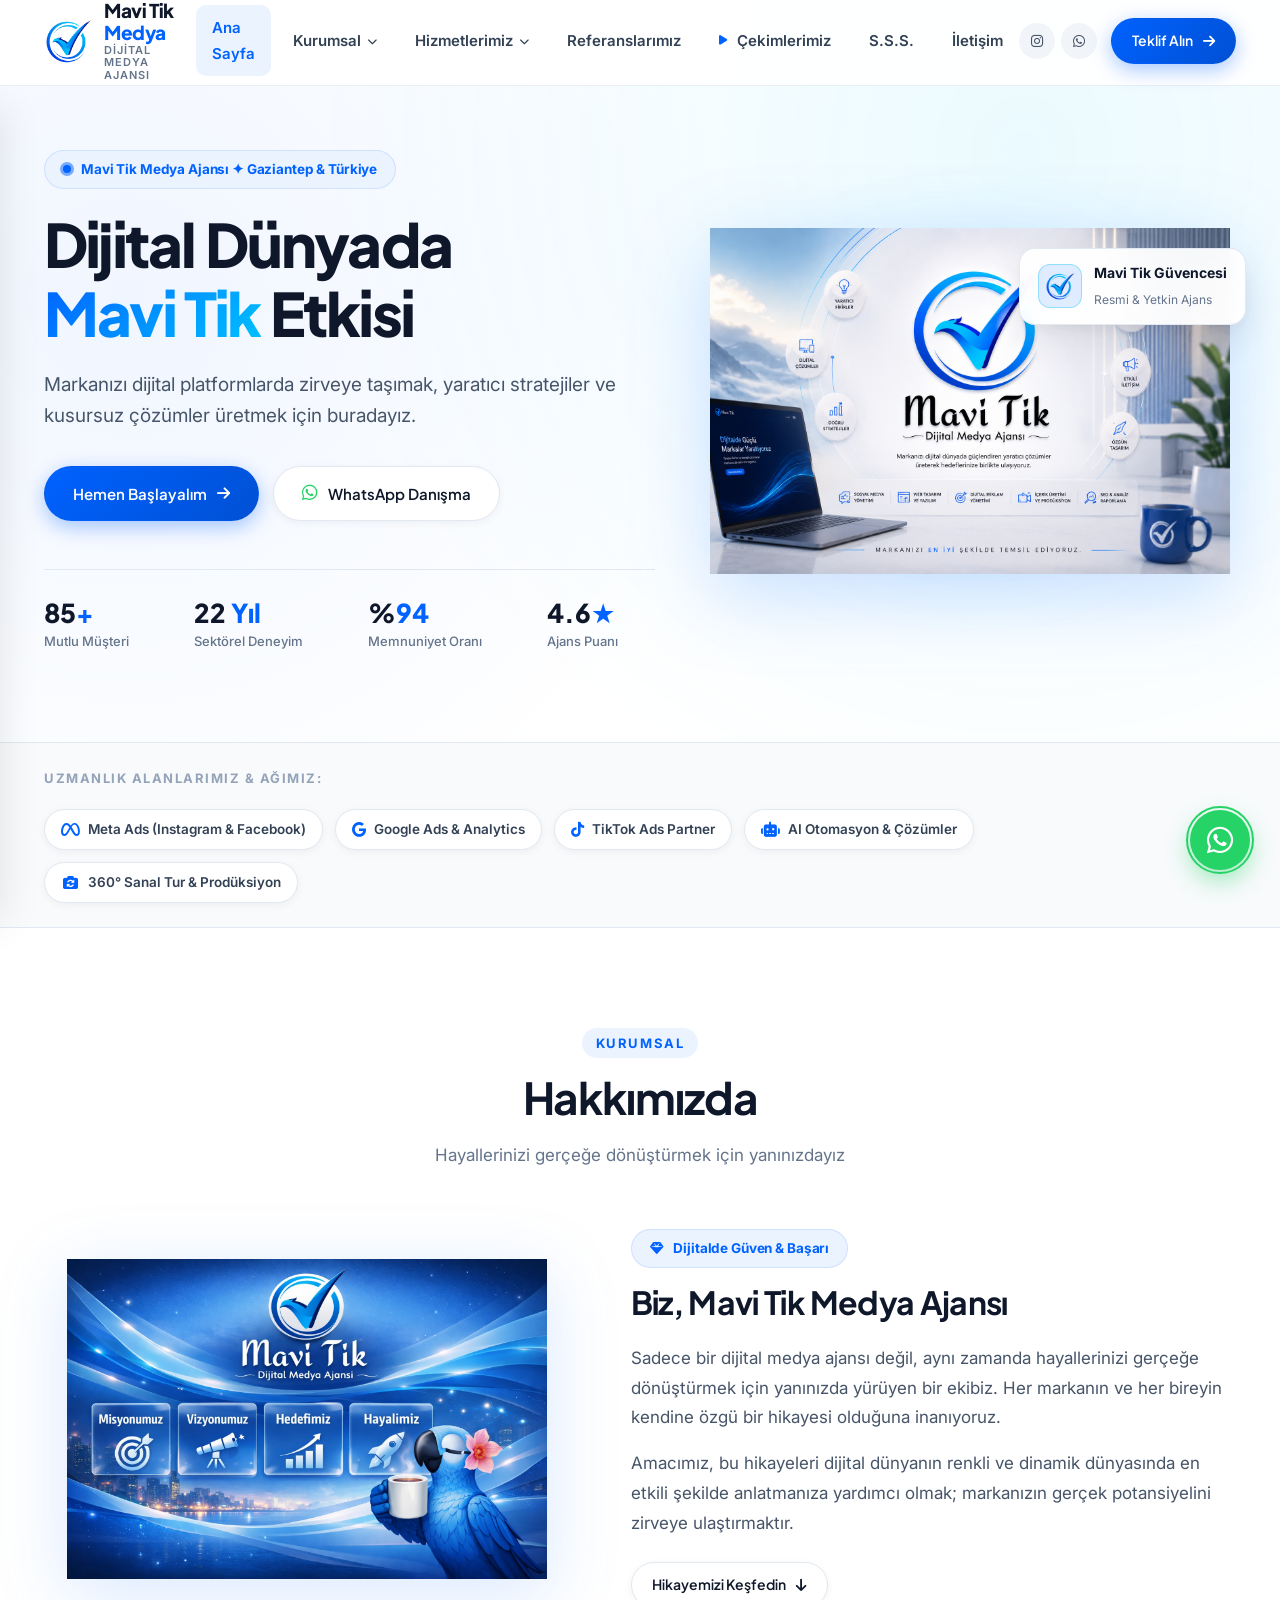
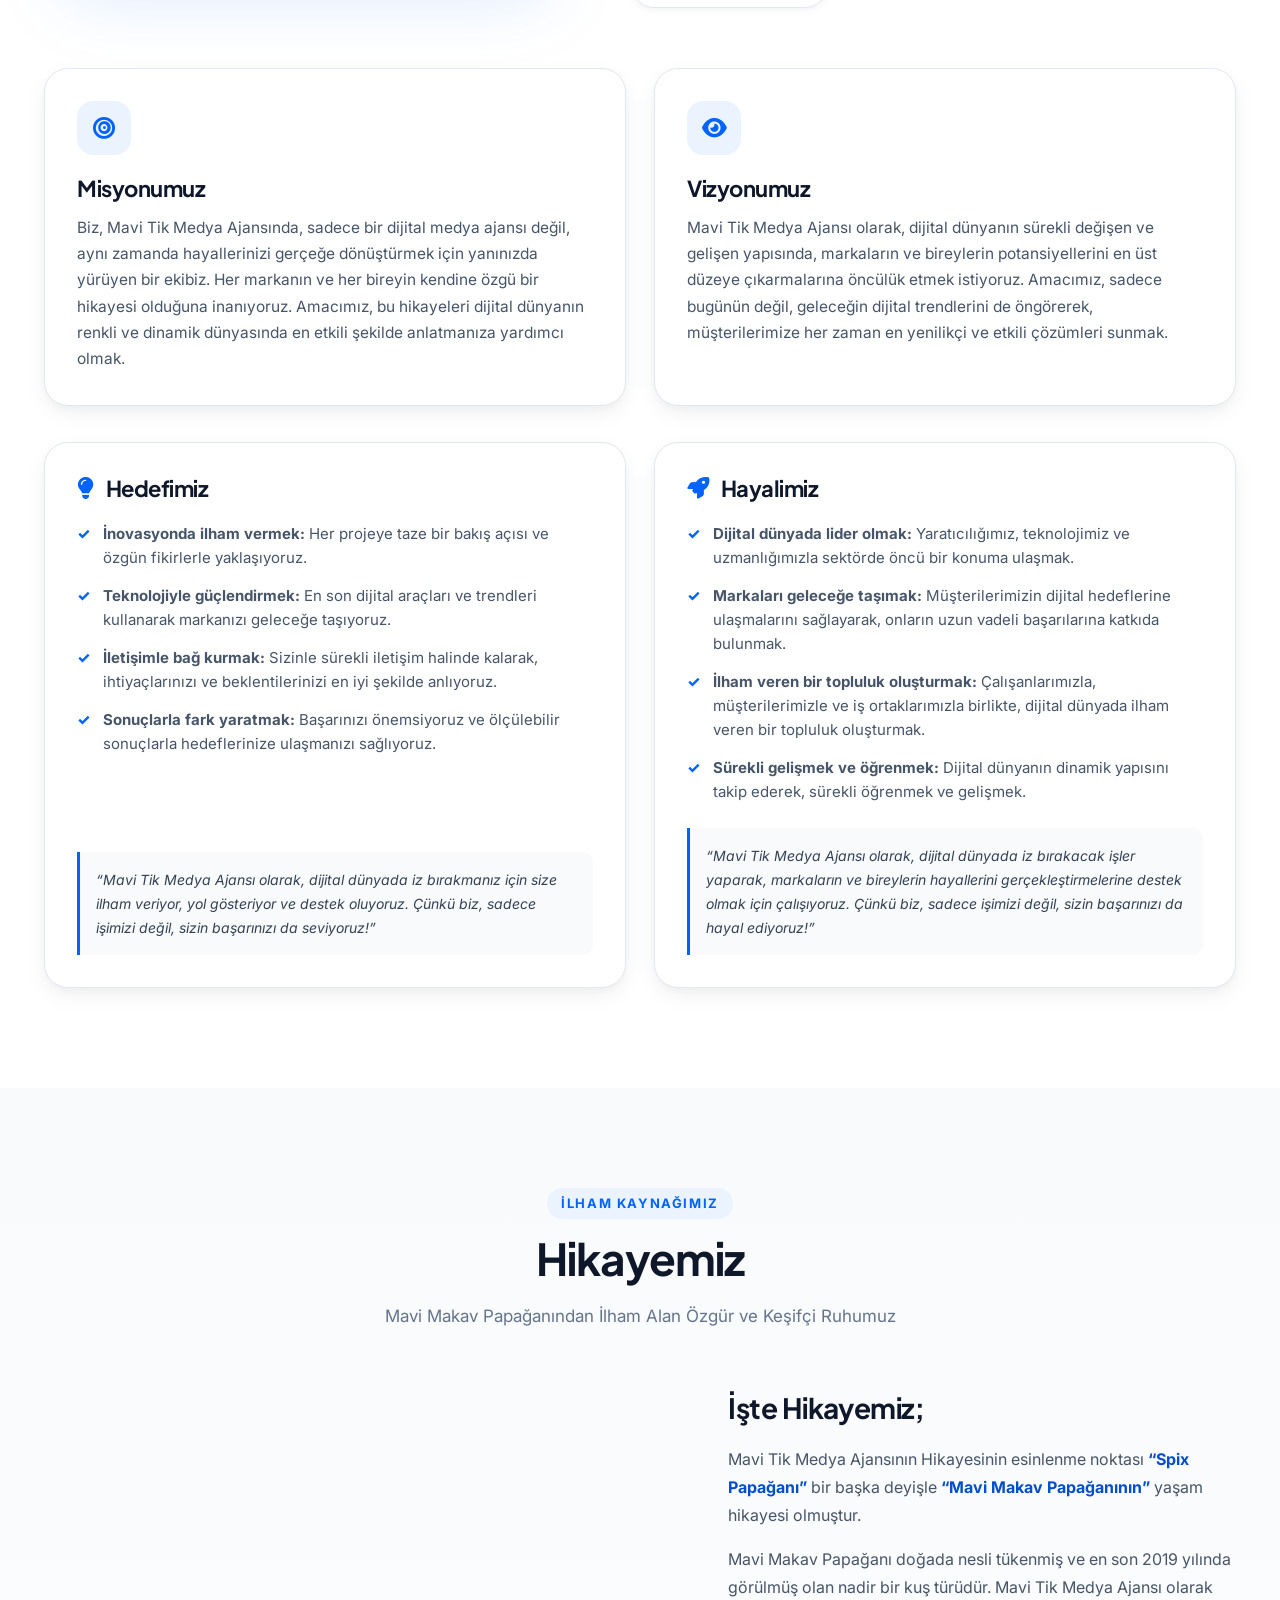
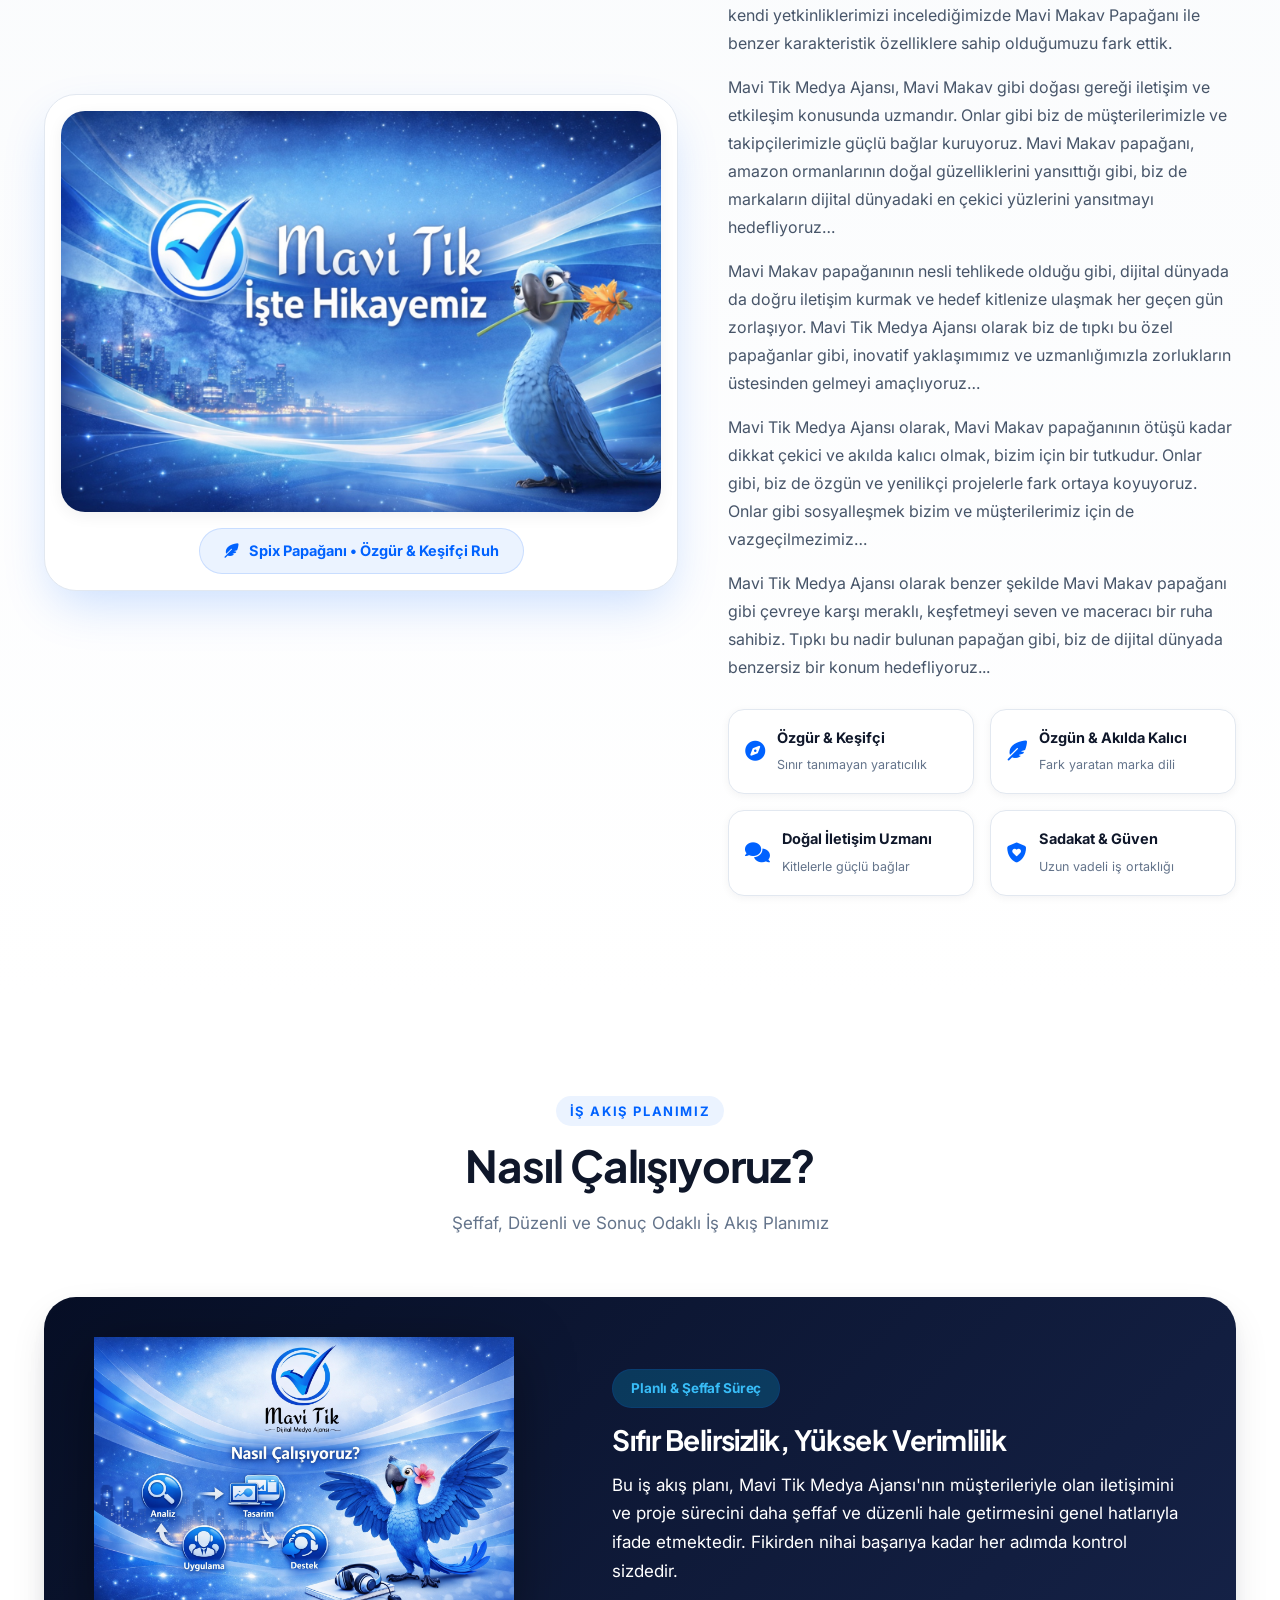
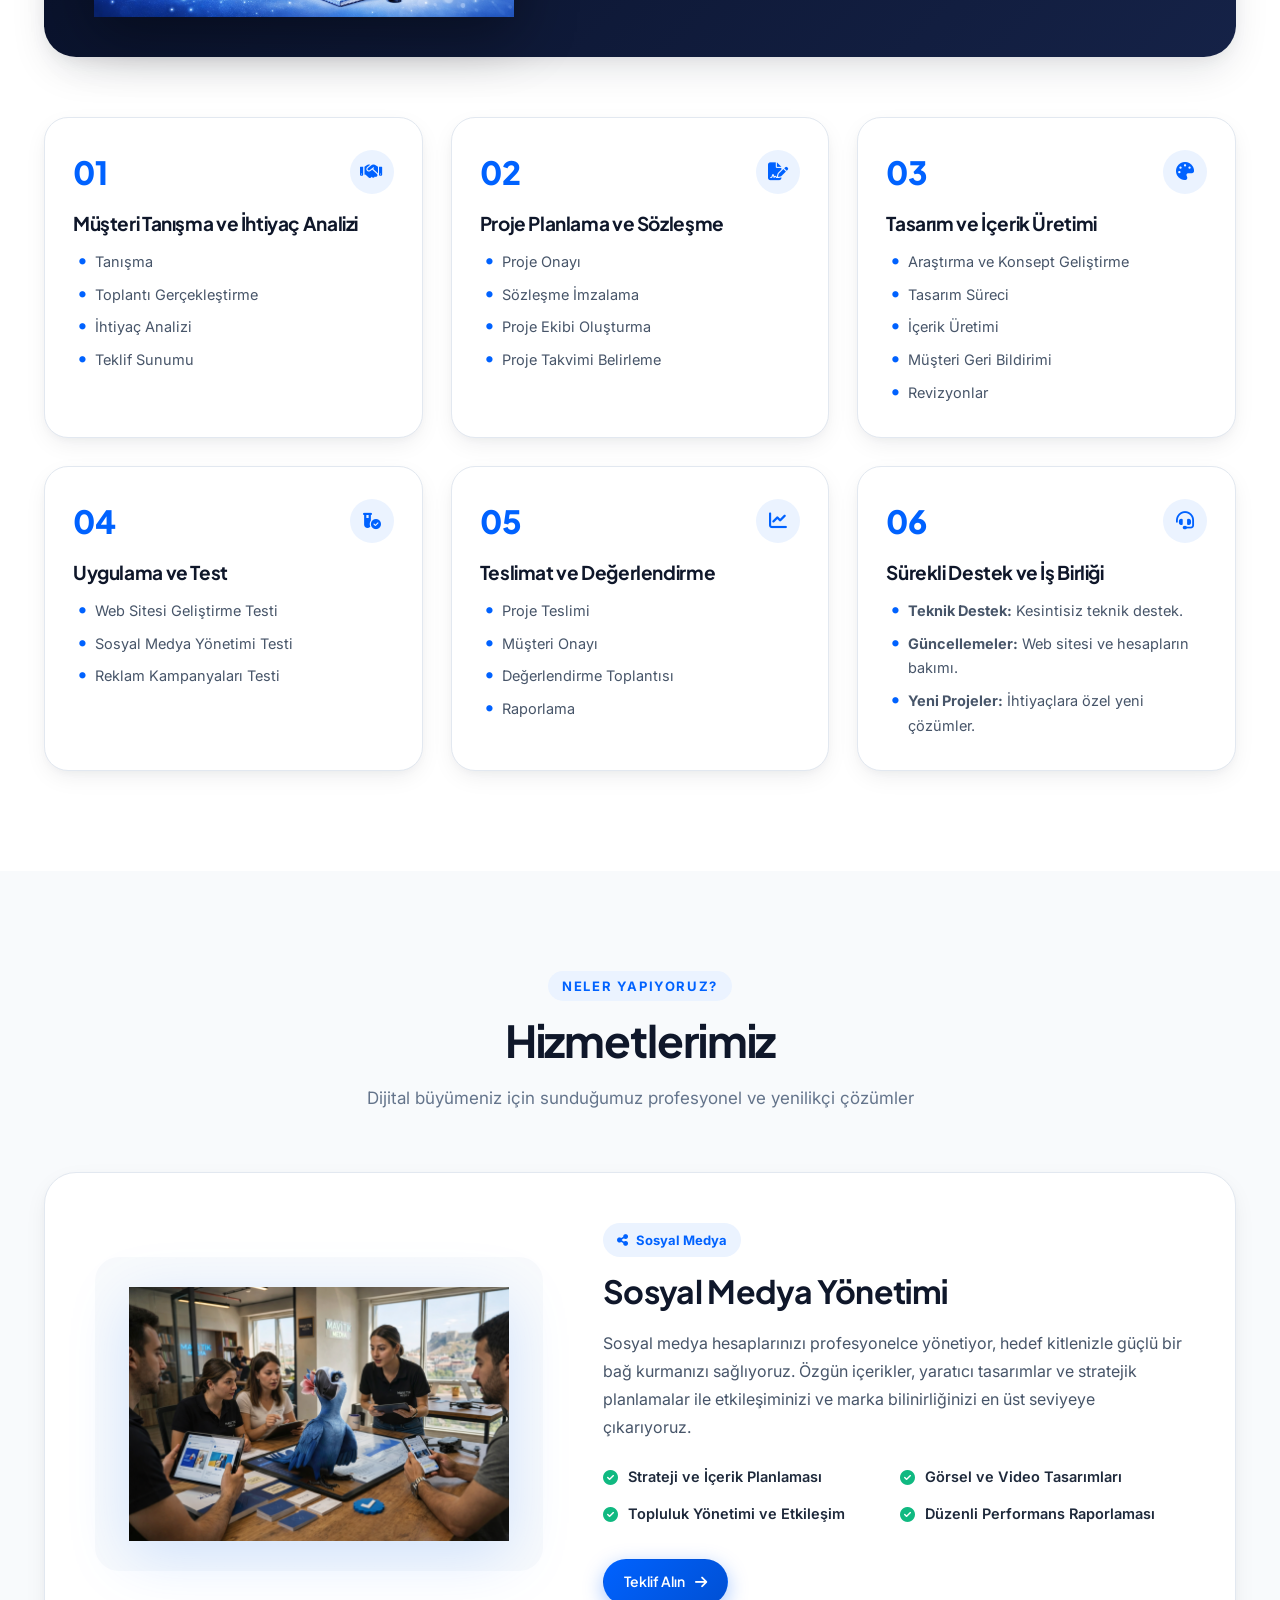
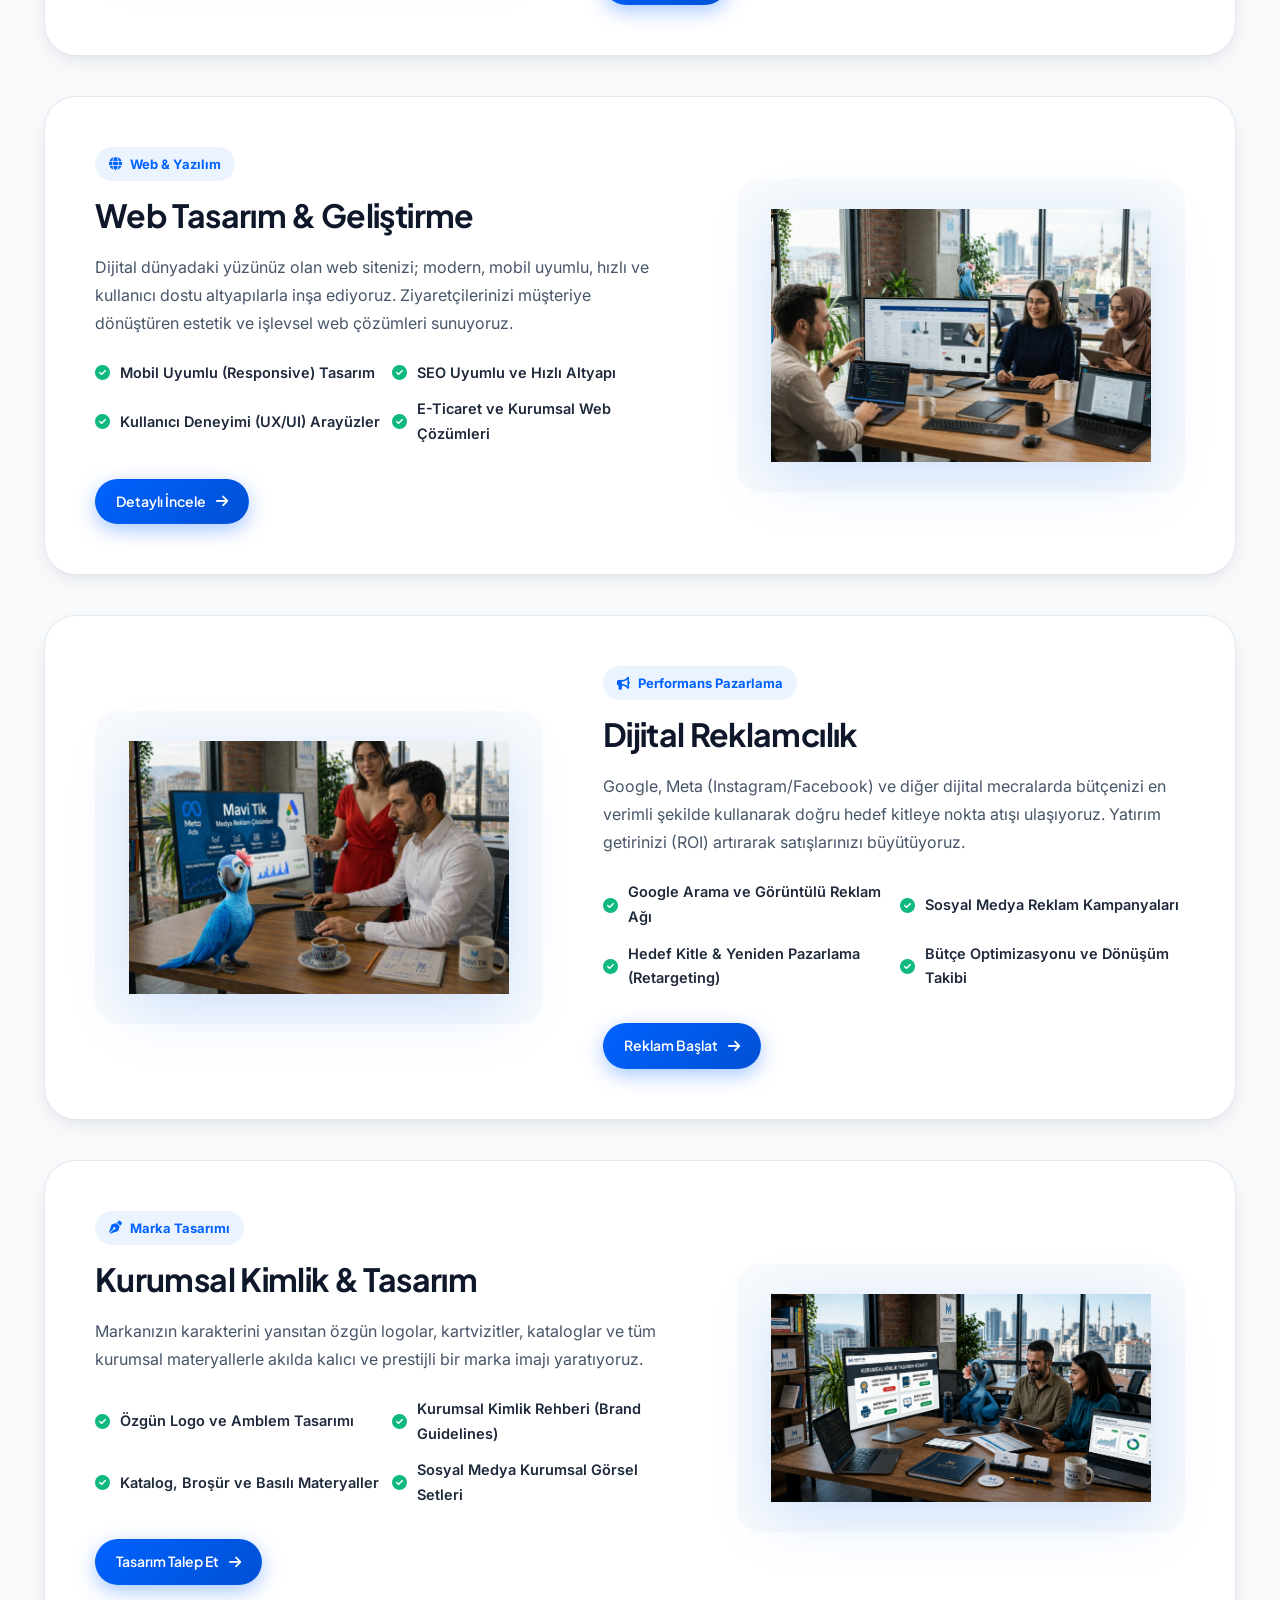
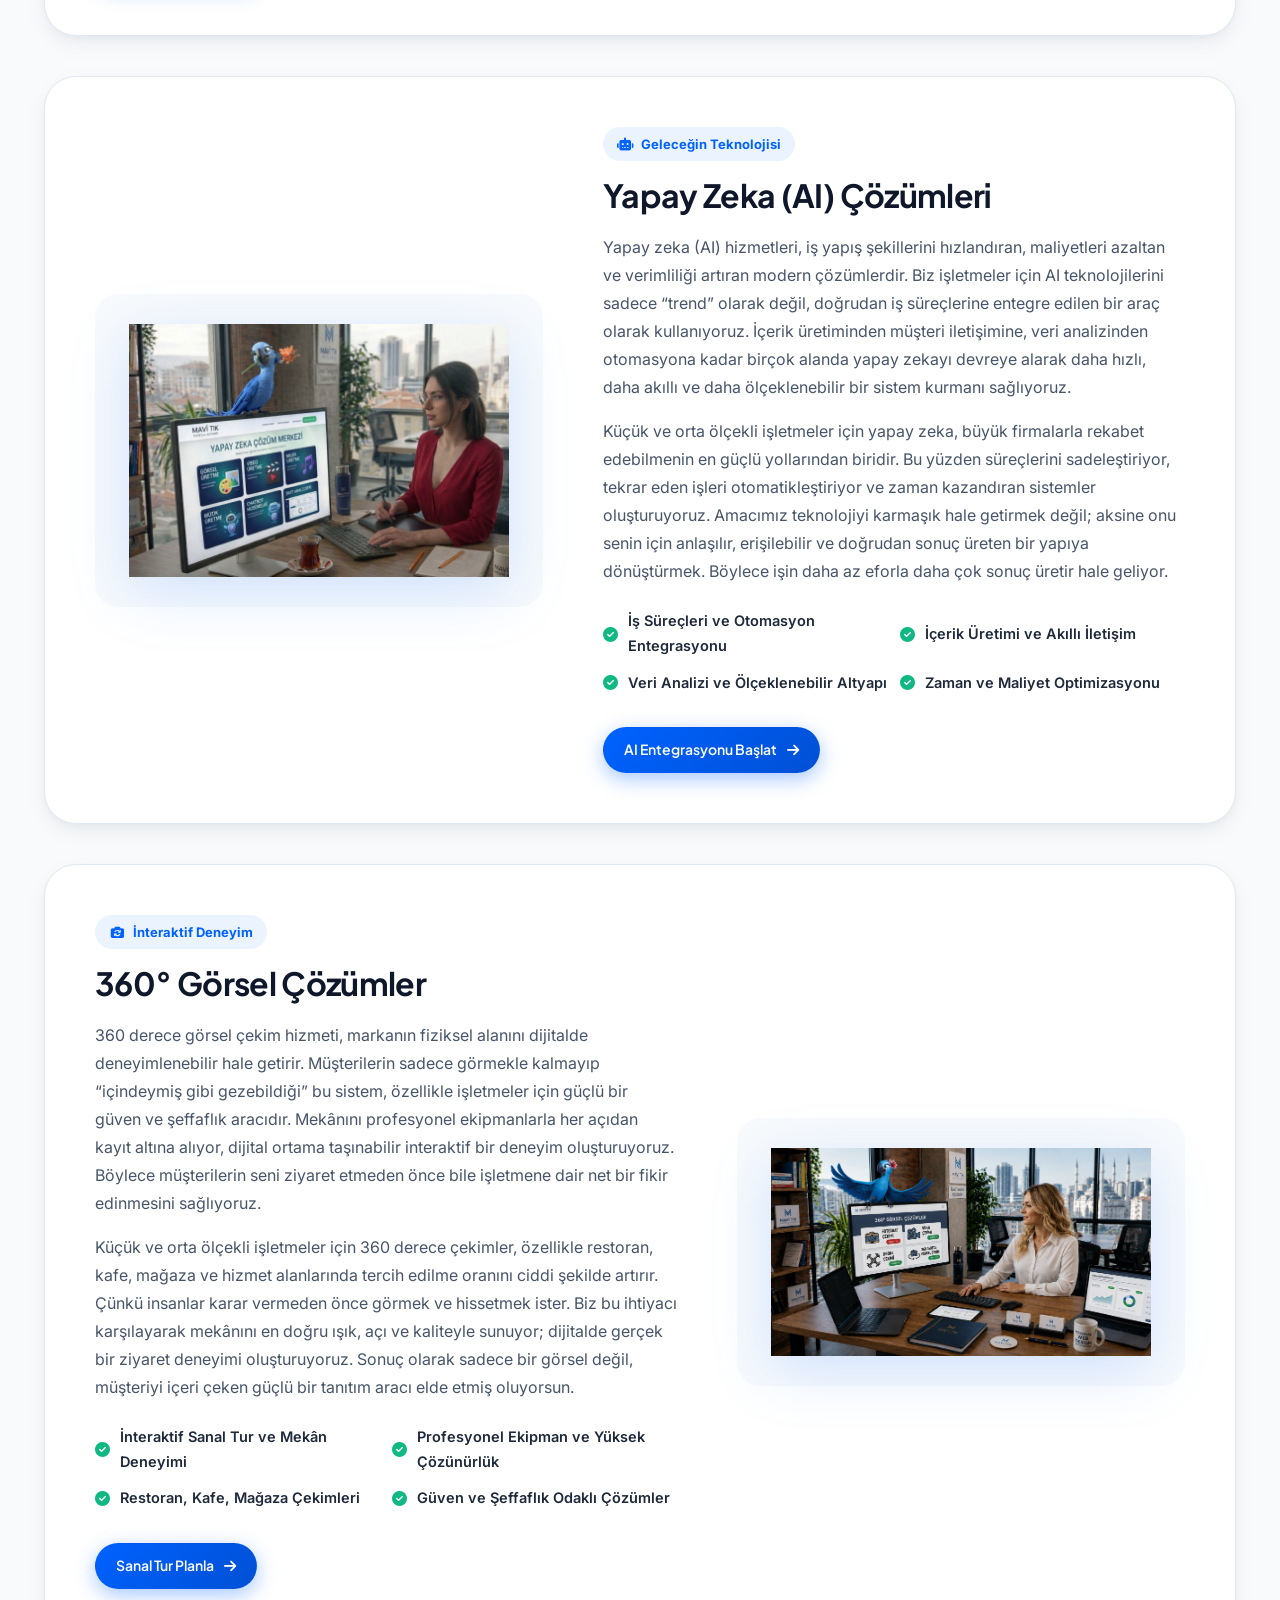
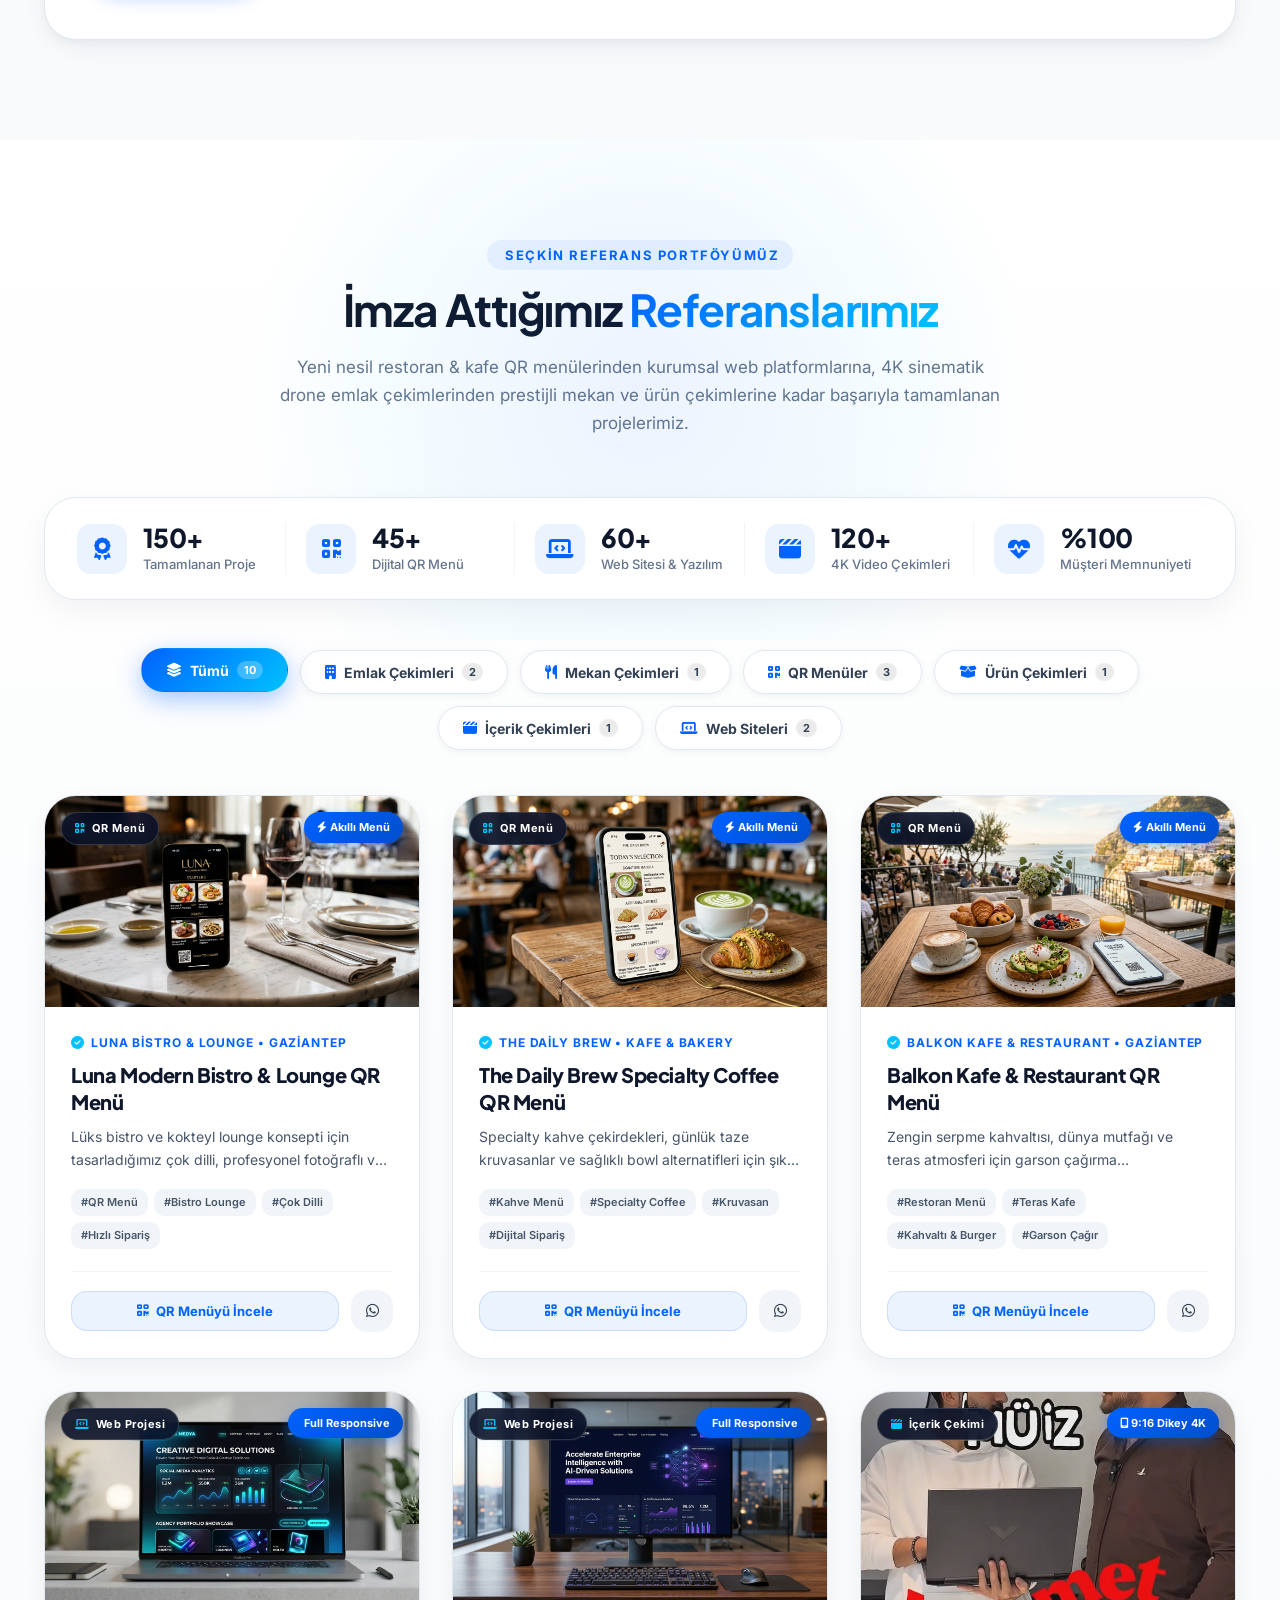
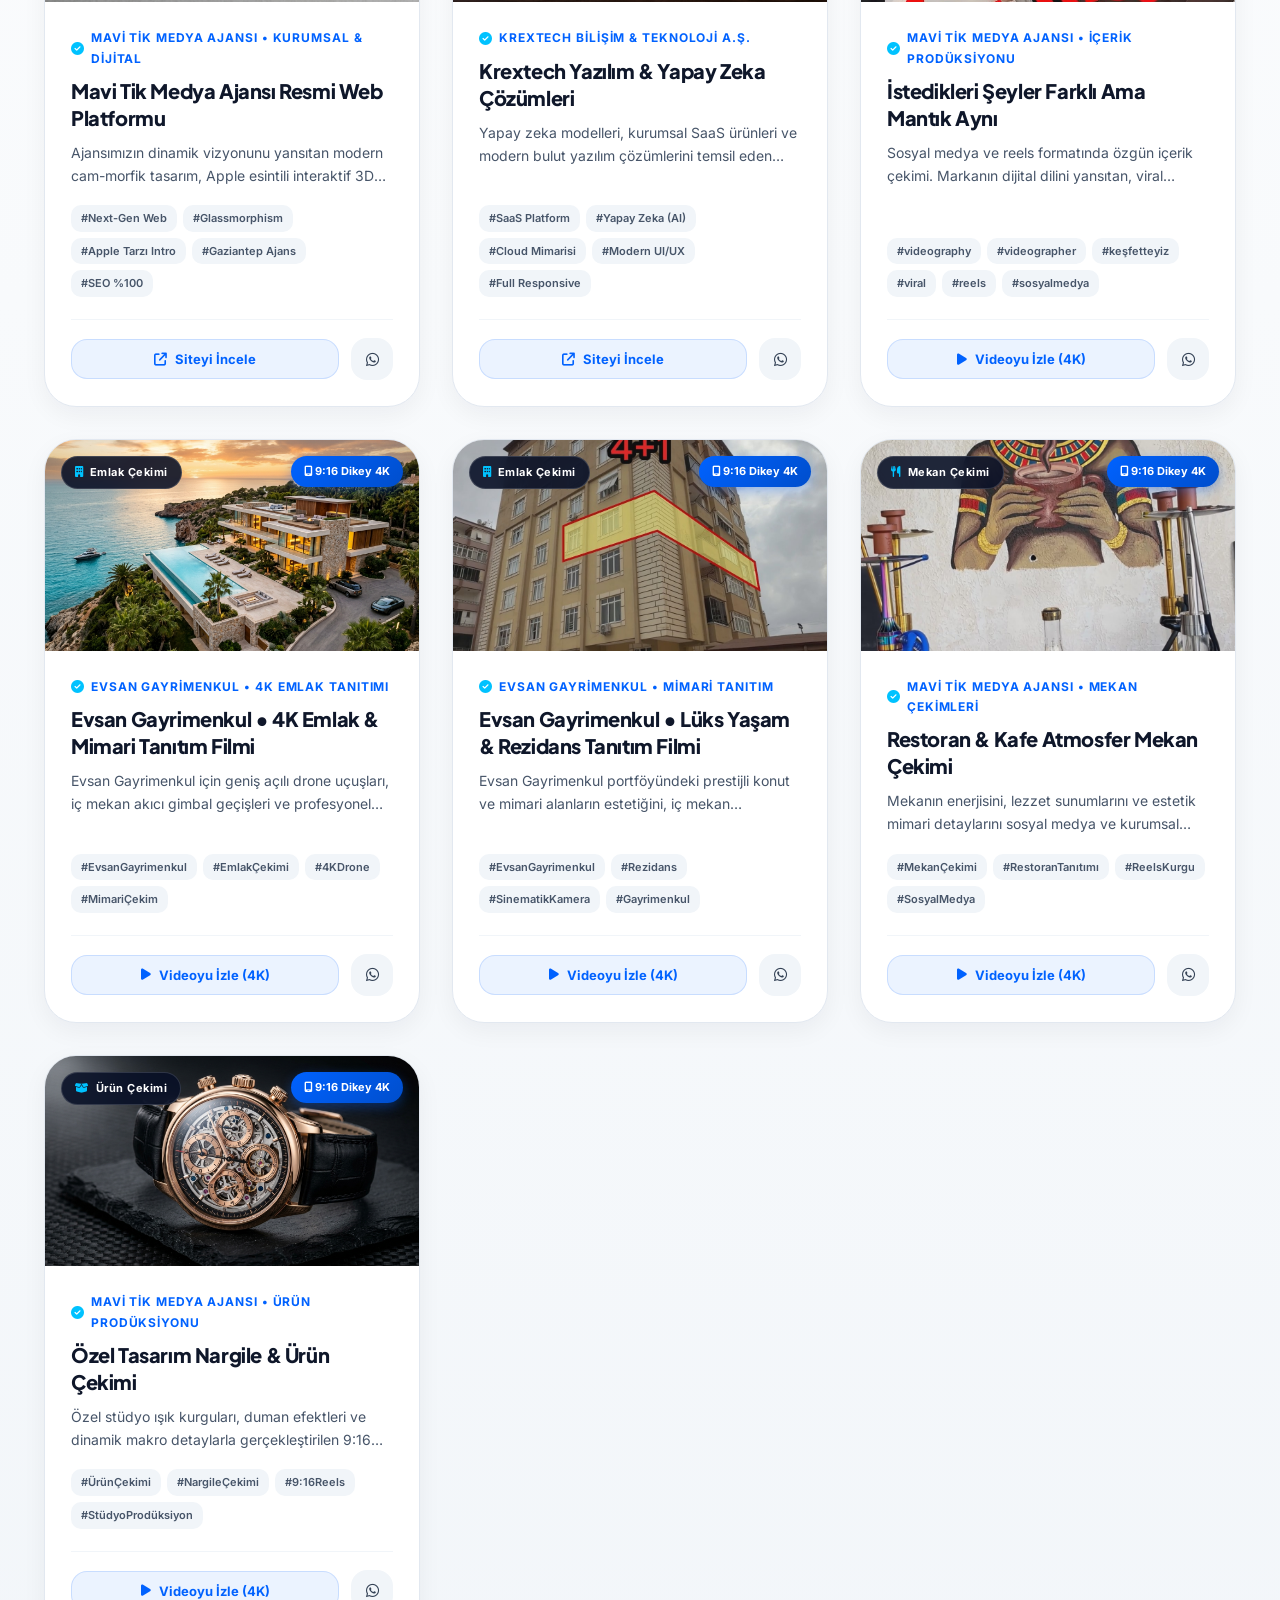
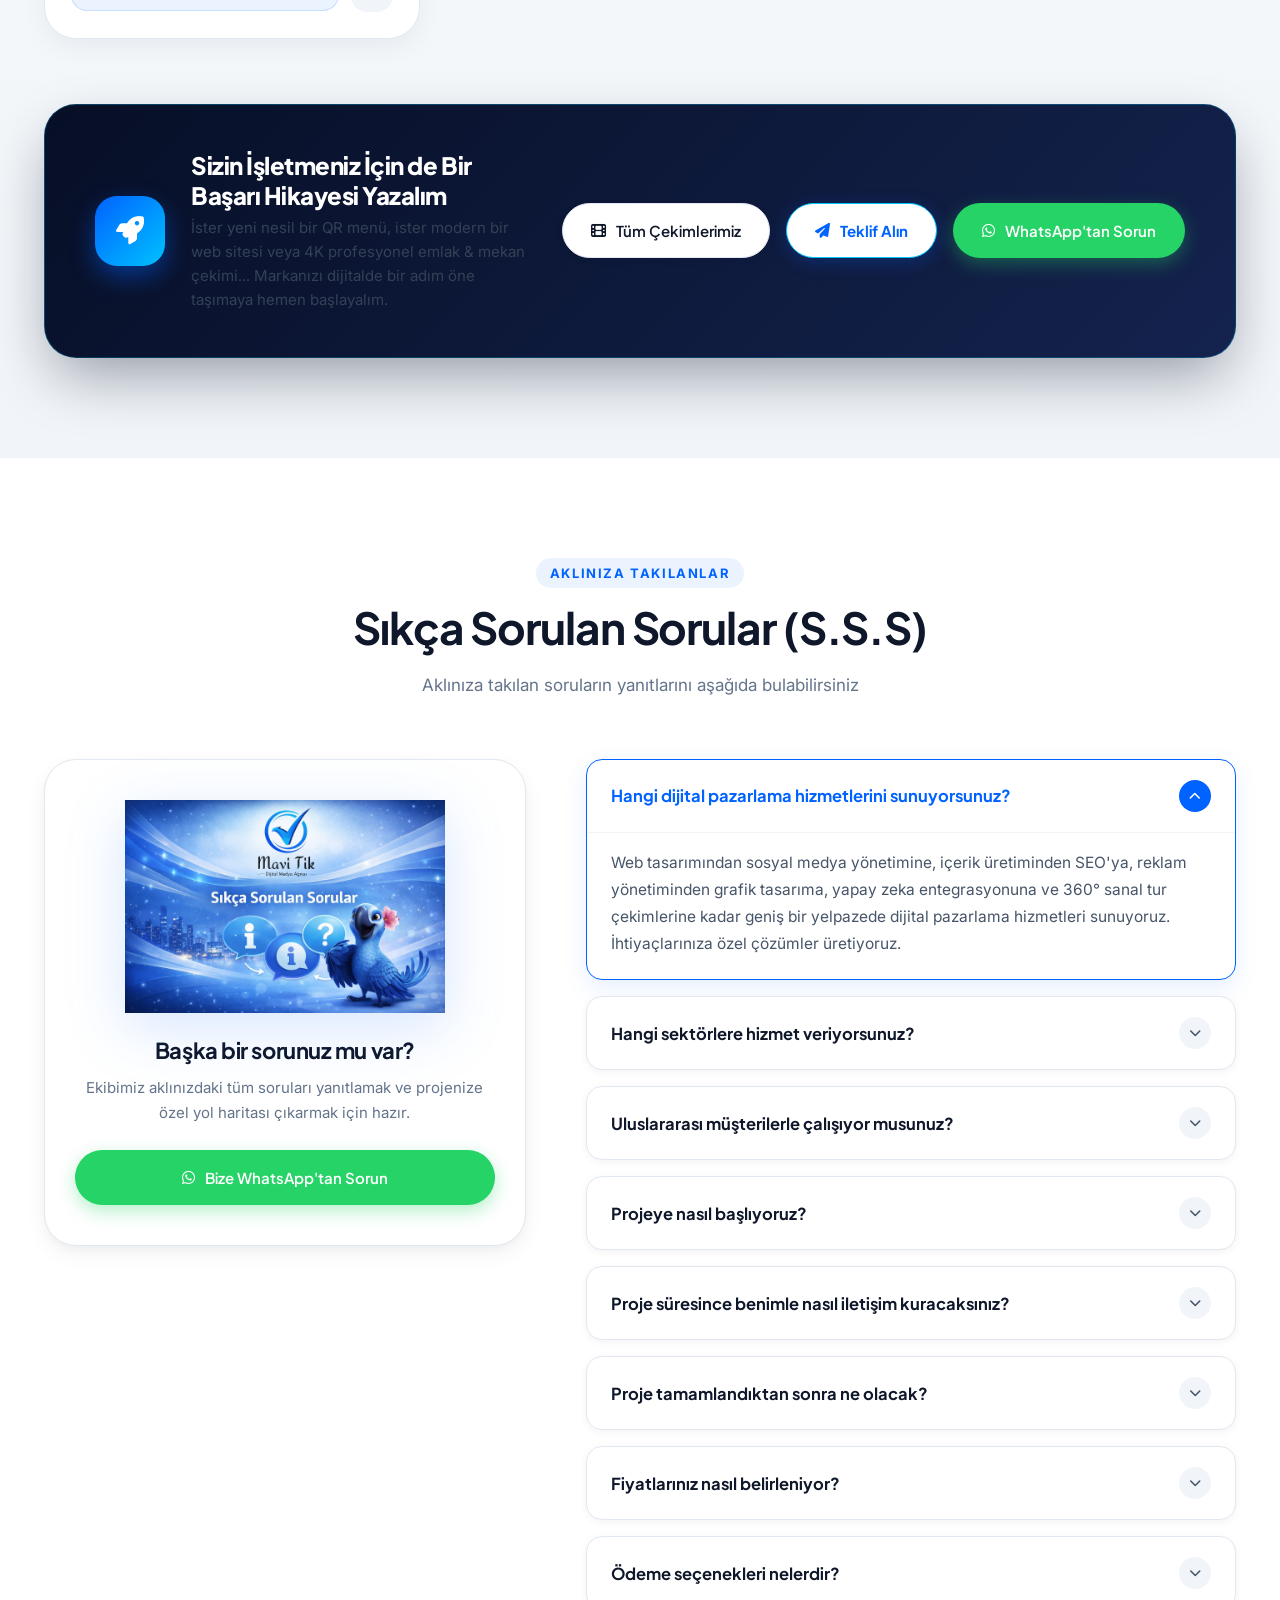
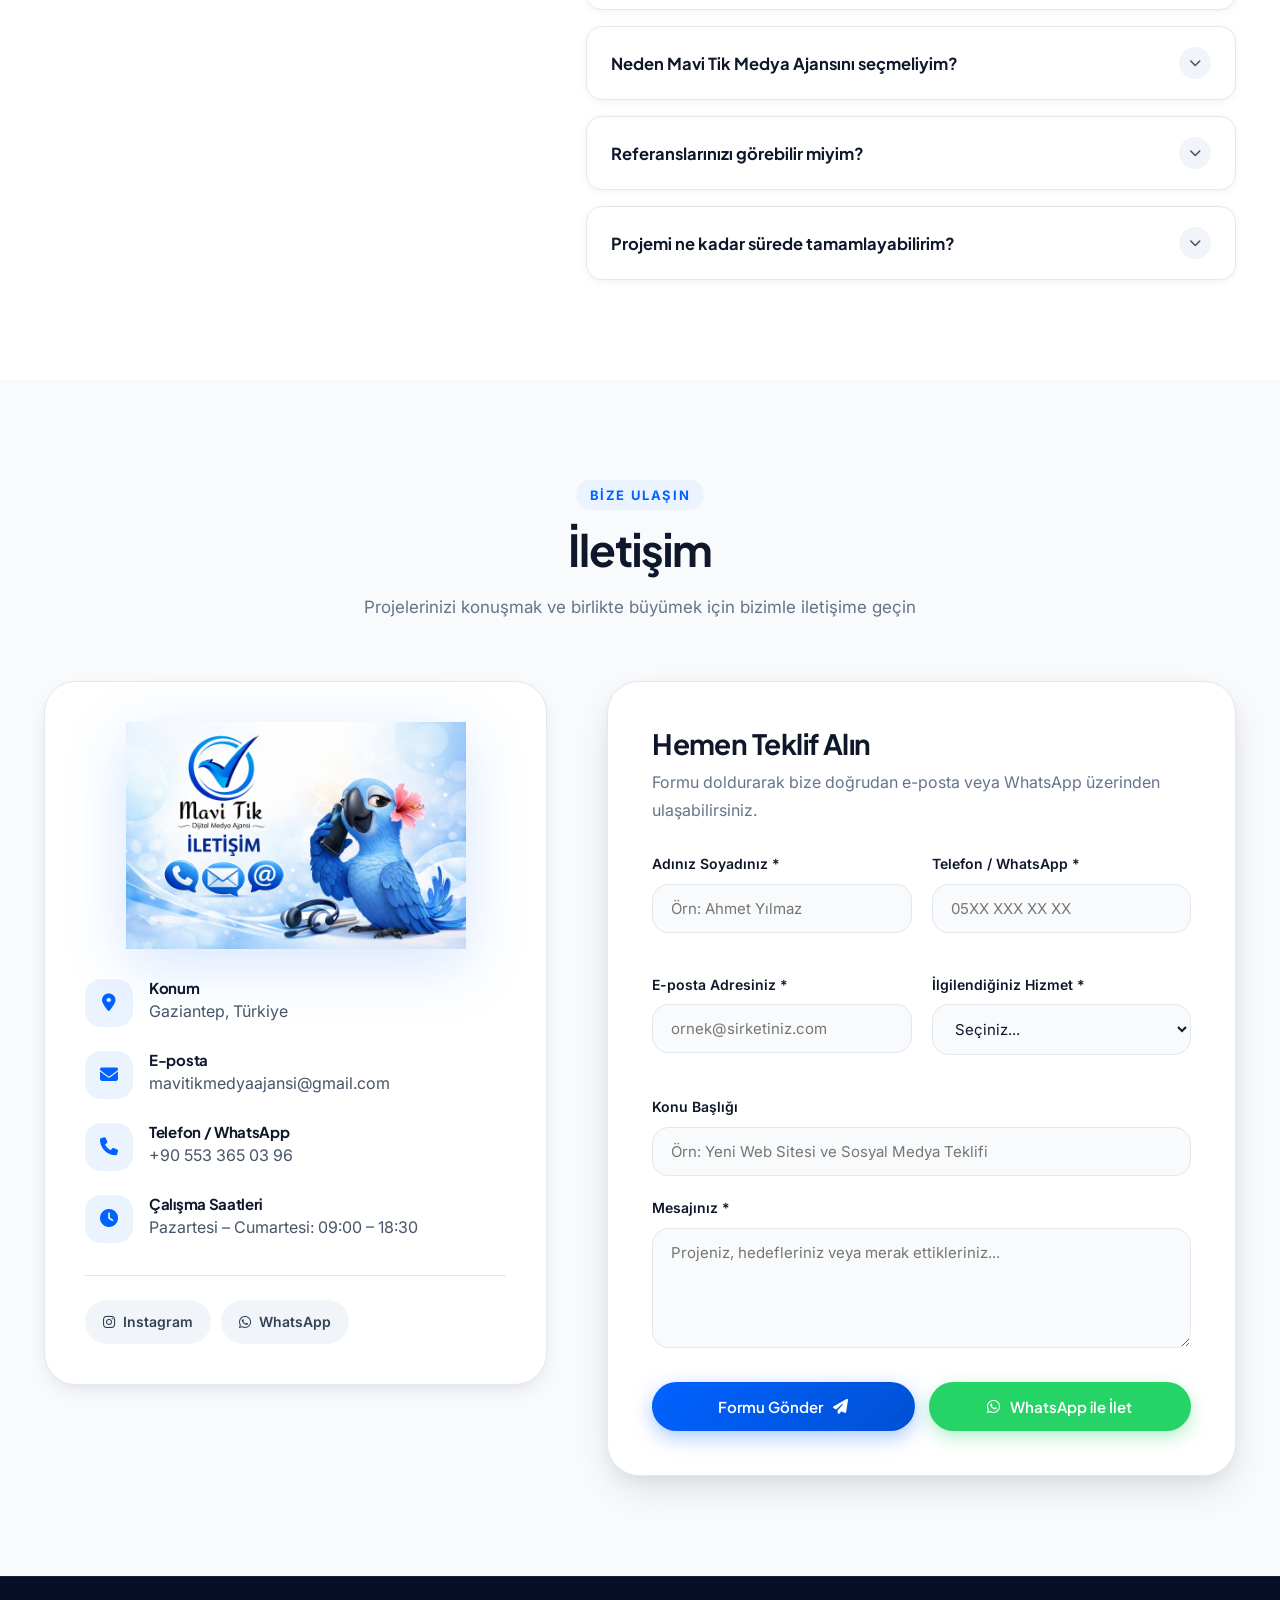
==== index.html @ 2006d2ad "ilk" ====
<!DOCTYPE html>
<html lang="tr">
<head>
    <meta charset="UTF-8">
    <meta name="viewport" content="width=device-width, initial-scale=1.0">
    <title>Mavi Tik Medya Ajansı | Dijital Medya & Büyüme Çözümleri</title>
    <meta name="description" content="Mavi Tik Medya Ajansı — Sosyal Medya Yönetimi, Web Tasarım & Geliştirme, Dijital Reklamcılık, Kurumsal Kimlik, Yapay Zeka (AI) Çözümleri ve 360° Görsel Hizmetler ile markanızı zirveye taşıyoruz.">
    <meta name="keywords" content="mavi tik medya, dijital medya ajansı, sosyal medya yönetimi, web tasarım, dijital reklamcılık, yapay zeka çözümleri, 360 sanal tur, kurumsal kimlik, gaziantep medya ajansı">
    <meta name="author" content="Mavi Tik Medya Ajansı">

    <!-- Open Graph / Meta -->
    <meta property="og:type" content="website">
    <meta property="og:title" content="Mavi Tik Medya Ajansı | Dijital Dünyada Mavi Tik Etkisi">
    <meta property="og:description" content="Markanızı dijital platformlarda zirveye taşımak, yaratıcı stratejiler ve kusursuz çözümler üretmek için buradayız.">
    <meta property="og:image" content="assets/images/ana.png">
    <meta property="og:url" content="https://mavitikmedya.com/">

    <!-- Favicon -->
    <link rel="icon" href="assets/images/logo.png" type="image/png">

    <!-- Google Fonts: Plus Jakarta Sans & Inter -->
    <link rel="preconnect" href="https://fonts.googleapis.com">
    <link rel="preconnect" href="https://fonts.gstatic.com" crossorigin>
    <link href="https://fonts.googleapis.com/css2?family=Plus+Jakarta+Sans:wght@400;500;600;700;800&family=Inter:wght@300;400;500;600;700&display=swap" rel="stylesheet">

    <!-- FontAwesome 6.4.0 -->
    <link rel="stylesheet" href="https://cdnjs.cloudflare.com/ajax/libs/font-awesome/6.4.0/css/all.min.css">

    <style>
        /* ================================================================
           DESIGN SYSTEM & VARIABLES
           ================================================================ */
        :root {
            --primary: #0062FF;
            --primary-dark: #004ecc;
            --primary-light: #EBF3FF;
            --primary-glow: rgba(0, 98, 255, 0.18);
            
            --secondary: #00C2FF;
            --secondary-glow: rgba(0, 194, 255, 0.25);
            --accent-emerald: #10B981;
            --accent-amber: #F59E0B;
            
            --dark: #070F26;
            --dark-surface: #0E1A3D;
            --dark-card: #14234E;
            
            --slate-900: #0F172A;
            --slate-800: #1E293B;
            --slate-700: #334155;
            --slate-600: #475569;
            --slate-500: #64748B;
            --slate-400: #94A3B8;
            --slate-200: #E2E8F0;
            --slate-100: #F1F5F9;
            --slate-50:  #F8FAFC;
            --white:     #FFFFFF;

            --font-display: 'Plus Jakarta Sans', -apple-system, BlinkMacSystemFont, sans-serif;
            --font-body:    'Inter', -apple-system, BlinkMacSystemFont, sans-serif;

            --shadow-sm: 0 2px 8px rgba(15, 23, 42, 0.05);
            --shadow-md: 0 8px 24px -4px rgba(15, 23, 42, 0.08), 0 3px 8px -2px rgba(15, 23, 42, 0.04);
            --shadow-lg: 0 16px 40px -6px rgba(15, 23, 42, 0.12), 0 6px 16px -3px rgba(15, 23, 42, 0.06);
            --shadow-hover: 0 24px 50px -8px rgba(0, 98, 255, 0.22);

            --radius-sm: 10px;
            --radius-md: 16px;
            --radius-lg: 24px;
            --radius-xl: 32px;
            --radius-full: 9999px;

            --transition: all 0.3s cubic-bezier(0.4, 0, 0.2, 1);
        }

        /* ================================================================
           BASE RESET
           ================================================================ */
        *, *::before, *::after {
            box-sizing: border-box;
            margin: 0;
            padding: 0;
        }

        html {
            scroll-behavior: smooth;
            scroll-padding-top: 86px;
            -webkit-text-size-adjust: 100%;
            overflow-x: hidden;
            width: 100%;
        }

        body {
            font-family: var(--font-body);
            background-color: var(--white);
            color: var(--slate-700);
            line-height: 1.7;
            font-size: 16px;
            overflow-x: hidden;
            -webkit-font-smoothing: antialiased;
        }

        h1, h2, h3, h4, h5, h6 {
            font-family: var(--font-display);
            color: var(--slate-900);
            font-weight: 700;
            line-height: 1.25;
            letter-spacing: -0.02em;
        }

        a {
            color: inherit;
            text-decoration: none;
            transition: var(--transition);
        }

        img {
            max-width: 100%;
            height: auto;
            display: block;
        }

        ul {
            list-style: none;
        }

        button, input, select, textarea {
            font-family: inherit;
            font-size: inherit;
        }

        .container {
            width: 100%;
            max-width: 1240px;
            margin: 0 auto;
            padding: 0 24px;
        }

        /* ================================================================
           UTILITY & DECORATIVE CLASSES
           ================================================================ */
        .text-gradient {
            background: linear-gradient(135deg, var(--primary) 0%, var(--secondary) 100%);
            -webkit-background-clip: text;
            -webkit-text-fill-color: transparent;
        }

        .badge-pill {
            display: inline-flex;
            align-items: center;
            gap: 10px;
            padding: 7px 18px;
            background: var(--primary-light);
            color: var(--primary);
            border-radius: var(--radius-full);
            font-size: 13.5px;
            font-weight: 700;
            letter-spacing: -0.01em;
            border: 1px solid rgba(0, 98, 255, 0.12);
        }

        .badge-pill .pulse-dot {
            width: 8px;
            height: 8px;
            border-radius: 50%;
            background: var(--primary);
            position: relative;
        }

        .badge-pill .pulse-dot::after {
            content: '';
            position: absolute;
            inset: -3px;
            border-radius: 50%;
            background: var(--primary);
            opacity: 0.5;
            animation: pulseDot 1.8s infinite;
        }

        @keyframes pulseDot {
            0% { transform: scale(1); opacity: 0.6; }
            50% { transform: scale(2.2); opacity: 0; }
            100% { transform: scale(1); opacity: 0; }
        }

        /* Buttons */
        .btn {
            display: inline-flex;
            align-items: center;
            justify-content: center;
            gap: 10px;
            padding: 14px 28px;
            border-radius: var(--radius-full);
            font-family: var(--font-display);
            font-size: 15px;
            font-weight: 600;
            cursor: pointer;
            border: 1px solid transparent;
            transition: var(--transition);
            white-space: nowrap;
        }

        .btn-primary {
            background: linear-gradient(135deg, var(--primary) 0%, #0050d4 100%);
            color: var(--white);
            box-shadow: 0 6px 20px rgba(0, 98, 255, 0.35);
        }

        .btn-primary:hover {
            transform: translateY(-2px);
            box-shadow: 0 10px 28px rgba(0, 98, 255, 0.45);
            color: var(--white);
        }

        .btn-outline {
            background: var(--white);
            color: var(--slate-900);
            border-color: var(--slate-200);
            box-shadow: var(--shadow-sm);
        }

        .btn-outline:hover {
            border-color: var(--primary);
            color: var(--primary);
            background: var(--primary-light);
            transform: translateY(-2px);
        }

        .btn-secondary {
            background: var(--slate-100);
            color: var(--slate-800);
            border-color: var(--slate-200);
            box-shadow: var(--shadow-sm);
        }

        .btn-secondary:hover {
            background: var(--slate-200);
            color: var(--slate-900);
            border-color: var(--slate-300);
            transform: translateY(-2px);
        }

        .btn-whatsapp {
            background: #25D366;
            color: var(--white);
            box-shadow: 0 6px 18px rgba(37, 211, 102, 0.35);
        }

        .btn-whatsapp:hover {
            background: #1eb855;
            transform: translateY(-2px);
            box-shadow: 0 10px 24px rgba(37, 211, 102, 0.45);
            color: var(--white);
        }

        .btn-sm {
            padding: 10px 20px;
            font-size: 14px;
        }

        /* Section Commons */
        .section {
            padding: 100px 0;
            position: relative;
        }

        .section-header {
            text-align: center;
            max-width: 720px;
            margin: 0 auto 60px;
        }

        .section-tag {
            display: inline-block;
            font-size: 13px;
            font-weight: 700;
            text-transform: uppercase;
            letter-spacing: 1.6px;
            color: var(--primary);
            margin-bottom: 12px;
            background: var(--primary-light);
            padding: 4px 14px;
            border-radius: var(--radius-full);
        }

        .section-title {
            font-size: clamp(30px, 4vw, 44px);
            margin-bottom: 16px;
            letter-spacing: -0.025em;
        }

        .section-desc {
            font-size: 17px;
            color: var(--slate-500);
            line-height: 1.65;
        }

        .bg-light {
            background-color: var(--slate-50);
        }

        .bg-dark {
            background-color: var(--dark);
            color: var(--slate-400);
        }

        .bg-dark h1, .bg-dark h2, .bg-dark h3, .bg-dark h4 {
            color: var(--white);
        }

        /* Ambient floating micro-animation for 3D art */
        @keyframes gentleFloat {
            0% { transform: translateY(0px) rotate(0deg); }
            50% { transform: translateY(-10px) rotate(0.5deg); }
            100% { transform: translateY(0px) rotate(0deg); }
        }

        .float-animate {
            animation: gentleFloat 6s ease-in-out infinite;
        }

        /* ================================================================
           HEADER / NAVBAR
           ================================================================ */
        .navbar {
            position: fixed;
            top: 0;
            left: 0;
            width: 100%;
            height: 86px;
            background: rgba(255, 255, 255, 0.92);
            backdrop-filter: blur(14px);
            -webkit-backdrop-filter: blur(14px);
            z-index: 1000;
            border-bottom: 1px solid rgba(226, 232, 240, 0.7);
            transition: var(--transition);
        }

        .navbar.scrolled {
            height: 74px;
            background: rgba(255, 255, 255, 0.98);
            box-shadow: 0 10px 30px rgba(15, 23, 42, 0.08);
        }

        .nav-inner {
            display: flex;
            align-items: center;
            justify-content: space-between;
            height: 100%;
        }

        /* Brand Logo */
        .nav-brand {
            display: flex;
            align-items: center;
            gap: 12px;
            text-decoration: none;
        }

        .nav-brand-logo {
            height: 48px;
            width: auto;
            object-fit: contain;
            transition: var(--transition);
        }

        .navbar.scrolled .nav-brand-logo {
            height: 42px;
        }

        .nav-brand-text {
            display: flex;
            flex-direction: column;
            line-height: 1.15;
        }

        .nav-brand-title {
            font-family: var(--font-display);
            font-size: 19px;
            font-weight: 800;
            color: var(--slate-900);
            letter-spacing: -0.02em;
        }

        .nav-brand-title span {
            color: var(--primary);
        }

        .nav-brand-sub {
            font-size: 11px;
            font-weight: 600;
            color: var(--slate-500);
            text-transform: uppercase;
            letter-spacing: 1px;
        }

        /* Desktop Nav Menu */
        .nav-menu {
            display: flex;
            align-items: center;
            gap: 6px;
        }

        .nav-item {
            position: relative;
        }

        .nav-link {
            display: inline-flex;
            align-items: center;
            gap: 6px;
            padding: 10px 16px;
            font-size: 15px;
            font-weight: 600;
            color: var(--slate-700);
            border-radius: var(--radius-sm);
            transition: var(--transition);
        }

        .nav-link:hover, .nav-link.active {
            color: var(--primary);
            background: var(--primary-light);
        }

        .nav-link i.fa-chevron-down {
            font-size: 10px;
            transition: transform 0.25s ease;
        }

        .nav-item:hover .nav-link i.fa-chevron-down {
            transform: rotate(180deg);
        }

        /* Dropdown Menus */
        .nav-dropdown {
            position: absolute;
            top: 100%;
            left: 0;
            min-width: 260px;
            background: var(--white);
            border-radius: var(--radius-md);
            box-shadow: var(--shadow-lg);
            border: 1px solid var(--slate-200);
            padding: 10px;
            opacity: 0;
            visibility: hidden;
            transform: translateY(12px);
            transition: all 0.25s cubic-bezier(0.16, 1, 0.3, 1);
            z-index: 100;
        }

        .nav-item:hover .nav-dropdown {
            opacity: 1;
            visibility: visible;
            transform: translateY(4px);
        }

        .dropdown-link {
            display: flex;
            align-items: center;
            gap: 12px;
            padding: 11px 14px;
            font-size: 14px;
            font-weight: 600;
            color: var(--slate-700);
            border-radius: var(--radius-sm);
            transition: var(--transition);
        }

        .dropdown-link i {
            font-size: 15px;
            width: 22px;
            color: var(--primary);
            transition: var(--transition);
        }

        .dropdown-link:hover {
            background: var(--primary-light);
            color: var(--primary);
            transform: translateX(4px);
        }

        /* Nav Actions */
        .nav-actions {
            display: flex;
            align-items: center;
            gap: 14px;
        }

        .nav-social-icons {
            display: flex;
            align-items: center;
            gap: 6px;
        }

        .nav-social-btn {
            width: 36px;
            height: 36px;
            border-radius: 50%;
            display: inline-flex;
            align-items: center;
            justify-content: center;
            color: var(--slate-600);
            background: var(--slate-100);
            font-size: 14px;
            transition: var(--transition);
        }

        .nav-social-btn:hover {
            background: var(--primary);
            color: var(--white);
            transform: translateY(-2px);
        }

        .nav-hamburger {
            display: none;
            flex-direction: column;
            gap: 5px;
            background: none;
            border: none;
            cursor: pointer;
            padding: 8px;
        }

        .nav-hamburger span {
            width: 24px;
            height: 2.5px;
            background: var(--slate-900);
            border-radius: 2px;
            transition: var(--transition);
        }

        .nav-hamburger.active span:nth-child(1) {
            transform: translateY(7.5px) rotate(45deg);
        }

        .nav-hamburger.active span:nth-child(2) {
            opacity: 0;
            transform: scaleX(0);
        }

        .nav-hamburger.active span:nth-child(3) {
            transform: translateY(-7.5px) rotate(-45deg);
        }

        /* Mobile Drawer */
        .mobile-drawer {
            position: fixed;
            top: 86px;
            left: 0;
            width: 100%;
            height: calc(100vh - 86px);
            background: var(--white);
            padding: 28px 24px;
            overflow-y: auto;
            transform: translateX(-100%);
            transition: transform 0.35s cubic-bezier(0.16, 1, 0.3, 1);
            z-index: 999;
            box-shadow: 0 20px 40px rgba(0,0,0,0.1);
        }

        .mobile-drawer.open {
            transform: translateX(0);
        }

        .mobile-nav-list {
            display: flex;
            flex-direction: column;
            gap: 8px;
        }

        .mobile-nav-item {
            border-bottom: 1px solid var(--slate-100);
            padding-bottom: 6px;
        }

        .mobile-nav-link {
            display: flex;
            align-items: center;
            justify-content: space-between;
            padding: 10px 0;
            font-size: 16px;
            font-weight: 700;
            color: var(--slate-900);
        }

        .mobile-sub-list {
            padding-left: 16px;
            display: flex;
            flex-direction: column;
            gap: 6px;
            margin: 6px 0 12px;
        }

        .mobile-sub-link {
            font-size: 14px;
            color: var(--slate-600);
            display: flex;
            align-items: center;
            gap: 10px;
            padding: 6px 0;
        }

        .mobile-sub-link i {
            color: var(--primary);
            width: 16px;
        }

        /* ================================================================
           HERO SECTION
           ================================================================ */
        .hero {
            padding: 150px 0 90px;
            background: radial-gradient(circle at 80% 20%, rgba(0, 194, 255, 0.08) 0%, rgba(255, 255, 255, 0) 60%),
                        radial-gradient(circle at 10% 40%, rgba(0, 98, 255, 0.06) 0%, rgba(255, 255, 255, 0) 50%);
            position: relative;
            overflow: hidden;
        }

        .hero-grid {
            display: grid;
            grid-template-columns: 1.15fr 1fr;
            align-items: center;
            gap: 50px;
        }

        .hero-title {
            font-size: clamp(38px, 5vw, 60px);
            font-weight: 800;
            line-height: 1.15;
            letter-spacing: -0.03em;
            margin: 20px 0 22px;
        }

        .hero-desc {
            font-size: 19px;
            color: var(--slate-600);
            line-height: 1.65;
            margin-bottom: 34px;
            max-width: 580px;
        }

        .hero-actions {
            display: flex;
            flex-wrap: wrap;
            gap: 14px;
            margin-bottom: 48px;
        }

        .hero-trust-bar {
            display: grid;
            grid-template-columns: repeat(4, auto);
            gap: 28px;
            padding-top: 30px;
            border-top: 1px solid var(--slate-200);
        }

        .trust-stat-num {
            font-family: var(--font-display);
            font-size: 26px;
            font-weight: 800;
            color: var(--slate-900);
            line-height: 1;
            margin-bottom: 4px;
        }

        .trust-stat-num span {
            color: var(--primary);
        }

        .trust-stat-label {
            font-size: 13px;
            color: var(--slate-500);
            font-weight: 500;
        }

        /* Hero Visual Showcase */
        .hero-visual-wrapper {
            position: relative;
            display: flex;
            justify-content: center;
            align-items: center;
        }

        .hero-visual-glow {
            position: absolute;
            width: 80%;
            height: 80%;
            background: radial-gradient(circle, rgba(0, 98, 255, 0.25) 0%, rgba(0, 194, 255, 0.1) 50%, transparent 70%);
            filter: blur(50px);
            z-index: 1;
        }

        .hero-main-img {
            position: relative;
            z-index: 2;
            width: 100%;
            max-width: 520px;
            height: auto;
            object-fit: contain;
            filter: drop-shadow(0 20px 40px rgba(0, 98, 255, 0.2));
        }

        /* Floating Badge Cards */
        .hero-float-card {
            position: absolute;
            background: rgba(255, 255, 255, 0.95);
            backdrop-filter: blur(12px);
            border: 1px solid rgba(226, 232, 240, 0.9);
            border-radius: var(--radius-md);
            padding: 12px 18px;
            display: flex;
            align-items: center;
            gap: 12px;
            box-shadow: var(--shadow-lg);
            z-index: 3;
            animation: gentleFloat 5s ease-in-out infinite;
        }

        .hero-float-card.top-right {
            top: 20px;
            right: -10px;
            animation-delay: 1s;
        }

        .hero-float-card.bottom-left {
            bottom: 25px;
            left: -15px;
            animation-delay: 2.5s;
        }

        .hfc-icon {
            width: 44px;
            height: 44px;
            border-radius: 12px;
            display: flex;
            align-items: center;
            justify-content: center;
            font-size: 18px;
            color: var(--white);
        }

        .hfc-icon.blue { background: linear-gradient(135deg, var(--primary), var(--secondary)); }
        .hfc-icon.green { background: linear-gradient(135deg, #10B981, #059669); }

        .hfc-text strong {
            display: block;
            font-size: 14px;
            color: var(--slate-900);
            font-weight: 700;
        }

        .hfc-text span {
            font-size: 12px;
            color: var(--slate-500);
        }

        /* ================================================================
           PARTNERS & PLATFORM MARQUEE
           ================================================================ */
        .partners-bar {
            padding: 24px 0;
            background: var(--slate-50);
            border-top: 1px solid var(--slate-200);
            border-bottom: 1px solid var(--slate-200);
        }

        .partners-wrapper {
            display: flex;
            align-items: center;
            justify-content: space-between;
            flex-wrap: wrap;
            gap: 20px;
        }

        .partners-title {
            font-size: 13px;
            font-weight: 700;
            text-transform: uppercase;
            letter-spacing: 1.5px;
            color: var(--slate-400);
        }

        .partner-pill-group {
            display: flex;
            flex-wrap: wrap;
            align-items: center;
            gap: 12px;
        }

        .partner-pill {
            display: inline-flex;
            align-items: center;
            gap: 8px;
            padding: 8px 16px;
            background: var(--white);
            border: 1px solid var(--slate-200);
            border-radius: var(--radius-full);
            font-size: 13.5px;
            font-weight: 600;
            color: var(--slate-700);
            box-shadow: var(--shadow-sm);
        }

        .partner-pill i {
            color: var(--primary);
            font-size: 15px;
        }

        /* ================================================================
           KURUMSAL 1: HAKKIMIZDA
           ================================================================ */
        .about-split {
            display: grid;
            grid-template-columns: 1fr 1.15fr;
            gap: 60px;
            align-items: center;
            margin-bottom: 60px;
        }

        .about-img-box {
            position: relative;
            display: flex;
            justify-content: center;
        }

        .about-main-img {
            max-width: 480px;
            width: 100%;
            height: auto;
            object-fit: contain;
            filter: drop-shadow(0 15px 35px rgba(0, 98, 255, 0.15));
        }

        .about-text h3 {
            font-size: 32px;
            margin-bottom: 20px;
            line-height: 1.3;
        }

        .about-text p {
            font-size: 17px;
            color: var(--slate-600);
            line-height: 1.75;
            margin-bottom: 16px;
        }

        /* Misyon & Vizyon Grid */
        .info-cards-grid {
            display: grid;
            grid-template-columns: 1fr 1fr;
            gap: 28px;
            margin-bottom: 36px;
        }

        .info-box-card {
            background: var(--white);
            border: 1px solid var(--slate-200);
            border-radius: var(--radius-lg);
            padding: 32px;
            box-shadow: var(--shadow-md);
            transition: var(--transition);
            position: relative;
            overflow: hidden;
        }

        .info-box-card::before {
            content: '';
            position: absolute;
            top: 0;
            left: 0;
            width: 100%;
            height: 4px;
            background: linear-gradient(90deg, var(--primary), var(--secondary));
            opacity: 0;
            transition: var(--transition);
        }

        .info-box-card:hover {
            transform: translateY(-5px);
            box-shadow: var(--shadow-hover);
        }

        .info-box-card:hover::before {
            opacity: 1;
        }

        .info-card-icon {
            width: 54px;
            height: 54px;
            border-radius: var(--radius-md);
            background: var(--primary-light);
            color: var(--primary);
            display: flex;
            align-items: center;
            justify-content: center;
            font-size: 22px;
            margin-bottom: 20px;
        }

        .info-box-card h3 {
            font-size: 22px;
            margin-bottom: 12px;
        }

        .info-box-card p {
            font-size: 15.5px;
            color: var(--slate-600);
            line-height: 1.7;
        }

        /* Hedefimiz & Hayalimiz */
        .goal-cards-grid {
            display: grid;
            grid-template-columns: 1fr 1fr;
            gap: 28px;
        }

        .goal-card {
            background: var(--white);
            border: 1px solid var(--slate-200);
            border-radius: var(--radius-lg);
            padding: 32px;
            box-shadow: var(--shadow-md);
            display: flex;
            flex-direction: column;
            justify-content: space-between;
        }

        .goal-card h3 {
            display: flex;
            align-items: center;
            gap: 12px;
            font-size: 22px;
            margin-bottom: 20px;
            color: var(--slate-900);
        }

        .goal-card h3 i {
            color: var(--primary);
        }

        .goal-list {
            margin-bottom: 24px;
        }

        .goal-list li {
            position: relative;
            padding-left: 26px;
            font-size: 15px;
            color: var(--slate-600);
            margin-bottom: 14px;
            line-height: 1.6;
        }

        .goal-list li::before {
            content: '✓';
            position: absolute;
            left: 0;
            top: 0;
            color: var(--primary);
            font-weight: 800;
        }

        .goal-footer-quote {
            padding: 16px;
            background: var(--slate-50);
            border-left: 3px solid var(--primary);
            border-radius: 0 var(--radius-sm) var(--radius-sm) 0;
            font-size: 14px;
            font-style: italic;
            color: var(--slate-700);
            margin-top: auto;
        }

        /* ================================================================
           KURUMSAL 2: HİKAYEMİZ (MAVİ MAKAV PAPAĞANI)
           ================================================================ */
        .story-section {
            background: linear-gradient(180deg, #F8FAFC 0%, #FFFFFF 100%);
        }

        .story-wrapper {
            display: grid;
            grid-template-columns: 1.25fr 1fr;
            gap: 50px;
            align-items: center;
        }

        .story-img-card {
            position: relative;
            background: var(--white);
            border-radius: var(--radius-xl);
            padding: 16px;
            border: 1px solid var(--slate-200);
            box-shadow: 0 20px 50px -10px rgba(0, 98, 255, 0.22);
            text-align: center;
            transition: var(--transition);
        }

        .story-img-card:hover {
            box-shadow: 0 25px 60px -10px rgba(0, 98, 255, 0.3);
            transform: translateY(-4px);
        }

        .story-main-img {
            max-width: 100%;
            width: 100%;
            height: auto;
            object-fit: contain;
            display: block;
            margin: 0 auto;
            border-radius: var(--radius-lg);
            cursor: pointer;
            transition: var(--transition);
            box-shadow: 0 4px 16px rgba(0, 0, 0, 0.06);
        }

        .story-main-img:hover {
            transform: scale(1.02);
        }

        .story-badge-bottom {
            margin-top: 16px;
            display: inline-flex;
            align-items: center;
            gap: 10px;
            font-size: 14.5px;
            font-weight: 700;
            color: var(--primary);
            background: var(--primary-light);
            padding: 10px 24px;
            border-radius: var(--radius-full);
            cursor: pointer;
            transition: var(--transition);
            border: 1px solid rgba(0, 98, 255, 0.15);
        }

        .story-badge-bottom:hover {
            background: var(--primary);
            color: var(--white);
        }

        .story-content h3 {
            font-size: 28px;
            margin-bottom: 20px;
            color: var(--slate-900);
        }

        .story-content p {
            font-size: 16px;
            color: var(--slate-600);
            line-height: 1.75;
            margin-bottom: 16px;
        }

        .story-content strong {
            color: var(--primary-dark);
            font-weight: 700;
        }

        .story-traits-grid {
            display: grid;
            grid-template-columns: repeat(2, 1fr);
            gap: 16px;
            margin-top: 28px;
        }

        .trait-item {
            background: var(--white);
            border: 1px solid var(--slate-200);
            border-radius: var(--radius-md);
            padding: 16px;
            display: flex;
            align-items: center;
            gap: 12px;
            box-shadow: var(--shadow-sm);
        }

        .trait-item i {
            font-size: 20px;
            color: var(--primary);
        }

        .trait-item div strong {
            display: block;
            font-size: 14.5px;
            color: var(--slate-900);
        }

        .trait-item div span {
            font-size: 12.5px;
            color: var(--slate-500);
        }

        /* ================================================================
           KURUMSAL 3: NASIL ÇALIŞIYORUZ (WORKFLOW)
           ================================================================ */
        .workflow-banner {
            display: grid;
            grid-template-columns: 1fr 1.2fr;
            align-items: center;
            gap: 40px;
            background: linear-gradient(135deg, var(--dark) 0%, #152247 100%);
            border-radius: var(--radius-xl);
            padding: 40px 50px;
            color: var(--white);
            margin-bottom: 60px;
            box-shadow: var(--shadow-lg);
        }

        .workflow-banner-img {
            max-width: 420px;
            width: 100%;
            height: auto;
            object-fit: contain;
            filter: drop-shadow(0 15px 30px rgba(0, 0, 0, 0.4));
        }

        .workflow-banner-text h3 {
            font-size: 28px;
            color: var(--white);
            margin-bottom: 14px;
        }

        .workflow-banner-text p {
            font-size: 17px;
            color: var(--slate-300);
            line-height: 1.7;
        }

        .steps-grid {
            display: grid;
            grid-template-columns: repeat(3, 1fr);
            gap: 28px;
        }

        .step-card {
            background: var(--white);
            border: 1px solid var(--slate-200);
            border-radius: var(--radius-lg);
            padding: 32px 28px;
            box-shadow: var(--shadow-md);
            transition: var(--transition);
            position: relative;
        }

        .step-card:hover {
            transform: translateY(-6px);
            box-shadow: var(--shadow-hover);
            border-color: rgba(0, 98, 255, 0.3);
        }

        .step-header {
            display: flex;
            align-items: center;
            justify-content: space-between;
            margin-bottom: 18px;
        }

        .step-num {
            font-family: var(--font-display);
            font-size: 32px;
            font-weight: 800;
            color: var(--primary);
            line-height: 1;
        }

        .step-icon {
            width: 44px;
            height: 44px;
            border-radius: 50%;
            background: var(--primary-light);
            color: var(--primary);
            display: flex;
            align-items: center;
            justify-content: center;
            font-size: 18px;
        }

        .step-card h3 {
            font-size: 19px;
            margin-bottom: 14px;
            color: var(--slate-900);
        }

        .step-card ul {
            display: flex;
            flex-direction: column;
            gap: 8px;
        }

        .step-card ul li {
            position: relative;
            padding-left: 22px;
            font-size: 14.5px;
            color: var(--slate-600);
        }

        .step-card ul li::before {
            content: '•';
            position: absolute;
            left: 4px;
            color: var(--primary);
            font-size: 20px;
            line-height: 1;
        }

        /* ================================================================
           HİZMETLERİMİZ (ALL 6 CORE SERVICES)
           ================================================================ */
        .services-wrapper {
            display: flex;
            flex-direction: column;
            gap: 40px;
        }

        .service-showcase-card {
            display: grid;
            grid-template-columns: 1fr 1.3fr;
            align-items: center;
            gap: 60px;
            background: var(--white);
            border: 1px solid var(--slate-200);
            border-radius: var(--radius-xl);
            padding: 50px;
            box-shadow: var(--shadow-md);
            transition: var(--transition);
        }

        .service-showcase-card:hover {
            box-shadow: var(--shadow-hover);
            border-color: rgba(0, 98, 255, 0.3);
        }

        .service-showcase-card.reverse {
            grid-template-columns: 1.3fr 1fr;
        }

        .service-showcase-card.reverse .service-img-box {
            order: 2;
        }

        .service-img-box {
            position: relative;
            display: flex;
            justify-content: center;
            align-items: center;
            border-radius: var(--radius-lg);
            background: radial-gradient(circle, var(--slate-50) 0%, rgba(241, 245, 249, 0.5) 100%);
            padding: 30px;
        }

        .service-img-box img {
            max-width: 380px;
            width: 100%;
            height: auto;
            object-fit: contain;
            filter: drop-shadow(0 15px 30px rgba(0, 98, 255, 0.16));
            transition: var(--transition);
        }

        .service-showcase-card:hover .service-img-box img {
            transform: scale(1.04) translateY(-4px);
        }

        .service-info-box .service-badge {
            display: inline-flex;
            align-items: center;
            gap: 8px;
            font-size: 13px;
            font-weight: 700;
            color: var(--primary);
            background: var(--primary-light);
            padding: 6px 14px;
            border-radius: var(--radius-full);
            margin-bottom: 14px;
        }

        .service-info-box h3 {
            font-size: 32px;
            margin-bottom: 18px;
            color: var(--slate-900);
        }

        .service-info-box p {
            font-size: 16px;
            color: var(--slate-600);
            line-height: 1.75;
            margin-bottom: 16px;
        }

        .service-feature-bullets {
            display: grid;
            grid-template-columns: 1fr 1fr;
            gap: 12px;
            margin: 24px 0 32px;
        }

        .service-feature-bullets li {
            display: flex;
            align-items: center;
            gap: 10px;
            font-size: 14.5px;
            font-weight: 600;
            color: var(--slate-800);
        }

        .service-feature-bullets li i {
            color: var(--accent-emerald);
            font-size: 15px;
        }

        /* ================================================================
           S.S.S. (FAQ ACCORDION)
           ================================================================ */
        .faq-split {
            display: grid;
            grid-template-columns: 1fr 1.35fr;
            gap: 60px;
            align-items: flex-start;
        }

        .faq-sticky-box {
            position: sticky;
            top: 110px;
            text-align: center;
            background: var(--white);
            border: 1px solid var(--slate-200);
            border-radius: var(--radius-xl);
            padding: 40px 30px;
            box-shadow: var(--shadow-md);
        }

        .faq-illustration {
            max-width: 320px;
            width: 100%;
            height: auto;
            object-fit: contain;
            margin: 0 auto 24px;
            filter: drop-shadow(0 15px 30px rgba(0, 98, 255, 0.16));
        }

        .faq-sticky-box h4 {
            font-size: 22px;
            margin-bottom: 10px;
        }

        .faq-sticky-box p {
            font-size: 15px;
            color: var(--slate-500);
            margin-bottom: 24px;
        }

        .faq-accordion-list {
            display: flex;
            flex-direction: column;
            gap: 16px;
        }

        .faq-item-card {
            background: var(--white);
            border: 1px solid var(--slate-200);
            border-radius: var(--radius-md);
            overflow: hidden;
            box-shadow: var(--shadow-sm);
            transition: var(--transition);
        }

        .faq-item-card:hover {
            border-color: rgba(0, 98, 255, 0.3);
        }

        .faq-item-card.open {
            border-color: var(--primary);
            box-shadow: 0 8px 24px rgba(0, 98, 255, 0.1);
        }

        .faq-trigger {
            width: 100%;
            padding: 20px 24px;
            background: none;
            border: none;
            cursor: pointer;
            display: flex;
            align-items: center;
            justify-content: space-between;
            gap: 16px;
            text-align: left;
            font-family: var(--font-display);
            font-size: 16.5px;
            font-weight: 700;
            color: var(--slate-900);
            transition: var(--transition);
        }

        .faq-trigger:hover {
            color: var(--primary);
        }

        .faq-item-card.open .faq-trigger {
            color: var(--primary);
        }

        .faq-icon-indicator {
            width: 32px;
            height: 32px;
            border-radius: 50%;
            background: var(--slate-100);
            color: var(--slate-600);
            display: flex;
            align-items: center;
            justify-content: center;
            font-size: 12px;
            flex-shrink: 0;
            transition: var(--transition);
        }

        .faq-item-card.open .faq-icon-indicator {
            background: var(--primary);
            color: var(--white);
            transform: rotate(180deg);
        }

        .faq-body {
            max-height: 0;
            overflow: hidden;
            transition: max-height 0.35s ease;
        }

        .faq-item-card.open .faq-body {
            max-height: 500px;
        }

        .faq-body-content {
            padding: 0 24px 22px;
            font-size: 15.5px;
            color: var(--slate-600);
            line-height: 1.75;
            border-top: 1px solid var(--slate-100);
            padding-top: 16px;
        }

        /* ================================================================
           İLETİŞİM BÖLÜMÜ (CONTACT)
           ================================================================ */
        .contact-grid {
            display: grid;
            grid-template-columns: 1fr 1.25fr;
            gap: 60px;
            align-items: flex-start;
        }

        .contact-info-card {
            background: var(--white);
            border: 1px solid var(--slate-200);
            border-radius: var(--radius-xl);
            padding: 40px;
            box-shadow: var(--shadow-md);
        }

        .contact-illustration {
            max-width: 340px;
            width: 100%;
            height: auto;
            object-fit: contain;
            margin: 0 auto 30px;
            display: block;
            filter: drop-shadow(0 15px 30px rgba(0, 98, 255, 0.16));
        }

        .contact-info-items {
            display: flex;
            flex-direction: column;
            gap: 24px;
            margin-bottom: 32px;
        }

        .contact-detail-row {
            display: flex;
            align-items: flex-start;
            gap: 16px;
        }

        .cdr-icon {
            width: 48px;
            height: 48px;
            border-radius: var(--radius-md);
            background: var(--primary-light);
            color: var(--primary);
            display: flex;
            align-items: center;
            justify-content: center;
            font-size: 18px;
            flex-shrink: 0;
        }

        .cdr-text h4 {
            font-size: 15px;
            font-weight: 700;
            color: var(--slate-900);
            margin-bottom: 2px;
        }

        .cdr-text p, .cdr-text a {
            font-size: 16px;
            color: var(--slate-600);
            line-height: 1.4;
        }

        .cdr-text a:hover {
            color: var(--primary);
        }

        .contact-social-pills {
            display: flex;
            gap: 10px;
            padding-top: 24px;
            border-top: 1px solid var(--slate-200);
        }

        .csp-btn {
            display: inline-flex;
            align-items: center;
            gap: 8px;
            padding: 10px 18px;
            border-radius: var(--radius-full);
            background: var(--slate-100);
            font-size: 14px;
            font-weight: 600;
            color: var(--slate-700);
            transition: var(--transition);
        }

        .csp-btn:hover {
            background: var(--primary);
            color: var(--white);
            transform: translateY(-2px);
        }

        /* Contact Form Card */
        .contact-form-card {
            background: var(--white);
            border: 1px solid var(--slate-200);
            border-radius: var(--radius-xl);
            padding: 44px;
            box-shadow: var(--shadow-lg);
        }

        .contact-form-card h3 {
            font-size: 28px;
            margin-bottom: 8px;
        }

        .contact-form-card > p {
            font-size: 16px;
            color: var(--slate-500);
            margin-bottom: 28px;
        }

        .form-row-2 {
            display: grid;
            grid-template-columns: 1fr 1fr;
            gap: 20px;
            margin-bottom: 20px;
        }

        .form-group {
            margin-bottom: 20px;
        }

        .form-group label {
            display: block;
            font-size: 14px;
            font-weight: 600;
            color: var(--slate-900);
            margin-bottom: 8px;
        }

        .form-control {
            width: 100%;
            padding: 14px 18px;
            background: var(--slate-50);
            border: 1px solid var(--slate-200);
            border-radius: var(--radius-md);
            color: var(--slate-900);
            font-size: 15px;
            outline: none;
            transition: var(--transition);
        }

        .form-control:focus {
            background: var(--white);
            border-color: var(--primary);
            box-shadow: 0 0 0 4px var(--primary-glow);
        }

        textarea.form-control {
            resize: vertical;
            min-height: 120px;
        }

        .form-action-buttons {
            display: flex;
            gap: 14px;
            margin-top: 26px;
            flex-wrap: wrap;
        }

        .form-action-buttons .btn {
            flex: 1;
            min-width: 180px;
        }

        /* Form Feedback Alert Messages */
        .form-alert {
            padding: 16px 20px;
            border-radius: var(--radius-md);
            font-size: 14.5px;
            line-height: 1.6;
            margin-bottom: 22px;
            display: flex;
            align-items: flex-start;
            gap: 14px;
            animation: fadeInAlert 0.3s ease;
        }

        @keyframes fadeInAlert {
            from { opacity: 0; transform: translateY(-6px); }
            to { opacity: 1; transform: translateY(0); }
        }

        .form-alert.success {
            background: #ECFDF5;
            border: 1px solid #A7F3D0;
            color: #065F46;
        }

        .form-alert.success i {
            font-size: 22px;
            color: #10B981;
            margin-top: 2px;
        }

        .form-alert.info {
            background: #EFF6FF;
            border: 1px solid #BFDBFE;
            color: #1E40AF;
        }

        .form-alert.info i {
            font-size: 22px;
            color: #3B82F6;
            margin-top: 2px;
        }

        .form-alert.error {
            background: #FEF2F2;
            border: 1px solid #FECACA;
            color: #991B1B;
        }

        .form-alert.error i {
            font-size: 22px;
            color: #EF4444;
            margin-top: 2px;
        }

        .direct-mail-box {
            margin-top: 18px;
            padding-top: 16px;
            border-top: 1px dashed var(--slate-200);
            text-align: center;
        }

        .direct-mail-link {
            display: inline-flex;
            align-items: center;
            gap: 8px;
            color: var(--slate-600);
            font-size: 13.5px;
            font-weight: 500;
            text-decoration: none;
            transition: var(--transition);
        }

        .direct-mail-link:hover {
            color: var(--primary);
            text-decoration: underline;
        }

        .direct-mail-link i {
            color: var(--primary);
        }

        .btn.btn-loading {
            pointer-events: none;
            opacity: 0.8;
            cursor: not-allowed;
        }

        /* ================================================================
           FOOTER
           ================================================================ */
        .footer {
            background: var(--dark);
            color: var(--slate-400);
            padding: 80px 0 30px;
            border-top: 1px solid rgba(255, 255, 255, 0.08);
        }

        .footer-grid {
            display: grid;
            grid-template-columns: 1.5fr 1fr 1.2fr 1.3fr;
            gap: 50px;
            margin-bottom: 60px;
        }

        .footer-brand p {
            font-size: 15px;
            line-height: 1.7;
            margin: 20px 0 24px;
            color: var(--slate-400);
        }

        .footer-logo {
            height: 48px;
            width: auto;
            object-fit: contain;
            filter: brightness(0) invert(1);
        }

        .footer-col h5 {
            font-size: 17px;
            color: var(--white);
            margin-bottom: 22px;
            position: relative;
            padding-bottom: 10px;
        }

        .footer-col h5::after {
            content: '';
            position: absolute;
            bottom: 0;
            left: 0;
            width: 32px;
            height: 3px;
            background: var(--primary);
            border-radius: 2px;
        }

        .footer-links {
            display: flex;
            flex-direction: column;
            gap: 12px;
        }

        .footer-links a {
            font-size: 14.5px;
            color: var(--slate-400);
            transition: var(--transition);
            display: inline-flex;
            align-items: center;
            gap: 8px;
        }

        .footer-links a:hover {
            color: var(--white);
            transform: translateX(4px);
        }

        .footer-contact-list {
            display: flex;
            flex-direction: column;
            gap: 14px;
        }

        .footer-contact-list li {
            display: flex;
            align-items: flex-start;
            gap: 12px;
            font-size: 14.5px;
        }

        .footer-contact-list li i {
            color: var(--primary);
            font-size: 16px;
            margin-top: 4px;
        }

        .footer-bottom {
            padding-top: 30px;
            border-top: 1px solid rgba(255, 255, 255, 0.08);
            display: flex;
            align-items: center;
            justify-content: space-between;
            flex-wrap: wrap;
            gap: 16px;
            font-size: 14px;
        }

        .footer-legal-links {
            display: flex;
            align-items: center;
            gap: 18px;
        }

        .footer-legal-links a {
            color: var(--slate-400);
            text-decoration: underline;
        }

        .footer-legal-links a:hover {
            color: var(--white);
        }

        /* ================================================================
           MODAL DIALOGS (KVKK, COOKIE, TERMS)
           ================================================================ */
        .modal-overlay {
            position: fixed;
            inset: 0;
            background: rgba(7, 15, 38, 0.75);
            backdrop-filter: blur(8px);
            -webkit-backdrop-filter: blur(8px);
            z-index: 2000;
            display: none;
            align-items: center;
            justify-content: center;
            padding: 20px;
            opacity: 0;
            transition: opacity 0.3s ease;
        }

        .modal-overlay.active {
            display: flex;
            opacity: 1;
        }

        .modal-box {
            background: var(--white);
            border-radius: var(--radius-xl);
            max-width: 680px;
            width: 100%;
            max-height: 85vh;
            overflow-y: auto;
            padding: 40px;
            box-shadow: 0 25px 60px rgba(0, 0, 0, 0.3);
            position: relative;
            transform: translateY(20px);
            transition: transform 0.3s ease;
        }

        .modal-overlay.active .modal-box {
            transform: translateY(0);
        }

        .modal-close-btn {
            position: absolute;
            top: 24px;
            right: 24px;
            width: 36px;
            height: 36px;
            border-radius: 50%;
            background: var(--slate-100);
            border: none;
            cursor: pointer;
            display: flex;
            align-items: center;
            justify-content: center;
            font-size: 16px;
            color: var(--slate-700);
            transition: var(--transition);
        }

        .modal-close-btn:hover {
            background: var(--slate-200);
            color: var(--slate-900);
        }

        .modal-box h2 {
            font-size: 26px;
            margin-bottom: 20px;
            color: var(--slate-900);
            padding-right: 40px;
        }

        .modal-content-body {
            font-size: 15.5px;
            color: var(--slate-600);
            line-height: 1.8;
        }

        .modal-content-body p {
            margin-bottom: 16px;
        }

        .modal-content-body ul {
            margin: 14px 0 20px 24px;
            list-style: disc;
        }

        .modal-content-body ul li {
            margin-bottom: 8px;
        }

        /* ================================================================
           FLOATING TOOLS (WHATSAPP, SCROLL TOP)
           ================================================================ */
        .floating-whatsapp {
            position: fixed;
            bottom: 30px;
            right: 30px;
            z-index: 900;
            display: flex;
            align-items: center;
            gap: 12px;
        }

        .wa-tooltip-bubble {
            background: var(--white);
            color: var(--slate-800);
            padding: 8px 16px;
            border-radius: var(--radius-full);
            font-size: 13.5px;
            font-weight: 700;
            box-shadow: var(--shadow-lg);
            border: 1px solid var(--slate-200);
            white-space: nowrap;
            pointer-events: none;
            opacity: 0;
            transform: translateX(10px);
            transition: var(--transition);
        }

        .floating-whatsapp:hover .wa-tooltip-bubble {
            opacity: 1;
            transform: translateX(0);
        }

        .wa-action-btn {
            width: 60px;
            height: 60px;
            border-radius: 50%;
            background: #25D366;
            color: var(--white);
            display: flex;
            align-items: center;
            justify-content: center;
            font-size: 30px;
            box-shadow: 0 10px 25px rgba(37, 211, 102, 0.45);
            transition: var(--transition);
            position: relative;
        }

        .wa-action-btn:hover {
            transform: scale(1.1);
            color: var(--white);
        }

        .wa-action-btn::after {
            content: '';
            position: absolute;
            inset: -4px;
            border-radius: 50%;
            border: 2px solid #25D366;
            animation: pulseWa 2s infinite;
        }

        @keyframes pulseWa {
            0% { transform: scale(1); opacity: 0.8; }
            100% { transform: scale(1.4); opacity: 0; }
        }

        .scroll-top-btn {
            position: fixed;
            bottom: 105px;
            right: 36px;
            width: 46px;
            height: 46px;
            border-radius: 50%;
            background: var(--white);
            border: 1px solid var(--slate-200);
            color: var(--slate-700);
            display: flex;
            align-items: center;
            justify-content: center;
            font-size: 16px;
            box-shadow: var(--shadow-md);
            cursor: pointer;
            z-index: 899;
            opacity: 0;
            visibility: hidden;
            transform: translateY(15px);
            transition: var(--transition);
        }

        .scroll-top-btn.visible {
            opacity: 1;
            visibility: visible;
            transform: translateY(0);
        }

        .scroll-top-btn:hover {
            background: var(--primary);
            color: var(--white);
            border-color: var(--primary);
            transform: translateY(-3px);
        }



        /* ================================================================
           RESPONSIVE BREAKPOINTS & MOBILE IMAGE PROPORTIONS
           ================================================================ */
        @media (max-width: 1100px) {
            .hero {
                padding: 120px 0 70px;
            }
            .hero-grid {
                grid-template-columns: 1fr;
                text-align: center;
                gap: 40px;
            }

            .hero-desc {
                margin: 0 auto 30px;
            }

            .hero-actions {
                justify-content: center;
            }

            .hero-trust-bar {
                justify-content: center;
                gap: 20px;
            }

            .about-split, .story-wrapper, .contact-grid {
                grid-template-columns: 1fr;
                gap: 40px;
            }

            .workflow-banner {
                grid-template-columns: 1fr;
                text-align: center;
                gap: 30px;
            }

            .steps-grid {
                grid-template-columns: repeat(2, 1fr);
            }

            .service-showcase-card, .service-showcase-card.reverse {
                grid-template-columns: 1fr;
                gap: 36px;
                padding: 36px 30px;
            }

            .service-showcase-card.reverse .service-img-box {
                order: 0;
            }

            .faq-split {
                grid-template-columns: 1fr;
                gap: 36px;
            }

            .faq-sticky-box {
                position: static;
            }

            .footer-grid {
                grid-template-columns: 1fr 1fr;
                gap: 36px;
            }
        }

        @media (max-width: 768px) {
            html {
                scroll-padding-top: 74px;
            }

            body {
                font-size: 15px;
            }

            .container {
                padding: 0 18px;
            }

            .section {
                padding: 60px 0;
            }

            .section-header {
                margin-bottom: 34px;
            }

            .section-title {
                font-size: clamp(24px, 6.5vw, 32px);
                margin-bottom: 12px;
            }

            .section-desc {
                font-size: 15px;
            }

            /* Navbar Mobile */
            .navbar {
                height: 74px;
            }
            .nav-brand-logo {
                height: 38px;
            }
            .nav-brand-title {
                font-size: 16.5px;
            }
            .nav-brand-sub {
                font-size: 9.5px;
            }
            .nav-menu, .nav-social-icons {
                display: none;
            }
            .nav-hamburger {
                display: flex;
            }
            .nav-actions .btn {
                display: none;
            }
            .mobile-drawer {
                top: 74px;
                height: calc(100vh - 74px);
            }

            /* Hero Mobile & Image Proportions */
            .hero {
                padding: 100px 0 50px;
            }
            .hero-title {
                font-size: clamp(30px, 8.5vw, 42px);
                line-height: 1.2;
                margin: 16px 0 18px;
            }
            .hero-desc {
                font-size: 15.5px;
                line-height: 1.6;
                margin-bottom: 24px;
            }
            .hero-actions {
                flex-direction: column;
                width: 100%;
                gap: 12px;
                margin-bottom: 32px;
            }
            .hero-actions .btn {
                width: 100%;
                justify-content: center;
                padding: 13px 20px;
                font-size: 14.5px;
            }
            .hero-main-img {
                max-width: 320px;
                max-height: 320px;
                width: 100%;
                height: auto;
                object-fit: contain;
                margin: 0 auto;
            }
            .hero-float-card {
                display: none;
            }
            .hero-trust-bar {
                display: grid;
                grid-template-columns: repeat(2, 1fr);
                gap: 10px;
                padding-top: 20px;
                border-top: 1px solid var(--slate-200);
            }
            .trust-stat {
                padding: 12px 8px;
                background: var(--slate-50);
                border: 1px solid var(--slate-200);
                border-radius: var(--radius-md);
                text-align: center;
            }
            .trust-stat-num {
                font-size: 22px;
            }
            .trust-stat-label {
                font-size: 12px;
            }

            /* Partners Strip Mobile */
            .partners-bar {
                padding: 16px 0;
            }
            .partners-wrapper {
                flex-direction: column;
                text-align: center;
                gap: 12px;
            }
            .partner-pill-group {
                justify-content: center;
                gap: 8px;
            }
            .partner-pill {
                font-size: 12px;
                padding: 6px 12px;
            }

            /* About Mobile & Image Proportions */
            .about-split {
                gap: 28px;
                margin-bottom: 36px;
            }
            .about-main-img {
                max-width: 300px;
                width: 100%;
                height: auto;
                object-fit: contain;
                margin: 0 auto;
            }
            .about-text {
                text-align: center;
            }
            .about-text h3 {
                font-size: 24px;
                margin-bottom: 14px;
            }
            .about-text p {
                font-size: 15px;
                line-height: 1.65;
            }
            .info-cards-grid, .goal-cards-grid {
                grid-template-columns: 1fr;
                gap: 16px;
            }
            .info-box-card, .goal-card {
                padding: 22px 18px;
                border-radius: var(--radius-md);
            }
            .info-box-card h3, .goal-card h3 {
                font-size: 20px;
            }

            /* Story Mobile & Image Proportions */
            .story-wrapper {
                gap: 28px;
            }
            .story-img-card {
                padding: 12px;
                border-radius: var(--radius-lg);
            }
            .story-main-img {
                width: 100%;
                height: auto;
                object-fit: cover;
                border-radius: var(--radius-md);
            }
            .story-badge-bottom {
                width: 100%;
                justify-content: center;
                font-size: 13.5px;
                padding: 10px 16px;
            }
            .story-content {
                text-align: left;
            }
            .story-content h3 {
                font-size: 24px;
                margin-bottom: 14px;
            }
            .story-content p {
                font-size: 14.5px;
                line-height: 1.7;
            }
            .story-traits-grid {
                grid-template-columns: 1fr;
                gap: 10px;
                margin-top: 20px;
            }
            .trait-item {
                padding: 12px 14px;
            }

            /* Workflow Mobile & Image Proportions */
            .workflow-banner {
                padding: 24px 18px;
                border-radius: var(--radius-lg);
                gap: 20px;
                margin-bottom: 36px;
            }
            .workflow-banner-img {
                max-width: 280px;
                width: 100%;
                height: auto;
                object-fit: contain;
                margin: 0 auto;
            }
            .workflow-banner-text h3 {
                font-size: 22px;
                margin-bottom: 10px;
            }
            .workflow-banner-text p {
                font-size: 14.5px;
                line-height: 1.65;
            }
            .steps-grid {
                grid-template-columns: 1fr;
                gap: 16px;
            }
            .step-card {
                padding: 22px 18px;
                border-radius: var(--radius-md);
            }
            .step-num {
                font-size: 26px;
            }
            .step-card h3 {
                font-size: 17.5px;
            }

            /* Services Mobile & Image Proportions */
            .services-wrapper {
                gap: 24px;
            }
            .service-showcase-card {
                padding: 22px 16px;
                border-radius: var(--radius-lg);
                gap: 20px;
            }
            .service-img-box {
                padding: 16px;
                min-height: auto;
                border-radius: var(--radius-md);
            }
            .service-img-box img {
                max-width: 280px;
                max-height: 240px;
                width: 100%;
                height: auto;
                object-fit: contain;
                margin: 0 auto;
            }
            .service-info-box h3 {
                font-size: 23px;
                margin-bottom: 12px;
            }
            .service-info-box p {
                font-size: 14.5px;
                line-height: 1.65;
            }
            .service-feature-bullets {
                grid-template-columns: 1fr;
                gap: 10px;
                margin: 16px 0 22px;
            }
            .service-feature-bullets li {
                font-size: 13.5px;
            }
            .service-info-box .btn {
                width: 100%;
                justify-content: center;
            }

            /* FAQ Mobile & Image Proportions */
            .faq-split {
                gap: 28px;
            }
            .faq-sticky-box {
                padding: 24px 18px;
                border-radius: var(--radius-lg);
            }
            .faq-illustration {
                max-width: 220px;
                width: 100%;
                height: auto;
                object-fit: contain;
                margin: 0 auto 16px;
            }
            .faq-sticky-box h4 {
                font-size: 19px;
            }
            .faq-trigger {
                padding: 16px 18px;
                font-size: 15px;
                gap: 12px;
            }
            .faq-icon-indicator {
                width: 28px;
                height: 28px;
            }
            .faq-body-content {
                padding: 0 18px 16px;
                font-size: 14px;
                line-height: 1.65;
            }

            /* Contact Mobile & Image Proportions */
            .contact-grid {
                gap: 24px;
            }
            .contact-info-card {
                padding: 24px 18px;
                border-radius: var(--radius-lg);
            }
            .contact-illustration {
                max-width: 220px;
                width: 100%;
                height: auto;
                object-fit: contain;
                margin: 0 auto 20px;
            }
            .contact-info-items {
                gap: 18px;
                margin-bottom: 24px;
            }
            .cdr-icon {
                width: 42px;
                height: 42px;
                font-size: 16px;
            }
            .cdr-text h4 {
                font-size: 14px;
            }
            .cdr-text p, .cdr-text a {
                font-size: 14.5px;
            }
            .contact-social-pills {
                flex-direction: column;
                gap: 8px;
            }
            .csp-btn {
                width: 100%;
                justify-content: center;
                padding: 10px 16px;
            }
            .contact-form-card {
                padding: 24px 18px;
                border-radius: var(--radius-lg);
            }
            .contact-form-card h3 {
                font-size: 23px;
            }
            .contact-form-card > p {
                font-size: 14.5px;
                margin-bottom: 20px;
            }
            .form-row-2 {
                grid-template-columns: 1fr;
                gap: 0;
            }
            .form-control {
                font-size: 16px; /* Prevents auto-zoom on iOS Safari */
                padding: 12px 14px;
            }
            .form-action-buttons {
                flex-direction: column;
                gap: 10px;
            }
            .form-action-buttons .btn {
                width: 100%;
                justify-content: center;
            }

            /* Footer Mobile */
            .footer {
                padding: 50px 0 25px;
            }
            .footer-grid {
                grid-template-columns: 1fr;
                gap: 28px;
                margin-bottom: 36px;
            }
            .footer-bottom {
                flex-direction: column;
                text-align: center;
                gap: 14px;
            }
            .footer-legal-links {
                flex-wrap: wrap;
                justify-content: center;
                gap: 12px;
            }

            /* Floating Buttons Mobile */
            .floating-whatsapp {
                bottom: 18px;
                right: 18px;
            }
            .wa-action-btn {
                width: 52px;
                height: 52px;
                font-size: 26px;
            }
            .wa-tooltip-bubble {
                display: none !important;
            }
            .scroll-top-btn {
                bottom: 78px;
                right: 23px;
                width: 42px;
                height: 42px;
                font-size: 14px;
            }

            /* Modals Mobile */
            .modal-box {
                padding: 24px 18px;
                border-radius: var(--radius-lg);
                max-height: 88vh;
            }
            .modal-box h2 {
                font-size: 20px;
                margin-bottom: 14px;
            }
            .modal-content-body {
                font-size: 14px;
                line-height: 1.7;
            }
        }

        @media (max-width: 480px) {
            .container {
                padding: 0 16px;
            }
            .badge-pill {
                font-size: 12px;
                padding: 6px 12px;
            }
            .hero-trust-bar {
                grid-template-columns: repeat(2, 1fr);
                gap: 8px;
            }
            .trust-stat {
                padding: 10px 6px;
            }
            .trust-stat-num {
                font-size: 20px;
            }
            .trust-stat-label {
                font-size: 11px;
            }
        }

        /* ==============================================================
           APPLE & CYBERPUNK ULTRA-LUXE KEYNOTE INTRO STAGE
           ============================================================== */
        #apple-intro {
            position: fixed;
            inset: 0;
            z-index: 999999;
            background: radial-gradient(circle at center, #050d22 0%, #02040a 55%, #010206 100%);
            display: flex;
            align-items: center;
            justify-content: center;
            overflow: hidden;
            perspective: 1400px;
            transition: opacity 0.6s cubic-bezier(0.16, 1, 0.3, 1), 
                        transform 0.6s cubic-bezier(0.16, 1, 0.3, 1),
                        visibility 0.85s ease;
            will-change: opacity, transform;
        }

        #apple-intro.intro-dismissed {
            opacity: 0;
            visibility: hidden;
            transform: scale(1.06);
            pointer-events: none;
        }

        /* 1. Nebula & Aurora Parıltıları */
        .ambient-aurora {
            position: absolute;
            width: 800px;
            height: 500px;
            background: radial-gradient(ellipse at center, rgba(0, 194, 255, 0.2) 0%, rgba(0, 98, 255, 0.1) 45%, transparent 70%);
            filter: blur(80px);
            opacity: 0;
            transform: scale(0.6);
            transition: opacity 0.9s cubic-bezier(0.16, 1, 0.3, 1), transform 0.9s cubic-bezier(0.16, 1, 0.3, 1);
            pointer-events: none;
            z-index: 1;
        }

        .ambient-aurora.ignited {
            opacity: 1;
            transform: scale(1.15);
        }

        /* 2. Geometrik Precision Grid (Hafif ve Derin) */
        .precision-grid {
            position: absolute;
            inset: 0;
            background-image: 
                linear-gradient(rgba(255, 255, 255, 0.02) 1px, transparent 1px),
                linear-gradient(90deg, rgba(255, 255, 255, 0.02) 1px, transparent 1px);
            background-size: 60px 60px;
            background-position: center center;
            mask-image: radial-gradient(circle at center, black 35%, transparent 80%);
            -webkit-mask-image: radial-gradient(circle at center, black 35%, transparent 80%);
            opacity: 0;
            transition: opacity 0.8s ease;
            z-index: 2;
            pointer-events: none;
        }

        .precision-grid.active {
            opacity: 0.8;
        }

        /* 3. Yatay Kristal Işık Parlaması (Anamorfik Flare) */
        .crystal-beam {
            position: absolute;
            top: calc(50% - 90px);
            left: 50%;
            transform: translate(-50%, -50%) scaleX(0);
            width: 90vw;
            max-width: 1100px;
            height: 2px;
            background: linear-gradient(90deg, 
                transparent 0%, 
                rgba(0, 194, 255, 0.2) 20%, 
                rgba(0, 194, 255, 0.95) 45%, 
                #FFFFFF 50%, 
                rgba(0, 194, 255, 0.95) 55%, 
                rgba(0, 194, 255, 0.2) 80%, 
                transparent 100%);
            box-shadow: 0 0 25px 3px rgba(0, 194, 255, 0.8), 0 0 50px 8px rgba(0, 98, 255, 0.45);
            z-index: 5;
            pointer-events: none;
            transition: transform 0.75s cubic-bezier(0.16, 1, 0.3, 1), opacity 0.6s ease;
            opacity: 0;
        }

        .crystal-beam.active {
            opacity: 0.9;
            transform: translate(-50%, -50%) scaleX(1);
        }

        .crystal-beam.faded {
            opacity: 0.25;
            transition: opacity 0.6s ease;
        }

        /* 4. Kinetik Lazer Hatları (SVG) */
        .laser-streams-svg {
            position: absolute;
            inset: 0;
            width: 100%;
            height: 100%;
            z-index: 6;
            pointer-events: none;
            transition: opacity 0.5s ease;
        }

        .laser-streams-svg.faded {
            opacity: 0;
        }

        .laser-path {
            fill: none;
            stroke-linecap: round;
            stroke-linejoin: miter;
            transition: stroke-dashoffset 0.85s cubic-bezier(0.16, 1, 0.3, 1);
            filter: drop-shadow(0 0 10px rgba(0, 194, 255, 0.9));
        }

        /* 5. Merkez Sahnesi: Ferah, Net ve Asla Çakışmayan Hiyerarşi */
        .center-stage {
            position: relative;
            z-index: 10;
            display: flex;
            flex-direction: column;
            align-items: center;
            justify-content: center;
            text-align: center;
            max-width: 800px;
            width: 90%;
            padding: 20px;
        }

        /* 3D Cam Kaide */
        .glass-emblem-card {
            position: relative;
            width: 132px;
            height: 132px;
            border-radius: 36px;
            background: linear-gradient(135deg, rgba(255, 255, 255, 0.08) 0%, rgba(255, 255, 255, 0.02) 100%);
            border: 1px solid rgba(255, 255, 255, 0.15);
            backdrop-filter: blur(28px);
            -webkit-backdrop-filter: blur(28px);
            box-shadow: 
                0 30px 60px -15px rgba(0, 0, 0, 0.8),
                0 0 0 1px rgba(255, 255, 255, 0.06),
                inset 0 1px 1px 0 rgba(255, 255, 255, 0.4),
                inset 0 -1px 1px 0 rgba(0, 0, 0, 0.5);
            display: flex;
            align-items: center;
            justify-content: center;
            margin-bottom: 28px;
            opacity: 0;
            transform: translateY(20px) scale(0.9) rotateX(12deg);
            transition: opacity 0.7s cubic-bezier(0.16, 1, 0.3, 1), 
                        transform 0.7s cubic-bezier(0.16, 1, 0.3, 1),
                        box-shadow 0.7s ease;
            will-change: transform, opacity;
        }

        .glass-emblem-card.revealed {
            opacity: 1;
            transform: translateY(0) scale(1) rotateX(0deg);
            box-shadow: 
                0 35px 70px -10px rgba(0, 98, 255, 0.45),
                0 0 50px rgba(0, 194, 255, 0.3),
                0 0 0 1px rgba(0, 194, 255, 0.4),
                inset 0 1px 2px 0 rgba(255, 255, 255, 0.6);
        }

        /* Cam Üzerindeki Çevre Lazer Çizgisi */
        .contour-laser-svg {
            position: absolute;
            inset: -10px;
            width: calc(100% + 20px);
            height: calc(100% + 20px);
            transform: rotate(-90deg);
            pointer-events: none;
        }

        .contour-laser-rect {
            stroke-dasharray: 480;
            stroke-dashoffset: 480;
            stroke: url(#cardLaserGrad);
            stroke-width: 2.5;
            stroke-linecap: round;
            fill: none;
            filter: drop-shadow(0 0 8px rgba(0, 194, 255, 0.9));
            transition: stroke-dashoffset 0.8s cubic-bezier(0.16, 1, 0.3, 1) 0.08s;
        }

        .glass-emblem-card.revealed .contour-laser-rect {
            stroke-dashoffset: 0;
        }

        /* Resmi Marka Amblemi */
        .official-logo-img {
            width: 96px;
            height: 96px;
            object-fit: contain;
            filter: drop-shadow(0 0 20px rgba(0, 194, 255, 0.9)) drop-shadow(0 8px 24px rgba(0, 98, 255, 0.6));
            opacity: 0;
            transform: scale(0.85);
            transition: opacity 0.4s ease 0.05s, transform 0.45s cubic-bezier(0.34, 1.56, 0.64, 1) 0.05s;
            position: relative;
            z-index: 2;
            display: block;
        }

        .glass-emblem-card.revealed .official-logo-img {
            opacity: 1;
            transform: scale(1);
        }

        /* Cam Üzerindeki Kayan Işık Süzülmesi */
        

        .glass-emblem-card.revealed 

        

        /* 6. Tipografi: Net, Düzenli ve Asla Çakışmayan Hiyerarşi */
        .title-block {
            display: flex;
            flex-direction: column;
            align-items: center;
            opacity: 0;
            transform: translateY(18px);
            transition: opacity 0.55s ease 0.15s, transform 0.55s cubic-bezier(0.16, 1, 0.3, 1) 0.15s;
        }

        .title-block.revealed {
            opacity: 1;
            transform: translateY(0);
        }

        /* 1. Satır: MAVİ TİK */
        .brand-headline {
            font-size: clamp(38px, 5.5vw, 54px);
            font-weight: 900;
            letter-spacing: -0.02em;
            line-height: 1.15;
            margin-bottom: 8px;
            color: #FFFFFF;
            display: flex;
            align-items: center;
            justify-content: center;
            gap: 12px;
        }

        .brand-headline .grad-text {
            background: linear-gradient(135deg, #FFFFFF 0%, #E0F2FE 30%, #38BDF8 60%, #00C2FF 100%);
            -webkit-background-clip: text;
            -webkit-text-fill-color: transparent;
            filter: drop-shadow(0 2px 18px rgba(0, 194, 255, 0.35));
        }

        .brand-headline .ig-verified-badge {
            width: clamp(28px, 4vw, 40px);
            height: clamp(28px, 4vw, 40px);
            flex-shrink: 0;
            display: inline-block;
            vertical-align: middle;
            filter: drop-shadow(0 0 16px rgba(0, 149, 246, 0.85)) drop-shadow(0 2px 6px rgba(0, 0, 0, 0.4));
            transition: transform 0.3s cubic-bezier(0.16, 1, 0.3, 1), filter 0.3s ease;
        }

        .brand-headline:hover .ig-verified-badge {
            transform: scale(1.08);
            filter: drop-shadow(0 0 24px rgba(0, 194, 255, 1)) drop-shadow(0 4px 10px rgba(0, 0, 0, 0.5));
        }

        /* 2. Satır: MEDYA AJANSI */
        .brand-subline {
            font-size: clamp(14px, 1.8vw, 17px);
            font-weight: 700;
            text-transform: uppercase;
            letter-spacing: 8px;
            color: #94A3B8;
            margin-bottom: 18px;
        }

        /* 3. Satır: Tek Zarif Lazer Çizgisi */
        .laser-divider {
            width: 0;
            height: 2px;
            background: linear-gradient(90deg, 
                transparent 0%, 
                #0062FF 20%, 
                #00C2FF 50%, 
                #FFFFFF 60%, 
                #00C2FF 70%, 
                #0062FF 80%, 
                transparent 100%);
            box-shadow: 0 0 15px #00C2FF;
            margin-bottom: 20px;
            border-radius: 999px;
            transition: width 0.65s cubic-bezier(0.16, 1, 0.3, 1) 0.25s;
        }

        .title-block.revealed .laser-divider {
            width: 240px;
        }

        /* 4. Satır: Tek Seçkin Prestij Rozeti */
        .prestige-pill {
            display: inline-flex;
            align-items: center;
            gap: 9px;
            padding: 8px 22px;
            border-radius: 9999px;
            background: rgba(255, 255, 255, 0.04);
            border: 1px solid rgba(255, 255, 255, 0.1);
            backdrop-filter: blur(14px);
            font-size: 13px;
            font-weight: 600;
            color: #E2E8F0;
            letter-spacing: 0.5px;
            box-shadow: 0 4px 20px rgba(0, 0, 0, 0.4);
        }

        .prestige-pill .dot {
            width: 7px;
            height: 7px;
            border-radius: 50%;
            background: #00C2FF;
            box-shadow: 0 0 10px #00C2FF, 0 0 18px #00C2FF;
            animation: pulseGlow 1.5s infinite alternate;
        }

        @keyframes pulseGlow {
            0% { opacity: 0.5; transform: scale(0.9); }
            100% { opacity: 1; transform: scale(1.3); }
        }

        /* 7. Kontroller */
        .apple-skip-btn {
            position: absolute;
            top: 28px;
            right: 32px;
            z-index: 100;
            background: rgba(255, 255, 255, 0.05);
            border: 1px solid rgba(255, 255, 255, 0.14);
            backdrop-filter: blur(18px);
            -webkit-backdrop-filter: blur(18px);
            color: #94A3B8;
            font-size: 13px;
            font-weight: 600;
            padding: 9px 20px;
            border-radius: 9999px;
            cursor: pointer;
            display: flex;
            align-items: center;
            gap: 9px;
            transition: all 0.25s ease;
            outline: none;
        }

        .apple-skip-btn:hover {
            color: #FFFFFF;
            background: rgba(0, 194, 255, 0.15);
            border-color: rgba(0, 194, 255, 0.4);
            transform: translateY(-2px);
            box-shadow: 0 8px 25px rgba(0, 194, 255, 0.25);
        }

        .apple-skip-btn i {
            font-size: 11px;
            transition: transform 0.2s ease;
        }

        .apple-skip-btn:hover i {
            transform: translateX(3px);
        }

        .apple-progress {
            position: absolute;
            bottom: 0;
            left: 0;
            height: 2px;
            width: 0%;
            background: linear-gradient(90deg, #0040A8, #0062FF, #00C2FF, #FFFFFF);
            box-shadow: 0 0 10px rgba(0, 194, 255, 0.9);
            transition: width 4.0s cubic-bezier(0.16, 1, 0.3, 1);
            z-index: 100;
        }

        @media (max-width: 640px) {
            .glass-emblem-card { width: 110px; height: 110px; border-radius: 30px; margin-bottom: 22px; }
            .official-logo-img { width: 78px; height: 78px; }
            .brand-headline { font-size: 32px; }
            .brand-headline .ig-verified-badge { width: 24px; height: 24px; }
            .brand-subline { font-size: 12px; letter-spacing: 5px; margin-bottom: 14px; }
            .laser-divider { margin-bottom: 16px; }
            .title-block.revealed .laser-divider { width: 170px; }
            .prestige-pill { font-size: 12px; padding: 7px 16px; }
            .apple-skip-btn { top: 16px; right: 16px; padding: 7px 14px; font-size: 12px; }
        }
    
        /* ================================================================
           REFERANSLARIMIZ (PORTFOLIO / SHOWCASE) STYLES
           ================================================================ */
        .ref-section {
            background: linear-gradient(180deg, #FFFFFF 0%, #F8FAFC 50%, #F1F5F9 100%);
            position: relative;
            overflow: hidden;
            padding: 100px 0;
        }

        .ref-section::before {
            content: '';
            position: absolute;
            top: 0;
            left: 50%;
            transform: translateX(-50%);
            width: 1000px;
            height: 500px;
            background: radial-gradient(circle, rgba(0, 98, 255, 0.07) 0%, rgba(0, 194, 255, 0.03) 50%, transparent 70%);
            pointer-events: none;
            z-index: 0;
        }

        .ref-stats-bar {
            display: grid;
            grid-template-columns: repeat(5, 1fr);
            gap: 20px;
            background: var(--white);
            border: 1px solid var(--slate-200);
            border-radius: var(--radius-xl);
            padding: 24px 32px;
            margin-bottom: 50px;
            box-shadow: 0 10px 30px rgba(15, 23, 42, 0.05);
            position: relative;
            z-index: 1;
        }

        .ref-stat-item {
            display: flex;
            align-items: center;
            gap: 16px;
            border-right: 1px solid var(--slate-100);
            padding-right: 16px;
        }

        .ref-stat-item:last-child {
            border-right: none;
            padding-right: 0;
        }

        .ref-stat-icon {
            width: 50px;
            height: 50px;
            border-radius: 14px;
            background: var(--primary-light);
            color: var(--primary);
            display: flex;
            align-items: center;
            justify-content: center;
            font-size: 22px;
            flex-shrink: 0;
            transition: var(--transition);
        }

        .ref-stat-item:hover .ref-stat-icon {
            background: var(--primary);
            color: var(--white);
            transform: scale(1.08) rotate(5deg);
        }

        .ref-stat-info {
            display: flex;
            flex-direction: column;
        }

        .ref-stat-number {
            font-family: var(--font-display);
            font-size: 26px;
            font-weight: 800;
            color: var(--slate-900);
            line-height: 1.2;
            letter-spacing: -0.02em;
        }

        .ref-stat-label {
            font-size: 13px;
            color: var(--slate-500);
            font-weight: 500;
        }

        /* Filter Controls */
        
        /* Empty State for Categories in Production */
        .ref-empty-notice {
            grid-column: 1 / -1;
            background: linear-gradient(135deg, #FFFFFF 0%, #F8FAFC 100%);
            border: 2px dashed var(--slate-200);
            border-radius: var(--radius-xl);
            padding: 70px 30px;
            text-align: center;
            margin: 20px 0;
            box-shadow: 0 10px 30px rgba(15, 23, 42, 0.03);
            animation: fadeIn 0.3s ease;
        }

        .ref-empty-icon {
            width: 72px;
            height: 72px;
            border-radius: 50%;
            background: var(--primary-light);
            color: var(--primary);
            display: inline-flex;
            align-items: center;
            justify-content: center;
            font-size: 28px;
            margin-bottom: 20px;
        }

        .ref-empty-notice h4 {
            font-size: 22px;
            color: var(--slate-900);
            margin-bottom: 10px;
            font-weight: 800;
        }

        .ref-empty-notice p {
            font-size: 15px;
            color: var(--slate-600);
            max-width: 580px;
            margin: 0 auto 26px;
            line-height: 1.6;
        }

        .ref-empty-actions {
            display: flex;
            justify-content: center;
            gap: 14px;
            flex-wrap: wrap;
        }

        .ref-filters {
            display: flex;
            flex-wrap: wrap;
            justify-content: center;
            gap: 12px;
            margin-bottom: 45px;
            position: relative;
            z-index: 1;
        }

        .ref-filter-btn {
            display: inline-flex;
            align-items: center;
            gap: 8px;
            padding: 12px 24px;
            border-radius: var(--radius-full);
            background: var(--white);
            color: var(--slate-700);
            border: 1px solid var(--slate-200);
            font-size: 14px;
            font-weight: 700;
            cursor: pointer;
            transition: all 0.3s cubic-bezier(0.16, 1, 0.3, 1);
            box-shadow: var(--shadow-sm);
        }

        .ref-filter-btn i {
            font-size: 14px;
            color: var(--primary);
            transition: var(--transition);
        }

        .ref-filter-btn:hover {
            color: var(--primary);
            border-color: rgba(0, 98, 255, 0.4);
            transform: translateY(-2px);
            box-shadow: 0 6px 16px rgba(0, 98, 255, 0.12);
        }

        .ref-filter-btn.active {
            background: linear-gradient(135deg, var(--primary) 0%, var(--secondary) 100%);
            color: var(--white);
            border-color: transparent;
            box-shadow: 0 8px 24px rgba(0, 98, 255, 0.35);
            transform: translateY(-2px);
        }

        .ref-filter-btn.active i {
            color: var(--white);
        }

        .ref-filter-count {
            display: inline-block;
            background: rgba(0, 0, 0, 0.08);
            font-size: 11px;
            padding: 2px 7px;
            border-radius: var(--radius-full);
            font-weight: 700;
        }

        .ref-filter-btn.active .ref-filter-count {
            background: rgba(255, 255, 255, 0.25);
            color: var(--white);
        }

        /* Grid & Cards */
        .ref-grid {
            display: grid;
            grid-template-columns: repeat(auto-fill, minmax(360px, 1fr));
            gap: 32px;
            position: relative;
            z-index: 1;
        }

        .ref-card {
            background: var(--white);
            border-radius: var(--radius-xl);
            border: 1px solid var(--slate-200);
            overflow: hidden;
            box-shadow: 0 8px 25px rgba(15, 23, 42, 0.05);
            transition: all 0.4s cubic-bezier(0.16, 1, 0.3, 1);
            display: flex;
            flex-direction: column;
            position: relative;
            opacity: 1;
            transform: translateY(0);
        }

        .ref-card.ref-card-hide {
            display: none !important;
        }

        .ref-card.ref-card-animating {
            opacity: 0;
            transform: translateY(20px);
        }

        .ref-card:hover {
            transform: translateY(-10px);
            border-color: rgba(0, 98, 255, 0.35);
            box-shadow: 0 24px 50px -10px rgba(0, 98, 255, 0.22);
        }

        .ref-card-media {
            position: relative;
            aspect-ratio: 16 / 9;
            overflow: hidden;
            background: var(--slate-900);
            cursor: pointer;
        }

        .ref-card-media img,
        .ref-card-media video {
            width: 100%;
            height: 100%;
            object-fit: cover;
            object-position: center center;
            display: block;
            transition: transform 0.7s cubic-bezier(0.16, 1, 0.3, 1);
        }

        .ref-card-media video {
            position: absolute;
            inset: 0;
            pointer-events: none;
        }

        .ref-card:hover .ref-card-media img,
        .ref-card:hover .ref-card-media video {
            transform: scale(1.08);
        }

        .ref-badge-category {
            position: absolute;
            top: 16px;
            left: 16px;
            background: rgba(7, 15, 38, 0.88);
            color: var(--white);
            font-size: 11px;
            font-weight: 700;
            padding: 6px 13px;
            border-radius: var(--radius-full);
            backdrop-filter: blur(8px);
            -webkit-backdrop-filter: blur(8px);
            display: inline-flex;
            align-items: center;
            gap: 6px;
            letter-spacing: 0.5px;
            z-index: 2;
            border: 1px solid rgba(255, 255, 255, 0.15);
        }

        .ref-badge-category i {
            color: var(--secondary);
        }

        .ref-badge-quality {
            position: absolute;
            top: 16px;
            right: 16px;
            background: linear-gradient(135deg, var(--primary) 0%, var(--primary-dark) 100%);
            color: var(--white);
            font-size: 11px;
            font-weight: 700;
            padding: 6px 13px;
            border-radius: var(--radius-full);
            backdrop-filter: blur(8px);
            -webkit-backdrop-filter: blur(8px);
            z-index: 2;
            box-shadow: 0 4px 12px rgba(0, 98, 255, 0.35);
        }

        .ref-card-overlay {
            position: absolute;
            inset: 0;
            background: linear-gradient(180deg, rgba(7, 15, 38, 0.15) 0%, rgba(7, 15, 38, 0.85) 100%);
            display: flex;
            align-items: center;
            justify-content: center;
            opacity: 0;
            transition: opacity 0.35s ease;
            z-index: 1;
        }

        .ref-card:hover .ref-card-overlay {
            opacity: 1;
        }

        .ref-overlay-action {
            width: 60px;
            height: 60px;
            border-radius: 50%;
            background: var(--white);
            color: var(--primary);
            display: flex;
            align-items: center;
            justify-content: center;
            font-size: 22px;
            box-shadow: 0 10px 30px rgba(0, 0, 0, 0.4);
            transform: scale(0.8);
            transition: all 0.3s cubic-bezier(0.16, 1, 0.3, 1);
        }

        .ref-card:hover .ref-overlay-action {
            transform: scale(1);
        }

        .ref-overlay-action:hover {
            background: linear-gradient(135deg, var(--primary) 0%, var(--secondary) 100%);
            color: var(--white);
            transform: scale(1.12);
        }

        /* Card Content */
        .ref-card-body {
            padding: 26px;
            display: flex;
            flex-direction: column;
            flex-grow: 1;
        }

        .ref-card-client {
            display: flex;
            align-items: center;
            gap: 6px;
            font-size: 12px;
            font-weight: 700;
            text-transform: uppercase;
            letter-spacing: 0.9px;
            color: var(--primary);
            margin-bottom: 8px;
        }

        .ref-card-client i.fa-circle-check {
            color: var(--secondary);
            font-size: 13px;
        }

        .ref-card-title {
            font-size: 20px;
            font-weight: 800;
            color: var(--slate-900);
            margin-bottom: 10px;
            line-height: 1.35;
        }

        .ref-card-desc {
            font-size: 14px;
            color: var(--slate-600);
            line-height: 1.65;
            margin-bottom: 18px;
            display: -webkit-box;
            -webkit-line-clamp: 2;
            -webkit-box-orient: vertical;
            overflow: hidden;
        }

        .ref-card-tags {
            display: flex;
            flex-wrap: wrap;
            gap: 6px;
            margin-bottom: 22px;
            margin-top: auto;
        }

        .ref-tag {
            font-size: 11px;
            font-weight: 600;
            padding: 4px 10px;
            border-radius: var(--radius-sm);
            background: var(--slate-100);
            color: var(--slate-600);
            transition: var(--transition);
        }

        .ref-card:hover .ref-tag {
            background: var(--primary-light);
            color: var(--primary);
        }

        .ref-card-footer {
            border-top: 1px solid var(--slate-100);
            padding-top: 18px;
            display: flex;
            align-items: center;
            justify-content: space-between;
            gap: 12px;
        }

        .ref-action-btn {
            display: inline-flex;
            align-items: center;
            justify-content: center;
            gap: 8px;
            flex: 1;
            padding: 11px 18px;
            border-radius: var(--radius-md);
            font-size: 13px;
            font-weight: 700;
            background: var(--primary-light);
            color: var(--primary);
            border: 1px solid rgba(0, 98, 255, 0.15);
            cursor: pointer;
            transition: var(--transition);
        }

        .ref-action-btn:hover {
            background: linear-gradient(135deg, var(--primary) 0%, var(--primary-dark) 100%);
            color: var(--white);
            transform: translateY(-2px);
            box-shadow: 0 6px 18px rgba(0, 98, 255, 0.28);
        }

        .ref-quick-btn {
            width: 42px;
            height: 42px;
            border-radius: var(--radius-md);
            background: var(--slate-100);
            color: var(--slate-700);
            display: flex;
            align-items: center;
            justify-content: center;
            font-size: 15px;
            border: none;
            cursor: pointer;
            transition: var(--transition);
        }

        .ref-quick-btn:hover {
            background: #25D366;
            color: var(--white);
            transform: translateY(-2px);
            box-shadow: 0 6px 16px rgba(37, 211, 102, 0.35);
        }

        /* Bottom CTA */
        .ref-cta-box {
            margin-top: 65px;
            background: linear-gradient(135deg, var(--dark) 0%, var(--dark-card) 100%);
            border-radius: var(--radius-xl);
            padding: 45px 50px;
            display: flex;
            align-items: center;
            justify-content: space-between;
            gap: 30px;
            box-shadow: 0 25px 60px -10px rgba(7, 15, 38, 0.4);
            border: 1px solid rgba(0, 194, 255, 0.25);
            position: relative;
            z-index: 1;
        }

        .ref-cta-content {
            display: flex;
            align-items: center;
            gap: 26px;
        }

        .ref-cta-icon {
            width: 70px;
            height: 70px;
            border-radius: 22px;
            background: linear-gradient(135deg, var(--primary) 0%, var(--secondary) 100%);
            color: var(--white);
            display: flex;
            align-items: center;
            justify-content: center;
            font-size: 28px;
            flex-shrink: 0;
            box-shadow: 0 10px 25px rgba(0, 98, 255, 0.45);
        }

        .ref-cta-content h4 {
            color: var(--white);
            font-size: 24px;
            font-weight: 800;
            margin-bottom: 6px;
        }

        .ref-cta-content p {
            color: var(--slate-300);
            font-size: 15px;
            margin: 0;
            max-width: 540px;
            line-height: 1.6;
        }

        .ref-cta-actions {
            display: flex;
            gap: 16px;
            flex-shrink: 0;
        }

        /* ================================================================
           CUSTOM MODALS FOR REFERENCES (QR, VIDEO, WEB)
           ================================================================ */
        .ref-modal-overlay {
            position: fixed;
            inset: 0;
            background: rgba(7, 15, 38, 0.85);
            backdrop-filter: blur(10px);
            -webkit-backdrop-filter: blur(10px);
            z-index: 2100;
            display: none;
            align-items: center;
            justify-content: center;
            padding: 20px;
            opacity: 0;
            transition: opacity 0.3s ease;
        }

        .ref-modal-overlay.active {
            display: flex;
            opacity: 1;
        }

        .ref-modal-box {
            background: var(--white);
            border-radius: var(--radius-xl);
            width: 100%;
            max-width: 920px;
            max-height: 90vh;
            overflow-y: auto;
            position: relative;
            box-shadow: 0 30px 80px rgba(0, 0, 0, 0.45);
            border: 1px solid rgba(255, 255, 255, 0.2);
            transform: translateY(20px);
            transition: transform 0.3s cubic-bezier(0.16, 1, 0.3, 1);
        }

        .ref-modal-overlay.active .ref-modal-box {
            transform: translateY(0);
        }

        .ref-modal-header {
            padding: 22px 28px;
            border-bottom: 1px solid var(--slate-100);
            display: flex;
            align-items: center;
            justify-content: space-between;
            position: sticky;
            top: 0;
            background: rgba(255, 255, 255, 0.98);
            backdrop-filter: blur(12px);
            z-index: 10;
        }

        .ref-modal-title {
            font-size: 20px;
            font-weight: 800;
            color: var(--slate-900);
            display: flex;
            align-items: center;
            gap: 10px;
        }

        /* QR Menu Modal Specifics */
        .ref-qr-layout {
            display: grid;
            grid-template-columns: 320px 1fr;
            gap: 32px;
            padding: 28px;
        }

        .ref-phone-frame {
            background: #111827;
            border-radius: 40px;
            padding: 10px;
            box-shadow: 0 25px 60px -15px rgba(0, 0, 0, 0.4), inset 0 0 0 2px #374151;
            position: relative;
        }

        .ref-phone-screen {
            background: #FAFAFA;
            border-radius: 30px;
            overflow: hidden;
            height: 480px;
            display: flex;
            flex-direction: column;
            position: relative;
        }

        .ref-phone-notch {
            height: 20px;
            background: #111827;
            width: 100px;
            margin: 0 auto;
            border-bottom-left-radius: 12px;
            border-bottom-right-radius: 12px;
            position: absolute;
            top: 0;
            left: 50%;
            transform: translateX(-50%);
            z-index: 20;
        }

        .ref-sim-menu-header {
            background: linear-gradient(135deg, #070F26 0%, #0062FF 100%);
            color: var(--white);
            padding: 30px 16px 14px;
            text-align: center;
        }

        .ref-sim-menu-header h5 {
            color: var(--white);
            font-size: 14px;
            margin-bottom: 2px;
        }

        .ref-sim-menu-header p {
            font-size: 10px;
            color: rgba(255, 255, 255, 0.85);
            margin: 0;
        }

        .ref-sim-categories {
            display: flex;
            gap: 6px;
            padding: 8px 10px;
            background: var(--white);
            border-bottom: 1px solid var(--slate-100);
            overflow-x: auto;
        }

        .ref-sim-cat-btn {
            font-size: 10px;
            font-weight: 700;
            padding: 4px 10px;
            border-radius: var(--radius-full);
            background: var(--slate-100);
            color: var(--slate-700);
            white-space: nowrap;
            border: none;
            cursor: pointer;
        }

        .ref-sim-cat-btn.active {
            background: var(--primary);
            color: var(--white);
        }

        .ref-sim-items-list {
            padding: 10px;
            overflow-y: auto;
            flex-grow: 1;
            display: flex;
            flex-direction: column;
            gap: 8px;
        }

        .ref-sim-item {
            display: flex;
            align-items: center;
            gap: 10px;
            background: var(--white);
            padding: 8px 10px;
            border-radius: 12px;
            border: 1px solid var(--slate-200);
            box-shadow: 0 2px 5px rgba(0, 0, 0, 0.02);
        }

        .ref-sim-item-img {
            width: 42px;
            height: 42px;
            border-radius: 8px;
            object-fit: cover;
            background: var(--slate-200);
            flex-shrink: 0;
        }

        .ref-sim-item-details {
            flex: 1;
            min-width: 0;
        }

        .ref-sim-item-title {
            font-size: 12px;
            font-weight: 700;
            color: var(--slate-900);
            line-height: 1.2;
            white-space: nowrap;
            overflow: hidden;
            text-overflow: ellipsis;
        }

        .ref-sim-item-sub {
            font-size: 10px;
            color: var(--slate-500);
            line-height: 1.2;
            white-space: nowrap;
            overflow: hidden;
            text-overflow: ellipsis;
        }

        .ref-sim-item-price {
            font-size: 12px;
            font-weight: 800;
            color: var(--primary);
            white-space: nowrap;
        }

        .ref-phone-bottom-bar {
            padding: 10px 12px;
            background: var(--white);
            border-top: 1px solid var(--slate-100);
            display: flex;
            gap: 8px;
        }

        .ref-phone-action-btn {
            flex: 1;
            font-size: 10px;
            font-weight: 700;
            padding: 6px 8px;
            border-radius: 8px;
            border: none;
            cursor: pointer;
            display: flex;
            align-items: center;
            justify-content: center;
            gap: 4px;
        }

        .ref-phone-action-btn.call {
            background: var(--slate-100);
            color: var(--slate-700);
        }

        .ref-phone-action-btn.wa {
            background: #25D366;
            color: var(--white);
        }

        .ref-qr-details-side {
            display: flex;
            flex-direction: column;
            justify-content: center;
        }

        .ref-qr-display-card {
            background: var(--slate-50);
            border: 2px dashed rgba(0, 98, 255, 0.25);
            border-radius: var(--radius-lg);
            padding: 24px;
            text-align: center;
            margin-bottom: 20px;
        }

        .ref-qr-svg-wrap {
            width: 175px;
            height: 175px;
            margin: 0 auto 16px;
            background: var(--white);
            padding: 12px;
            border-radius: 18px;
            box-shadow: 0 10px 25px rgba(0, 0, 0, 0.08);
            position: relative;
            overflow: hidden;
            display: flex;
            align-items: center;
            justify-content: center;
        }

        .ref-qr-laser {
            position: absolute;
            left: 0;
            right: 0;
            height: 3px;
            background: linear-gradient(90deg, transparent, #00C2FF, #0062FF, transparent);
            box-shadow: 0 0 12px #00C2FF;
            animation: qrScanLaser 2.2s ease-in-out infinite alternate;
            z-index: 5;
        }

        @keyframes qrScanLaser {
            0% { top: 8%; }
            100% { top: 92%; }
        }

        .ref-qr-link-box {
            display: flex;
            align-items: center;
            gap: 8px;
            background: var(--white);
            border: 1px solid var(--slate-200);
            border-radius: var(--radius-md);
            padding: 8px 12px;
            margin-bottom: 18px;
        }

        .ref-qr-link-input {
            border: none;
            outline: none;
            background: transparent;
            font-size: 13px;
            color: var(--slate-700);
            flex: 1;
            font-family: monospace;
        }

        .ref-qr-copy-btn {
            background: var(--primary-light);
            color: var(--primary);
            border: none;
            padding: 7px 14px;
            border-radius: var(--radius-sm);
            font-size: 12px;
            font-weight: 700;
            cursor: pointer;
            transition: var(--transition);
        }

        .ref-qr-copy-btn:hover {
            background: var(--primary);
            color: var(--white);
        }

        .ref-qr-info-note {
            background: rgba(0, 98, 255, 0.05);
            border-left: 4px solid var(--primary);
            padding: 12px 16px;
            border-radius: 8px;
            font-size: 13px;
            color: var(--slate-700);
            margin-bottom: 20px;
            line-height: 1.5;
        }

        /* ================================================================
           9:16 DİKEY 4K VİDEO MODAL STİLLERİ (REELS / SHORTS FORMAT)
           ================================================================ */
        .ref-video-box {
            background: #070F26;
            color: var(--white);
            border-radius: var(--radius-xl);
            overflow: hidden;
            max-width: 840px;
            width: 100%;
            border: 1px solid rgba(0, 194, 255, 0.3);
            box-shadow: 0 30px 80px rgba(0, 0, 0, 0.75), 0 0 50px rgba(0, 98, 255, 0.2);
            max-height: 92vh;
            display: flex;
            flex-direction: column;
            position: relative;
        }

        .ref-video-body-layout {
            display: grid;
            grid-template-columns: 380px 1fr;
            background: #070F26;
            overflow: hidden;
        }

        /* 9:16 Dikey Ekran Player */
        .ref-video-screen {
            position: relative;
            aspect-ratio: 9 / 16;
            background: #000000;
            width: 100%;
            max-height: 80vh;
            display: flex;
            align-items: center;
            justify-content: center;
            overflow: hidden;
            box-shadow: inset 0 0 40px rgba(0, 0, 0, 0.9);
        }

        .ref-video-element {
            width: 100%;
            height: 100%;
            object-fit: contain;
            aspect-ratio: 9 / 16;
            background: #000000;
        }

        .ref-video-placeholder-ui {
            position: absolute;
            inset: 0;
            background-size: cover;
            background-position: center;
            display: flex;
            flex-direction: column;
            align-items: center;
            justify-content: center;
            text-align: center;
            padding: 24px;
            transition: opacity 0.3s ease;
        }

        .ref-video-placeholder-ui::before {
            content: '';
            position: absolute;
            inset: 0;
            background: rgba(7, 15, 38, 0.65);
            backdrop-filter: blur(4px);
        }

        .ref-video-play-huge {
            position: relative;
            z-index: 2;
            width: 76px;
            height: 76px;
            border-radius: 50%;
            background: linear-gradient(135deg, var(--primary) 0%, var(--secondary) 100%);
            color: var(--white);
            display: flex;
            align-items: center;
            justify-content: center;
            font-size: 26px;
            cursor: pointer;
            box-shadow: 0 10px 30px rgba(0, 194, 255, 0.5);
            transition: all 0.3s cubic-bezier(0.16, 1, 0.3, 1);
            margin-bottom: 14px;
        }

        .ref-video-play-huge:hover {
            transform: scale(1.12);
            box-shadow: 0 15px 40px rgba(0, 194, 255, 0.75);
        }

        /* 9:16 Video Info & Details Side Panel */
        .ref-video-info-panel {
            padding: 28px 30px;
            background: #0E1A3D;
            display: flex;
            flex-direction: column;
            justify-content: space-between;
            overflow-y: auto;
            border-left: 1px solid rgba(255, 255, 255, 0.08);
            position: relative;
        }

        .ref-video-panel-top {
            display: flex;
            align-items: center;
            justify-content: space-between;
            margin-bottom: 18px;
        }

        .ref-video-badge-wrap {
            display: flex;
            flex-wrap: wrap;
            gap: 8px;
            align-items: center;
        }

        .ref-badge-916 {
            background: rgba(0, 194, 255, 0.15);
            border: 1px solid rgba(0, 194, 255, 0.4);
            color: #00C2FF;
            font-size: 11px;
            font-weight: 700;
            padding: 5px 12px;
            border-radius: var(--radius-full);
            display: inline-flex;
            align-items: center;
            gap: 6px;
            letter-spacing: 0.5px;
        }

        .ref-video-panel-title {
            color: var(--white);
            font-size: 20px;
            font-weight: 800;
            line-height: 1.35;
            margin-bottom: 8px;
        }

        .ref-video-panel-client {
            color: var(--secondary);
            font-size: 13.5px;
            font-weight: 600;
            display: flex;
            align-items: center;
            gap: 6px;
            margin-bottom: 22px;
        }

        .ref-video-specs-grid {
            display: grid;
            grid-template-columns: 1fr 1fr;
            gap: 12px;
            margin-bottom: 24px;
        }

        .ref-video-spec-card {
            background: rgba(255, 255, 255, 0.04);
            border: 1px solid rgba(255, 255, 255, 0.06);
            border-radius: var(--radius-md);
            padding: 12px 14px;
            transition: var(--transition);
        }

        .ref-video-spec-card:hover {
            background: rgba(255, 255, 255, 0.07);
            border-color: rgba(0, 194, 255, 0.3);
        }

        .ref-video-spec-card h6 {
            color: var(--secondary);
            font-size: 11px;
            text-transform: uppercase;
            letter-spacing: 0.6px;
            margin-bottom: 4px;
            display: flex;
            align-items: center;
            gap: 6px;
        }

        .ref-video-spec-card p {
            color: var(--white);
            font-size: 13px;
            margin: 0;
            font-weight: 600;
            line-height: 1.3;
        }

        .ref-video-panel-actions {
            display: flex;
            flex-direction: column;
            gap: 10px;
            margin-top: auto;
            padding-top: 20px;
            border-top: 1px solid rgba(255, 255, 255, 0.08);
        }

        /* Responsive Breakpoints for 9:16 Video Player */
        @media (max-width: 820px) {
            .ref-video-box {
                max-width: 440px;
                max-height: 94vh;
            }

            .ref-video-body-layout {
                grid-template-columns: 1fr;
                max-height: 92vh;
                overflow-y: auto;
            }

            .ref-video-screen {
                max-height: 65vh;
            }

            .ref-video-info-panel {
                border-left: none;
                border-top: 1px solid rgba(255, 255, 255, 0.08);
                padding: 20px;
            }

            .ref-video-specs-grid {
                grid-template-columns: 1fr 1fr;
                gap: 10px;
            }
        }

        /* Web Preview Modal */
        .ref-web-browser {
            background: #1E293B;
            border-top-left-radius: var(--radius-xl);
            border-top-right-radius: var(--radius-xl);
            padding: 14px 24px;
            display: flex;
            align-items: center;
            gap: 18px;
        }

        .ref-browser-dots {
            display: flex;
            gap: 7px;
        }

        .ref-browser-dot {
            width: 12px;
            height: 12px;
            border-radius: 50%;
        }

        .ref-browser-dot.red { background: #EF4444; }
        .ref-browser-dot.yellow { background: #F59E0B; }
        .ref-browser-dot.green { background: #10B981; }

        .ref-browser-bar {
            flex: 1;
            background: #0F172A;
            border-radius: var(--radius-full);
            padding: 7px 18px;
            font-size: 12px;
            color: var(--slate-300);
            display: flex;
            align-items: center;
            gap: 8px;
            font-family: monospace;
        }

        .ref-web-body {
            padding: 28px 32px;
        }

        .ref-web-preview-box {
            border-radius: var(--radius-md);
            overflow: hidden;
            border: 1px solid var(--slate-200);
            max-height: 420px;
            overflow-y: auto;
            margin-bottom: 24px;
            box-shadow: var(--shadow-md);
        }

        .ref-web-preview-box img {
            width: 100%;
            height: auto;
            display: block;
        }

        .ref-web-details-grid {
            display: grid;
            grid-template-columns: 2fr 1fr;
            gap: 28px;
            align-items: center;
        }

        /* Responsive Breakpoints */
        @media (max-width: 1024px) {
            .ref-stats-bar {
                grid-template-columns: repeat(3, 1fr);
            }
            .ref-qr-layout {
                grid-template-columns: 1fr;
            }
            .ref-phone-frame {
                max-width: 320px;
                margin: 0 auto;
            }
            .ref-video-details-strip {
                grid-template-columns: repeat(2, 1fr);
            }
        }

        @media (max-width: 768px) {
            .ref-stats-bar {
                grid-template-columns: 1fr;
                gap: 16px;
                padding: 20px;
            }
            .ref-stat-item {
                border-right: none;
                border-bottom: 1px solid var(--slate-100);
                padding-bottom: 14px;
            }
            .ref-stat-item:last-child {
                border-bottom: none;
                padding-bottom: 0;
            }
            .ref-grid {
                grid-template-columns: 1fr;
            }
            .ref-cta-box {
                flex-direction: column;
                text-align: center;
                padding: 30px 20px;
            }
            .ref-cta-content {
                flex-direction: column;
            }
            .ref-cta-actions {
                flex-direction: column;
                width: 100%;
            }
            .ref-cta-actions .btn {
                width: 100%;
            }
            .ref-web-details-grid {
                grid-template-columns: 1fr;
            }
        }



    </style>
</head>
<body>

    <!-- ==============================================================
         APPLE & CYBERPUNK ULTRA-LUXE KEYNOTE INTRO
         ============================================================== -->
    <div id="apple-intro">
        <!-- 1. Derin Lüks Aurora Işığı -->
        <div class="ambient-aurora" id="ambientAurora"></div>

        <!-- 2. Hassas Cyber Izgara Deseni -->
        <div class="precision-grid" id="precisionGrid"></div>

        <!-- 3. Yatay Kristal Işık Çizgisi (Logonun Merkez Arkasında Parlar) -->
        <div class="crystal-beam" id="crystalBeam"></div>

        <!-- 4. Kinetik Lazer Akış Çizgileri (SVG) -->
        <svg class="laser-streams-svg" id="laserStreamsSvg" viewBox="0 0 1200 800" preserveAspectRatio="none">
            <defs>
                <linearGradient id="streamGrad1" x1="0%" y1="0%" x2="100%" y2="100%">
                    <stop offset="0%" stop-color="#00C2FF" stop-opacity="0" />
                    <stop offset="60%" stop-color="#00C2FF" stop-opacity="0.9" />
                    <stop offset="100%" stop-color="#FFFFFF" stop-opacity="1" />
                </linearGradient>
                <linearGradient id="streamGrad2" x1="100%" y1="0%" x2="0%" y2="100%">
                    <stop offset="0%" stop-color="#0062FF" stop-opacity="0" />
                    <stop offset="60%" stop-color="#00C2FF" stop-opacity="0.85" />
                    <stop offset="100%" stop-color="#38BDF8" stop-opacity="1" />
                </linearGradient>
                <linearGradient id="cardLaserGrad" x1="0%" y1="0%" x2="100%" y2="100%">
                    <stop offset="0%" stop-color="#00C2FF" />
                    <stop offset="50%" stop-color="#FFFFFF" />
                    <stop offset="100%" stop-color="#0062FF" />
                </linearGradient>
            </defs>

            <!-- Sol Kanattan Merkeze Kayan Işık Çizgisi -->
            <!-- Sol Kanattan Merkeze Kayan Keskin M Işını -->
            <path id="laserStreamLeft" class="laser-path"
                  d="M -50,520 L 420,180 L 600,365"
                  stroke="url(#streamGrad1)" stroke-width="3"
                  stroke-linecap="round" stroke-linejoin="miter"
                  stroke-dasharray="1000" stroke-dashoffset="1000" />

            <!-- Sağ Kanattan Merkeze Kayan Keskin M Işını -->
            <path id="laserStreamRight" class="laser-path"
                  d="M 1250,520 L 780,180 L 600,365"
                  stroke="url(#streamGrad2)" stroke-width="3"
                  stroke-linecap="round" stroke-linejoin="miter"
                  stroke-dasharray="1000" stroke-dashoffset="1000" />
        </svg>

        <!-- 5. İntroyu Geç Butonu -->
        <button class="apple-skip-btn" id="appleSkipBtn">
            <span>İntroyu Geç</span>
            <i class="fa-solid fa-arrow-right"></i>
        </button>

        <!-- 6. Mikro İlerleme Çubuğu -->
        <div class="apple-progress" id="appleProgress"></div>

        <!-- 7. Merkez Sahnesi (Tertemiz, Ferah, Asla Çakışmayan Hiyerarşi) -->
        <div class="center-stage">
            <!-- 3D Buzlu Cam Kaide -->
            <div class="glass-emblem-card" id="glassEmblem">
                <svg class="contour-laser-svg" viewBox="0 0 160 160">
                    <rect class="contour-laser-rect" x="12" y="12" width="136" height="136" rx="38" />
                </svg>
                <!-- Resmi Marka Amblemi (Transparan & Kristal Netliginde) -->
                <img src="assets/images/logo-emblem.png" alt="Mavi Tik Medya Logo" class="official-logo-img">
            </div>

            <!-- Tipografi & Slogan -->
            <div class="title-block" id="titleBlock">
                <!-- Ana Başlık -->
                <h1 class="brand-headline">
                    <span class="grad-text">MAVİ TİK</span>
                    <img src="assets/images/logo-emblem.png" class="brand-verified-emblem" alt="Mavi Tik Logo" style="width: 36px; height: 36px; object-fit: contain; vertical-align: middle; margin-left: 8px; filter: drop-shadow(0 2px 10px rgba(0, 194, 255, 0.7)); display: inline-block;">
                </h1>

                <!-- Alt Başlık -->
                <p class="brand-subline">MEDYA AJANSI</p>

                <!-- Lazer Ayırıcı Işık Çizgisi -->
                <div class="laser-divider"></div>

                <!-- Prestij Rozeti -->
                <div class="prestige-pill">
                    <span class="dot"></span>
                    <span>Dijital Dünyada Zirveye Taşıyoruz</span>
                </div>
            </div>
        </div>
    </div>

    <!-- ================================================================
         HEADER / NAVBAR
         ================================================================ -->
    <header class="navbar" id="navbar">
        <div class="container">
            <div class="nav-inner">
                <!-- Logo with Official Brand Asset -->
                <a href="#anasayfa" class="nav-brand" title="Mavi Tik Medya Ajansı">
                    <img src="assets/images/logo-emblem.png" alt="Mavi Tik Medya Logo" class="nav-brand-logo">
                    <div class="nav-brand-text">
                        <span class="nav-brand-title">Mavi Tik <span>Medya</span></span>
                        <span class="nav-brand-sub">Dijital Medya Ajansı</span>
                    </div>
                </a>

                <!-- Desktop Menu -->
                <ul class="nav-menu">
                    <li class="nav-item">
                        <a href="#anasayfa" class="nav-link active">Ana Sayfa</a>
                    </li>
                    
                    <!-- Kurumsal Dropdown -->
                    <li class="nav-item">
                        <a href="#hakkimizda" class="nav-link">
                            Kurumsal <i class="fa-solid fa-chevron-down"></i>
                        </a>
                        <div class="nav-dropdown">
                            <a href="#hakkimizda" class="dropdown-link">
                                <i class="fa-solid fa-users"></i> Hakkımızda
                            </a>
                            <a href="#hikayemiz" class="dropdown-link">
                                <i class="fa-solid fa-book-open"></i> Hikayemiz
                            </a>
                            <a href="#nasil-calisiyoruz" class="dropdown-link">
                                <i class="fa-solid fa-diagram-project"></i> Nasıl Çalışıyoruz?
                            </a>
                        </div>
                    </li>

                    <!-- Hizmetler Dropdown -->
                    <li class="nav-item">
                        <a href="#hizmetler" class="nav-link">
                            Hizmetlerimiz <i class="fa-solid fa-chevron-down"></i>
                        </a>
                        <div class="nav-dropdown">
                            <a href="#sosyal-medya" class="dropdown-link">
                                <i class="fa-solid fa-share-nodes"></i> Sosyal Medya Yönetimi
                            </a>
                            <a href="#web-tasarim" class="dropdown-link">
                                <i class="fa-solid fa-laptop-code"></i> Web Tasarım & Geliştirme
                            </a>
                            <a href="#dijital-reklam" class="dropdown-link">
                                <i class="fa-solid fa-bullhorn"></i> Dijital Reklamcılık
                            </a>
                            <a href="#kurumsal-kimlik" class="dropdown-link">
                                <i class="fa-solid fa-pen-nib"></i> Kurumsal Kimlik & Tasarım
                            </a>
                            <a href="#yapay-zeka" class="dropdown-link">
                                <i class="fa-solid fa-robot"></i> Yapay Zeka (AI) Çözümleri
                            </a>
                            <a href="#360-gorsel" class="dropdown-link">
                                <i class="fa-solid fa-camera-rotate"></i> 360° Görsel Çözümler
                            </a>
                        </div>
                    </li>

                    <li class="nav-item">
                        <a href="#referanslar" class="nav-link">Referanslarımız</a>
                    </li>
                    <li class="nav-item">
                        <a href="referans%20videolar/referanslar.html" class="nav-link"><i class="fa-solid fa-play" style="font-size: 11px; margin-right: 4px; color: var(--primary);"></i> Çekimlerimiz</a>
                    </li>
                    <li class="nav-item">
                        <a href="#sss" class="nav-link">S.S.S.</a>
                    </li>
                    <li class="nav-item">
                        <a href="#iletisim" class="nav-link">İletişim</a>
                    </li>
                </ul>

                <!-- Nav Actions -->
                <div class="nav-actions">
                    <div class="nav-social-icons">
                        <a href="https://www.instagram.com/mavitikmedyaajansi/" target="_blank" rel="noopener noreferrer" class="nav-social-btn" aria-label="Instagram">
                            <i class="fa-brands fa-instagram"></i>
                        </a>
                        <a href="https://wa.me/905533650396" target="_blank" rel="noopener noreferrer" class="nav-social-btn" aria-label="WhatsApp">
                            <i class="fa-brands fa-whatsapp"></i>
                        </a>
                    </div>

                    <a href="#iletisim" class="btn btn-primary btn-sm">
                        Teklif Alın <i class="fa-solid fa-arrow-right"></i>
                    </a>

                    <button class="nav-hamburger" id="hamburgerBtn" aria-label="Menüyü Aç/Kapat">
                        <span></span>
                        <span></span>
                        <span></span>
                    </button>
                </div>
            </div>
        </div>
    </header>

    <!-- Mobile Drawer Menu -->
    <div class="mobile-drawer" id="mobileDrawer">
        <ul class="mobile-nav-list">
            <li class="mobile-nav-item">
                <a href="#anasayfa" class="mobile-nav-link mob-link">Ana Sayfa</a>
            </li>
            
            <li class="mobile-nav-item">
                <div class="mobile-nav-link" style="color: var(--primary);">Kurumsal</div>
                <div class="mobile-sub-list">
                    <a href="#hakkimizda" class="mobile-sub-link mob-link"><i class="fa-solid fa-users"></i> Hakkımızda</a>
                    <a href="#hikayemiz" class="mobile-sub-link mob-link"><i class="fa-solid fa-book-open"></i> Hikayemiz</a>
                    <a href="#nasil-calisiyoruz" class="mobile-sub-link mob-link"><i class="fa-solid fa-diagram-project"></i> Nasıl Çalışıyoruz?</a>
                </div>
            </li>

            <li class="mobile-nav-item">
                <div class="mobile-nav-link" style="color: var(--primary);">Hizmetlerimiz</div>
                <div class="mobile-sub-list">
                    <a href="#sosyal-medya" class="mobile-sub-link mob-link"><i class="fa-solid fa-share-nodes"></i> Sosyal Medya Yönetimi</a>
                    <a href="#web-tasarim" class="mobile-sub-link mob-link"><i class="fa-solid fa-laptop-code"></i> Web Tasarım & Geliştirme</a>
                    <a href="#dijital-reklam" class="mobile-sub-link mob-link"><i class="fa-solid fa-bullhorn"></i> Dijital Reklamcılık</a>
                    <a href="#kurumsal-kimlik" class="mobile-sub-link mob-link"><i class="fa-solid fa-pen-nib"></i> Kurumsal Kimlik & Tasarım</a>
                    <a href="#yapay-zeka" class="mobile-sub-link mob-link"><i class="fa-solid fa-robot"></i> Yapay Zeka (AI) Çözümleri</a>
                    <a href="#360-gorsel" class="mobile-sub-link mob-link"><i class="fa-solid fa-camera-rotate"></i> 360° Görsel Çözümler</a>
                </div>
            </li>

            <li class="mobile-nav-item">
                <a href="#referanslar" class="mobile-nav-link mob-link">Referanslarımız</a>
            </li>
            <li class="mobile-nav-item">
                <a href="referans%20videolar/referanslar.html" class="mobile-nav-link mob-link"><i class="fa-solid fa-play" style="font-size: 12px; margin-right: 6px; color: var(--primary);"></i> Video Çekimlerimiz</a>
            </li>
            <li class="mobile-nav-item">
                <a href="#sss" class="mobile-nav-link mob-link">S.S.S.</a>
            </li>
            <li class="mobile-nav-item">
                <a href="#iletisim" class="mobile-nav-link mob-link">İletişim</a>
            </li>
        </ul>

        <div style="margin-top: 30px;">
            <a href="https://wa.me/905533650396" target="_blank" class="btn btn-whatsapp" style="width: 100%;">
                <i class="fa-brands fa-whatsapp"></i> WhatsApp ile Hızlı İletişim
            </a>
        </div>
    </div>

    <!-- ================================================================
         HERO SECTION (OFFICIAL 3D ASSET: ana.png)
         ================================================================ -->
    <section id="anasayfa" class="hero">
        <div class="container">
            <div class="hero-grid">
                <!-- Left Text Content -->
                <div class="hero-content">
                    <div class="badge-pill">
                        <span class="pulse-dot"></span>
                        <span>Mavi Tik Medya Ajansı ✦ Gaziantep &amp; Türkiye</span>
                    </div>

                    <h1 class="hero-title">
                        Dijital Dünyada <br>
                        <span class="text-gradient">Mavi Tik</span> Etkisi
                    </h1>

                    <p class="hero-desc">
                        Markanızı dijital platformlarda zirveye taşımak, yaratıcı stratejiler ve kusursuz çözümler üretmek için buradayız.
                    </p>

                    <div class="hero-actions">
                        <a href="#iletisim" class="btn btn-primary">
                            Hemen Başlayalım <i class="fa-solid fa-arrow-right"></i>
                        </a>
                        <a href="https://wa.me/905533650396" target="_blank" rel="noopener noreferrer" class="btn btn-outline">
                            <i class="fa-brands fa-whatsapp" style="color: #25D366; font-size: 18px;"></i> WhatsApp Danışma
                        </a>
                    </div>

                    <div class="hero-trust-bar">
                        <div class="trust-stat">
                            <div class="trust-stat-num">85<span>+</span></div>
                            <div class="trust-stat-label">Mutlu Müşteri</div>
                        </div>
                        <div class="trust-stat">
                            <div class="trust-stat-num">22<span> Yıl</span></div>
                            <div class="trust-stat-label">Sektörel Deneyim</div>
                        </div>
                        <div class="trust-stat">
                            <div class="trust-stat-num">%<span>94</span></div>
                            <div class="trust-stat-label">Memnuniyet Oranı</div>
                        </div>
                        <div class="trust-stat">
                            <div class="trust-stat-num">4.6<span>★</span></div>
                            <div class="trust-stat-label">Ajans Puanı</div>
                        </div>
                    </div>
                </div>

                <!-- Right 3D Visual Asset (ana.png) -->
                <div class="hero-visual-wrapper">
                    <div class="hero-visual-glow"></div>

                    <!-- Floating Performance Badge -->
                    <div class="hero-float-card top-right">
                        <div class="hfc-icon blue" style="background: rgba(0, 98, 255, 0.12); padding: 5px; border: 1px solid rgba(0, 194, 255, 0.35);"><img src="assets/images/logo-emblem.png" alt="Mavi Tik" style="width: 30px; height: 30px; object-fit: contain;"></div>
                        <div class="hfc-text">
                            <strong>Mavi Tik Güvencesi</strong>
                            <span>Resmi &amp; Yetkin Ajans</span>
                        </div>
                    </div>

                    <img src="assets/images/ana.png" alt="Mavi Tik Medya - Dijital Büyüme" class="hero-main-img float-animate">
                </div>
            </div>
        </div>
    </section>

    <!-- ================================================================
         PARTNERS & PLATFORM STRIP
         ================================================================ -->
    <div class="partners-bar">
        <div class="container">
            <div class="partners-wrapper">
                <span class="partners-title">Uzmanlık Alanlarımız &amp; Ağımız:</span>
                <div class="partner-pill-group">
                    <div class="partner-pill"><i class="fa-brands fa-meta"></i> Meta Ads (Instagram &amp; Facebook)</div>
                    <div class="partner-pill"><i class="fa-brands fa-google"></i> Google Ads &amp; Analytics</div>
                    <div class="partner-pill"><i class="fa-brands fa-tiktok"></i> TikTok Ads Partner</div>
                    <div class="partner-pill"><i class="fa-solid fa-robot"></i> AI Otomasyon &amp; Çözümler</div>
                    <div class="partner-pill"><i class="fa-solid fa-camera-rotate"></i> 360° Sanal Tur &amp; Prodüksiyon</div>
                </div>
            </div>
        </div>
    </div>

    <!-- ================================================================
         KURUMSAL 1: HAKKIMIZDA (OFFICIAL ASSET: hakkimiz.png)
         ================================================================ -->
    <section id="hakkimizda" class="section">
        <div class="container">
            <div class="section-header">
                <span class="section-tag">Kurumsal</span>
                <h2 class="section-title">Hakkımızda</h2>
                <p class="section-desc">Hayallerinizi gerçeğe dönüştürmek için yanınızdayız</p>
            </div>

            <!-- About Intro Split -->
            <div class="about-split">
                <div class="about-img-box">
                    <img src="assets/images/hakkimiz.png" alt="Mavi Tik Medya Hakkımızda" class="about-main-img float-animate">
                </div>
                <div class="about-text">
                    <div class="badge-pill" style="margin-bottom: 14px;">
                        <i class="fa-solid fa-gem" style="color: var(--primary);"></i> Dijitalde Güven &amp; Başarı
                    </div>
                    <h3>Biz, Mavi Tik Medya Ajansı</h3>
                    <p>
                        Sadece bir dijital medya ajansı değil, aynı zamanda hayallerinizi gerçeğe dönüştürmek için yanınızda yürüyen bir ekibiz. Her markanın ve her bireyin kendine özgü bir hikayesi olduğuna inanıyoruz.
                    </p>
                    <p>
                        Amacımız, bu hikayeleri dijital dünyanın renkli ve dinamik dünyasında en etkili şekilde anlatmanıza yardımcı olmak; markanızın gerçek potansiyelini zirveye ulaştırmaktır.
                    </p>
                    <div style="margin-top: 24px;">
                        <a href="#hikayemiz" class="btn btn-outline btn-sm">
                            Hikayemizi Keşfedin <i class="fa-solid fa-arrow-down"></i>
                        </a>
                    </div>
                </div>
            </div>

            <!-- Misyon & Vizyon -->
            <div class="info-cards-grid">
                <div class="info-box-card">
                    <div class="info-card-icon"><i class="fa-solid fa-bullseye"></i></div>
                    <h3>Misyonumuz</h3>
                    <p>
                        Biz, Mavi Tik Medya Ajansında, sadece bir dijital medya ajansı değil, aynı zamanda hayallerinizi gerçeğe dönüştürmek için yanınızda yürüyen bir ekibiz. Her markanın ve her bireyin kendine özgü bir hikayesi olduğuna inanıyoruz. Amacımız, bu hikayeleri dijital dünyanın renkli ve dinamik dünyasında en etkili şekilde anlatmanıza yardımcı olmak.
                    </p>
                </div>

                <div class="info-box-card">
                    <div class="info-card-icon"><i class="fa-solid fa-eye"></i></div>
                    <h3>Vizyonumuz</h3>
                    <p>
                        Mavi Tik Medya Ajansı olarak, dijital dünyanın sürekli değişen ve gelişen yapısında, markaların ve bireylerin potansiyellerini en üst düzeye çıkarmalarına öncülük etmek istiyoruz. Amacımız, sadece bugünün değil, geleceğin dijital trendlerini de öngörerek, müşterilerimize her zaman en yenilikçi ve etkili çözümleri sunmak.
                    </p>
                </div>
            </div>

            <!-- Hedefimiz & Hayalimiz -->
            <div class="goal-cards-grid">
                <div class="goal-card">
                    <div>
                        <h3><i class="fa-solid fa-lightbulb"></i> Hedefimiz</h3>
                        <ul class="goal-list">
                            <li><strong>İnovasyonda ilham vermek:</strong> Her projeye taze bir bakış açısı ve özgün fikirlerle yaklaşıyoruz.</li>
                            <li><strong>Teknolojiyle güçlendirmek:</strong> En son dijital araçları ve trendleri kullanarak markanızı geleceğe taşıyoruz.</li>
                            <li><strong>İletişimle bağ kurmak:</strong> Sizinle sürekli iletişim halinde kalarak, ihtiyaçlarınızı ve beklentilerinizi en iyi şekilde anlıyoruz.</li>
                            <li><strong>Sonuçlarla fark yaratmak:</strong> Başarınızı önemsiyoruz ve ölçülebilir sonuçlarla hedeflerinize ulaşmanızı sağlıyoruz.</li>
                        </ul>
                    </div>
                    <div class="goal-footer-quote">
                        “Mavi Tik Medya Ajansı olarak, dijital dünyada iz bırakmanız için size ilham veriyor, yol gösteriyor ve destek oluyoruz. Çünkü biz, sadece işimizi değil, sizin başarınızı da seviyoruz!”
                    </div>
                </div>

                <div class="goal-card">
                    <div>
                        <h3><i class="fa-solid fa-rocket"></i> Hayalimiz</h3>
                        <ul class="goal-list">
                            <li><strong>Dijital dünyada lider olmak:</strong> Yaratıcılığımız, teknolojimiz ve uzmanlığımızla sektörde öncü bir konuma ulaşmak.</li>
                            <li><strong>Markaları geleceğe taşımak:</strong> Müşterilerimizin dijital hedeflerine ulaşmalarını sağlayarak, onların uzun vadeli başarılarına katkıda bulunmak.</li>
                            <li><strong>İlham veren bir topluluk oluşturmak:</strong> Çalışanlarımızla, müşterilerimizle ve iş ortaklarımızla birlikte, dijital dünyada ilham veren bir topluluk oluşturmak.</li>
                            <li><strong>Sürekli gelişmek ve öğrenmek:</strong> Dijital dünyanın dinamik yapısını takip ederek, sürekli öğrenmek ve gelişmek.</li>
                        </ul>
                    </div>
                    <div class="goal-footer-quote">
                        “Mavi Tik Medya Ajansı olarak, dijital dünyada iz bırakacak işler yaparak, markaların ve bireylerin hayallerini gerçekleştirmelerine destek olmak için çalışıyoruz. Çünkü biz, sadece işimizi değil, sizin başarınızı da hayal ediyoruz!”
                    </div>
                </div>
            </div>
        </div>
    </section>

    <!-- ================================================================
         KURUMSAL 2: HİKAYEMİZ (OFFICIAL ASSET: hikayemiz.png)
         ================================================================ -->
    <section id="hikayemiz" class="section story-section">
        <div class="container">
            <div class="section-header">
                <span class="section-tag">İlham Kaynağımız</span>
                <h2 class="section-title">Hikayemiz</h2>
                <p class="section-desc">Mavi Makav Papağanından İlham Alan Özgür ve Keşifçi Ruhumuz</p>
            </div>

            <div class="story-wrapper">
                <!-- Left Story Visual -->
                <div class="story-img-card">
                    <img src="assets/images/hikayemiz.png" alt="Mavi Tik Medya Hikayemiz - Mavi Makav Papağanı" class="story-main-img">
                    <div class="story-badge-bottom">
                        <i class="fa-solid fa-feather-pointed"></i> Spix Papağanı &bull; Özgür &amp; Keşifçi Ruh
                    </div>
                </div>

                <!-- Right Story Text -->
                <div class="story-content">
                    <h3>İşte Hikayemiz;</h3>
                    <p>
                        Mavi Tik Medya Ajansının Hikayesinin esinlenme noktası <strong>“Spix Papağanı”</strong> bir başka deyişle <strong>“Mavi Makav Papağanının”</strong> yaşam hikayesi olmuştur.
                    </p>
                    <p>
                        Mavi Makav Papağanı doğada nesli tükenmiş ve en son 2019 yılında görülmüş olan nadir bir kuş türüdür. Mavi Tik Medya Ajansı olarak kendi yetkinliklerimizi incelediğimizde Mavi Makav Papağanı ile benzer karakteristik özelliklere sahip olduğumuzu fark ettik.
                    </p>
                    <p>
                        Mavi Tik Medya Ajansı, Mavi Makav gibi doğası gereği iletişim ve etkileşim konusunda uzmandır. Onlar gibi biz de müşterilerimizle ve takipçilerimizle güçlü bağlar kuruyoruz. Mavi Makav papağanı, amazon ormanlarının doğal güzelliklerini yansıttığı gibi, biz de markaların dijital dünyadaki en çekici yüzlerini yansıtmayı hedefliyoruz…
                    </p>
                    <p>
                        Mavi Makav papağanının nesli tehlikede olduğu gibi, dijital dünyada da doğru iletişim kurmak ve hedef kitlenize ulaşmak her geçen gün zorlaşıyor. Mavi Tik Medya Ajansı olarak biz de tıpkı bu özel papağanlar gibi, inovatif yaklaşımımız ve uzmanlığımızla zorlukların üstesinden gelmeyi amaçlıyoruz…
                    </p>
                    <p>
                        Mavi Tik Medya Ajansı olarak, Mavi Makav papağanının ötüşü kadar dikkat çekici ve akılda kalıcı olmak, bizim için bir tutkudur. Onlar gibi, biz de özgün ve yenilikçi projelerle fark ortaya koyuyoruz. Onlar gibi sosyalleşmek bizim ve müşterilerimiz için de vazgeçilmezimiz…
                    </p>
                    <p>
                        Mavi Tik Medya Ajansı olarak benzer şekilde Mavi Makav papağanı gibi çevreye karşı meraklı, keşfetmeyi seven ve maceracı bir ruha sahibiz. Tıpkı bu nadir bulunan papağan gibi, biz de dijital dünyada benzersiz bir konum hedefliyoruz...
                    </p>

                    <div class="story-traits-grid">
                        <div class="trait-item">
                            <i class="fa-solid fa-compass"></i>
                            <div>
                                <strong>Özgür &amp; Keşifçi</strong>
                                <span>Sınır tanımayan yaratıcılık</span>
                            </div>
                        </div>
                        <div class="trait-item">
                            <i class="fa-solid fa-feather-pointed"></i>
                            <div>
                                <strong>Özgün &amp; Akılda Kalıcı</strong>
                                <span>Fark yaratan marka dili</span>
                            </div>
                        </div>
                        <div class="trait-item">
                            <i class="fa-solid fa-comments"></i>
                            <div>
                                <strong>Doğal İletişim Uzmanı</strong>
                                <span>Kitlelerle güçlü bağlar</span>
                            </div>
                        </div>
                        <div class="trait-item">
                            <i class="fa-solid fa-shield-heart"></i>
                            <div>
                                <strong>Sadakat &amp; Güven</strong>
                                <span>Uzun vadeli iş ortaklığı</span>
                            </div>
                        </div>
                    </div>
                </div>
            </div>
        </div>
    </section>

    <!-- ================================================================
         KURUMSAL 3: NASIL ÇALIŞIYORUZ (OFFICIAL ASSET: nasil-calisiyoruz.png)
         ================================================================ -->
    <section id="nasil-calisiyoruz" class="section">
        <div class="container">
            <div class="section-header">
                <span class="section-tag">İş Akış Planımız</span>
                <h2 class="section-title">Nasıl Çalışıyoruz?</h2>
                <p class="section-desc">Şeffaf, Düzenli ve Sonuç Odaklı İş Akış Planımız</p>
            </div>

            <!-- Workflow Banner with 3D Illustration -->
            <div class="workflow-banner">
                <div class="workflow-banner-img-box">
                    <img src="assets/images/nasil-calisiyoruz.png" alt="Mavi Tik Medya İş Akışı" class="workflow-banner-img float-animate">
                </div>
                <div class="workflow-banner-text">
                    <span class="badge-pill" style="background: rgba(0, 194, 255, 0.2); color: #38BDF8; margin-bottom: 14px;">
                        Planlı &amp; Şeffaf Süreç
                    </span>
                    <h3>Sıfır Belirsizlik, Yüksek Verimlilik</h3>
                    <p>
                        Bu iş akış planı, Mavi Tik Medya Ajansı'nın müşterileriyle olan iletişimini ve proje sürecini daha şeffaf ve düzenli hale getirmesini genel hatlarıyla ifade etmektedir. Fikirden nihai başarıya kadar her adımda kontrol sizdedir.
                    </p>
                </div>
            </div>

            <!-- 6-Step Workflow Cards Grid -->
            <div class="steps-grid">
                <!-- Step 01 -->
                <div class="step-card">
                    <div class="step-header">
                        <span class="step-num">01</span>
                        <div class="step-icon"><i class="fa-solid fa-handshake"></i></div>
                    </div>
                    <h3>Müşteri Tanışma ve İhtiyaç Analizi</h3>
                    <ul>
                        <li>Tanışma</li>
                        <li>Toplantı Gerçekleştirme</li>
                        <li>İhtiyaç Analizi</li>
                        <li>Teklif Sunumu</li>
                    </ul>
                </div>

                <!-- Step 02 -->
                <div class="step-card">
                    <div class="step-header">
                        <span class="step-num">02</span>
                        <div class="step-icon"><i class="fa-solid fa-file-signature"></i></div>
                    </div>
                    <h3>Proje Planlama ve Sözleşme</h3>
                    <ul>
                        <li>Proje Onayı</li>
                        <li>Sözleşme İmzalama</li>
                        <li>Proje Ekibi Oluşturma</li>
                        <li>Proje Takvimi Belirleme</li>
                    </ul>
                </div>

                <!-- Step 03 -->
                <div class="step-card">
                    <div class="step-header">
                        <span class="step-num">03</span>
                        <div class="step-icon"><i class="fa-solid fa-palette"></i></div>
                    </div>
                    <h3>Tasarım ve İçerik Üretimi</h3>
                    <ul>
                        <li>Araştırma ve Konsept Geliştirme</li>
                        <li>Tasarım Süreci</li>
                        <li>İçerik Üretimi</li>
                        <li>Müşteri Geri Bildirimi</li>
                        <li>Revizyonlar</li>
                    </ul>
                </div>

                <!-- Step 04 -->
                <div class="step-card">
                    <div class="step-header">
                        <span class="step-num">04</span>
                        <div class="step-icon"><i class="fa-solid fa-vial-circle-check"></i></div>
                    </div>
                    <h3>Uygulama ve Test</h3>
                    <ul>
                        <li>Web Sitesi Geliştirme Testi</li>
                        <li>Sosyal Medya Yönetimi Testi</li>
                        <li>Reklam Kampanyaları Testi</li>
                    </ul>
                </div>

                <!-- Step 05 -->
                <div class="step-card">
                    <div class="step-header">
                        <span class="step-num">05</span>
                        <div class="step-icon"><i class="fa-solid fa-chart-line"></i></div>
                    </div>
                    <h3>Teslimat ve Değerlendirme</h3>
                    <ul>
                        <li>Proje Teslimi</li>
                        <li>Müşteri Onayı</li>
                        <li>Değerlendirme Toplantısı</li>
                        <li>Raporlama</li>
                    </ul>
                </div>

                <!-- Step 06 -->
                <div class="step-card">
                    <div class="step-header">
                        <span class="step-num">06</span>
                        <div class="step-icon"><i class="fa-solid fa-headset"></i></div>
                    </div>
                    <h3>Sürekli Destek ve İş Birliği</h3>
                    <ul>
                        <li><strong>Teknik Destek:</strong> Kesintisiz teknik destek.</li>
                        <li><strong>Güncellemeler:</strong> Web sitesi ve hesapların bakımı.</li>
                        <li><strong>Yeni Projeler:</strong> İhtiyaçlara özel yeni çözümler.</li>
                    </ul>
                </div>
            </div>
        </div>
    </section>

    <!-- ================================================================
         HİZMETLERİMİZ (ALL 6 CORE SERVICES WITH 3D ASSETS)
         ================================================================ -->
    <section id="hizmetler" class="section bg-light">
        <div class="container">
            <div class="section-header">
                <span class="section-tag">Neler Yapıyoruz?</span>
                <h2 class="section-title">Hizmetlerimiz</h2>
                <p class="section-desc">Dijital büyümeniz için sunduğumuz profesyonel ve yenilikçi çözümler</p>
            </div>

            <div class="services-wrapper">
                <!-- 1. Sosyal Medya Yönetimi (Sosyal.png) -->
                <div class="service-showcase-card" id="sosyal-medya">
                    <div class="service-img-box">
                        <img src="assets/images/Sosyal.png" alt="Sosyal Medya Yönetimi" class="float-animate">
                    </div>
                    <div class="service-info-box">
                        <div class="service-badge"><i class="fa-solid fa-share-nodes"></i> Sosyal Medya</div>
                        <h3>Sosyal Medya Yönetimi</h3>
                        <p>
                            Sosyal medya hesaplarınızı profesyonelce yönetiyor, hedef kitlenizle güçlü bir bağ kurmanızı sağlıyoruz. Özgün içerikler, yaratıcı tasarımlar ve stratejik planlamalar ile etkileşiminizi ve marka bilinirliğinizi en üst seviyeye çıkarıyoruz.
                        </p>
                        <ul class="service-feature-bullets">
                            <li><i class="fa-solid fa-circle-check"></i> Strateji ve İçerik Planlaması</li>
                            <li><i class="fa-solid fa-circle-check"></i> Görsel ve Video Tasarımları</li>
                            <li><i class="fa-solid fa-circle-check"></i> Topluluk Yönetimi ve Etkileşim</li>
                            <li><i class="fa-solid fa-circle-check"></i> Düzenli Performans Raporlaması</li>
                        </ul>
                        <a href="#iletisim" class="btn btn-primary btn-sm">
                            Teklif Alın <i class="fa-solid fa-arrow-right"></i>
                        </a>
                    </div>
                </div>

                <!-- 2. Web Tasarım & Geliştirme (web.png) -->
                <div class="service-showcase-card reverse" id="web-tasarim">
                    <div class="service-img-box">
                        <img src="assets/images/web.png" alt="Web Tasarım & Geliştirme" class="float-animate">
                    </div>
                    <div class="service-info-box">
                        <div class="service-badge"><i class="fa-solid fa-globe"></i> Web &amp; Yazılım</div>
                        <h3>Web Tasarım &amp; Geliştirme</h3>
                        <p>
                            Dijital dünyadaki yüzünüz olan web sitenizi; modern, mobil uyumlu, hızlı ve kullanıcı dostu altyapılarla inşa ediyoruz. Ziyaretçilerinizi müşteriye dönüştüren estetik ve işlevsel web çözümleri sunuyoruz.
                        </p>
                        <ul class="service-feature-bullets">
                            <li><i class="fa-solid fa-circle-check"></i> Mobil Uyumlu (Responsive) Tasarım</li>
                            <li><i class="fa-solid fa-circle-check"></i> SEO Uyumlu ve Hızlı Altyapı</li>
                            <li><i class="fa-solid fa-circle-check"></i> Kullanıcı Deneyimi (UX/UI) Arayüzler</li>
                            <li><i class="fa-solid fa-circle-check"></i> E-Ticaret ve Kurumsal Web Çözümleri</li>
                        </ul>
                        <a href="#iletisim" class="btn btn-primary btn-sm">
                            Detaylı İncele <i class="fa-solid fa-arrow-right"></i>
                        </a>
                    </div>
                </div>

                <!-- 3. Dijital Reklamcılık (meta.png) -->
                <div class="service-showcase-card" id="dijital-reklam">
                    <div class="service-img-box">
                        <img src="assets/images/meta.png" alt="Dijital Reklamcılık" class="float-animate">
                    </div>
                    <div class="service-info-box">
                        <div class="service-badge"><i class="fa-solid fa-bullhorn"></i> Performans Pazarlama</div>
                        <h3>Dijital Reklamcılık</h3>
                        <p>
                            Google, Meta (Instagram/Facebook) ve diğer dijital mecralarda bütçenizi en verimli şekilde kullanarak doğru hedef kitleye nokta atışı ulaşıyoruz. Yatırım getirinizi (ROI) artırarak satışlarınızı büyütüyoruz.
                        </p>
                        <ul class="service-feature-bullets">
                            <li><i class="fa-solid fa-circle-check"></i> Google Arama ve Görüntülü Reklam Ağı</li>
                            <li><i class="fa-solid fa-circle-check"></i> Sosyal Medya Reklam Kampanyaları</li>
                            <li><i class="fa-solid fa-circle-check"></i> Hedef Kitle &amp; Yeniden Pazarlama (Retargeting)</li>
                            <li><i class="fa-solid fa-circle-check"></i> Bütçe Optimizasyonu ve Dönüşüm Takibi</li>
                        </ul>
                        <a href="#iletisim" class="btn btn-primary btn-sm">
                            Reklam Başlat <i class="fa-solid fa-arrow-right"></i>
                        </a>
                    </div>
                </div>

                <!-- 4. Kurumsal Kimlik & Tasarım (kurumsalkim.png) -->
                <div class="service-showcase-card reverse" id="kurumsal-kimlik">
                    <div class="service-img-box">
                        <img src="assets/images/kurumsalkim.png" alt="Kurumsal Kimlik & Tasarım" class="float-animate">
                    </div>
                    <div class="service-info-box">
                        <div class="service-badge"><i class="fa-solid fa-pen-nib"></i> Marka Tasarımı</div>
                        <h3>Kurumsal Kimlik &amp; Tasarım</h3>
                        <p>
                            Markanızın karakterini yansıtan özgün logolar, kartvizitler, kataloglar ve tüm kurumsal materyallerle akılda kalıcı ve prestijli bir marka imajı yaratıyoruz.
                        </p>
                        <ul class="service-feature-bullets">
                            <li><i class="fa-solid fa-circle-check"></i> Özgün Logo ve Amblem Tasarımı</li>
                            <li><i class="fa-solid fa-circle-check"></i> Kurumsal Kimlik Rehberi (Brand Guidelines)</li>
                            <li><i class="fa-solid fa-circle-check"></i> Katalog, Broşür ve Basılı Materyaller</li>
                            <li><i class="fa-solid fa-circle-check"></i> Sosyal Medya Kurumsal Görsel Setleri</li>
                        </ul>
                        <a href="#iletisim" class="btn btn-primary btn-sm">
                            Tasarım Talep Et <i class="fa-solid fa-arrow-right"></i>
                        </a>
                    </div>
                </div>

                <!-- 5. Yapay Zeka (AI) Çözümleri (Ai.png) -->
                <div class="service-showcase-card" id="yapay-zeka">
                    <div class="service-img-box">
                        <img src="assets/images/Ai.png" alt="Yapay Zeka (AI) Çözümleri" class="float-animate">
                    </div>
                    <div class="service-info-box">
                        <div class="service-badge"><i class="fa-solid fa-robot"></i> Geleceğin Teknolojisi</div>
                        <h3>Yapay Zeka (AI) Çözümleri</h3>
                        <p>
                            Yapay zeka (AI) hizmetleri, iş yapış şekillerini hızlandıran, maliyetleri azaltan ve verimliliği artıran modern çözümlerdir. Biz işletmeler için AI teknolojilerini sadece “trend” olarak değil, doğrudan iş süreçlerine entegre edilen bir araç olarak kullanıyoruz. İçerik üretiminden müşteri iletişimine, veri analizinden otomasyona kadar birçok alanda yapay zekayı devreye alarak daha hızlı, daha akıllı ve daha ölçeklenebilir bir sistem kurmanı sağlıyoruz.
                        </p>
                        <p>
                            Küçük ve orta ölçekli işletmeler için yapay zeka, büyük firmalarla rekabet edebilmenin en güçlü yollarından biridir. Bu yüzden süreçlerini sadeleştiriyor, tekrar eden işleri otomatikleştiriyor ve zaman kazandıran sistemler oluşturuyoruz. Amacımız teknolojiyi karmaşık hale getirmek değil; aksine onu senin için anlaşılır, erişilebilir ve doğrudan sonuç üreten bir yapıya dönüştürmek. Böylece işin daha az eforla daha çok sonuç üretir hale geliyor.
                        </p>
                        <ul class="service-feature-bullets">
                            <li><i class="fa-solid fa-circle-check"></i> İş Süreçleri ve Otomasyon Entegrasyonu</li>
                            <li><i class="fa-solid fa-circle-check"></i> İçerik Üretimi ve Akıllı İletişim</li>
                            <li><i class="fa-solid fa-circle-check"></i> Veri Analizi ve Ölçeklenebilir Altyapı</li>
                            <li><i class="fa-solid fa-circle-check"></i> Zaman ve Maliyet Optimizasyonu</li>
                        </ul>
                        <a href="#iletisim" class="btn btn-primary btn-sm">
                            AI Entegrasyonu Başlat <i class="fa-solid fa-arrow-right"></i>
                        </a>
                    </div>
                </div>

                <!-- 6. 360° Görsel Çözümler (360.png) -->
                <div class="service-showcase-card reverse" id="360-gorsel">
                    <div class="service-img-box">
                        <img src="assets/images/360.png" alt="360° Görsel Çözümler" class="float-animate">
                    </div>
                    <div class="service-info-box">
                        <div class="service-badge"><i class="fa-solid fa-camera-rotate"></i> İnteraktif Deneyim</div>
                        <h3>360° Görsel Çözümler</h3>
                        <p>
                            360 derece görsel çekim hizmeti, markanın fiziksel alanını dijitalde deneyimlenebilir hale getirir. Müşterilerin sadece görmekle kalmayıp “içindeymiş gibi gezebildiği” bu sistem, özellikle işletmeler için güçlü bir güven ve şeffaflık aracıdır. Mekânını profesyonel ekipmanlarla her açıdan kayıt altına alıyor, dijital ortama taşınabilir interaktif bir deneyim oluşturuyoruz. Böylece müşterilerin seni ziyaret etmeden önce bile işletmene dair net bir fikir edinmesini sağlıyoruz.
                        </p>
                        <p>
                            Küçük ve orta ölçekli işletmeler için 360 derece çekimler, özellikle restoran, kafe, mağaza ve hizmet alanlarında tercih edilme oranını ciddi şekilde artırır. Çünkü insanlar karar vermeden önce görmek ve hissetmek ister. Biz bu ihtiyacı karşılayarak mekânını en doğru ışık, açı ve kaliteyle sunuyor; dijitalde gerçek bir ziyaret deneyimi oluşturuyoruz. Sonuç olarak sadece bir görsel değil, müşteriyi içeri çeken güçlü bir tanıtım aracı elde etmiş oluyorsun.
                        </p>
                        <ul class="service-feature-bullets">
                            <li><i class="fa-solid fa-circle-check"></i> İnteraktif Sanal Tur ve Mekân Deneyimi</li>
                            <li><i class="fa-solid fa-circle-check"></i> Profesyonel Ekipman ve Yüksek Çözünürlük</li>
                            <li><i class="fa-solid fa-circle-check"></i> Restoran, Kafe, Mağaza Çekimleri</li>
                            <li><i class="fa-solid fa-circle-check"></i> Güven ve Şeffaflık Odaklı Çözümler</li>
                        </ul>
                        <a href="#iletisim" class="btn btn-primary btn-sm">
                            Sanal Tur Planla <i class="fa-solid fa-arrow-right"></i>
                        </a>
                    </div>
                </div>
            </div>
        </div>
    </section>

    <!-- ================================================================
         REFERANSLARIMIZ (PORTFOLIO / SHOWCASE SECTION)
         ================================================================ -->
    <section id="referanslar" class="section ref-section">
        <div class="container">
            <!-- Section Header -->
            <div class="section-header">
                <span class="section-tag"><i class="fa-solid fa-sparkles"></i> Seçkin Referans Portföyümüz</span>
                <h2 class="section-title">İmza Attığımız <span class="text-gradient">Referanslarımız</span></h2>
                <p class="section-desc">
                    Yeni nesil restoran &amp; kafe QR menülerinden kurumsal web platformlarına, 4K sinematik drone emlak çekimlerinden prestijli mekan ve ürün çekimlerine kadar başarıyla tamamlanan projelerimiz.
                </p>
            </div>

            <!-- Agency Trust & Metrics Bar -->
            <div class="ref-stats-bar">
                <div class="ref-stat-item">
                    <div class="ref-stat-icon"><i class="fa-solid fa-award"></i></div>
                    <div class="ref-stat-info">
                        <span class="ref-stat-number">150+</span>
                        <span class="ref-stat-label">Tamamlanan Proje</span>
                    </div>
                </div>
                <div class="ref-stat-item">
                    <div class="ref-stat-icon"><i class="fa-solid fa-qrcode"></i></div>
                    <div class="ref-stat-info">
                        <span class="ref-stat-number">45+</span>
                        <span class="ref-stat-label">Dijital QR Menü</span>
                    </div>
                </div>
                <div class="ref-stat-item">
                    <div class="ref-stat-icon"><i class="fa-solid fa-laptop-code"></i></div>
                    <div class="ref-stat-info">
                        <span class="ref-stat-number">60+</span>
                        <span class="ref-stat-label">Web Sitesi &amp; Yazılım</span>
                    </div>
                </div>
                <div class="ref-stat-item">
                    <div class="ref-stat-icon"><i class="fa-solid fa-clapperboard"></i></div>
                    <div class="ref-stat-info">
                        <span class="ref-stat-number">120+</span>
                        <span class="ref-stat-label">4K Video Çekimleri</span>
                    </div>
                </div>
                <div class="ref-stat-item">
                    <div class="ref-stat-icon"><i class="fa-solid fa-heart-pulse"></i></div>
                    <div class="ref-stat-info">
                        <span class="ref-stat-number">%100</span>
                        <span class="ref-stat-label">Müşteri Memnuniyeti</span>
                    </div>
                </div>
            </div>

            <!-- Filter Controls -->
            <div class="ref-filters">
                <button type="button" class="ref-filter-btn active" data-filter="all" onclick="filterReferanslar('all', this)">
                    <i class="fa-solid fa-layer-group"></i> Tümü <span class="ref-filter-count">9</span>
                </button>
                <button type="button" class="ref-filter-btn" data-filter="emlak" onclick="filterReferanslar('emlak', this)">
                    <i class="fa-solid fa-building"></i> Emlak Çekimleri <span class="ref-filter-count">2</span>
                </button>
                <button type="button" class="ref-filter-btn" data-filter="mekan" onclick="filterReferanslar('mekan', this)">
                    <i class="fa-solid fa-utensils"></i> Mekan Çekimleri <span class="ref-filter-count">1</span>
                </button>
                <button type="button" class="ref-filter-btn" data-filter="menu" onclick="filterReferanslar('menu', this)">
                    <i class="fa-solid fa-qrcode"></i> QR Menüler <span class="ref-filter-count">3</span>
                </button>
                <button type="button" class="ref-filter-btn" data-filter="urun" onclick="filterReferanslar('urun', this)">
                    <i class="fa-solid fa-box-open"></i> Ürün Çekimleri <span class="ref-filter-count">1</span>
                </button>
                <button type="button" class="ref-filter-btn" data-filter="icerik" onclick="filterReferanslar('icerik', this)">
                    <i class="fa-solid fa-clapperboard"></i> İçerik Çekimleri <span class="ref-filter-count">0</span>
                </button>
                <button type="button" class="ref-filter-btn" data-filter="web" onclick="filterReferanslar('web', this)">
                    <i class="fa-solid fa-laptop-code"></i> Web Siteleri <span class="ref-filter-count">2</span>
                </button>
            </div>

            <!-- Projects Grid -->
            <div class="ref-grid" id="refGrid">

            </div>

            <!-- Bottom CTA Box -->
            <div class="ref-cta-box">
                <div class="ref-cta-content">
                    <div class="ref-cta-icon">
                        <i class="fa-solid fa-rocket"></i>
                    </div>
                    <div>
                        <h4>Sizin İşletmeniz İçin de Bir Başarı Hikayesi Yazalım</h4>
                        <p>
                            İster yeni nesil bir QR menü, ister modern bir web sitesi veya 4K profesyonel emlak &amp; mekan çekimi... Markanızı dijitalde bir adım öne taşımaya hemen başlayalım.
                        </p>
                    </div>
                </div>
                <div class="ref-cta-actions">
                    <a href="referans%20videolar/referanslar.html" class="btn btn-outline"><i class="fa-solid fa-film"></i> Tüm Çekimlerimiz</a>
                    <a href="#iletisim" class="btn btn-ref-teklif" style="background: #ffffff; color: #0062FF !important; font-weight: 700; border: 1.5px solid #00C2FF; box-shadow: 0 4px 18px rgba(0, 98, 255, 0.25);">
                        <i class="fa-solid fa-paper-plane" style="color: #0062FF;"></i> <span style="color: #0062FF;">Teklif Alın</span>
                    </a>
                    <a href="https://wa.me/905533650396?text=Merhaba,%20yeni%20bir%20proje%20hakkında%20görüşmek%20istiyorum" target="_blank" rel="noopener noreferrer" class="btn btn-whatsapp">
                        <i class="fa-brands fa-whatsapp"></i> WhatsApp'tan Sorun
                    </a>
                </div>
            </div>
        </div>
    </section>


    <!-- ================================================================
         SIKÇA SORULAN SORULAR (OFFICIAL ASSET: sss.png)
         ================================================================ -->
    <section id="sss" class="section">
        <div class="container">
            <div class="section-header">
                <span class="section-tag">Aklınıza Takılanlar</span>
                <h2 class="section-title">Sıkça Sorulan Sorular (S.S.S)</h2>
                <p class="section-desc">Aklınıza takılan soruların yanıtlarını aşağıda bulabilirsiniz</p>
            </div>

            <div class="faq-split">
                <!-- Sticky Visual & Help Card -->
                <div class="faq-sticky-box">
                    <img src="assets/images/sss.png" alt="Mavi Tik Medya S.S.S." class="faq-illustration float-animate">
                    <h4>Başka bir sorunuz mu var?</h4>
                    <p>Ekibimiz aklınızdaki tüm soruları yanıtlamak ve projenize özel yol haritası çıkarmak için hazır.</p>
                    <a href="https://wa.me/905533650396" target="_blank" class="btn btn-whatsapp" style="width: 100%;">
                        <i class="fa-brands fa-whatsapp"></i> Bize WhatsApp'tan Sorun
                    </a>
                </div>

                <!-- Accordion List (All 11 Authentic Questions from mavitikmedya.com) -->
                <div class="faq-accordion-list">
                    <!-- FAQ 1 -->
                    <div class="faq-item-card open">
                        <button type="button" class="faq-trigger" onclick="toggleFaq(this)">
                            <span>Hangi dijital pazarlama hizmetlerini sunuyorsunuz?</span>
                            <div class="faq-icon-indicator"><i class="fa-solid fa-chevron-down"></i></div>
                        </button>
                        <div class="faq-body">
                            <div class="faq-body-content">
                                Web tasarımından sosyal medya yönetimine, içerik üretiminden SEO'ya, reklam yönetiminden grafik tasarıma, yapay zeka entegrasyonuna ve 360° sanal tur çekimlerine kadar geniş bir yelpazede dijital pazarlama hizmetleri sunuyoruz. İhtiyaçlarınıza özel çözümler üretiyoruz.
                            </div>
                        </div>
                    </div>

                    <!-- FAQ 2 -->
                    <div class="faq-item-card">
                        <button type="button" class="faq-trigger" onclick="toggleFaq(this)">
                            <span>Hangi sektörlere hizmet veriyorsunuz?</span>
                            <div class="faq-icon-indicator"><i class="fa-solid fa-chevron-down"></i></div>
                        </button>
                        <div class="faq-body">
                            <div class="faq-body-content">
                                Sektör sınırlamamız yok! Her sektörden işletmeye ve bireye dijital pazarlama çözümleri sunuyoruz.
                            </div>
                        </div>
                    </div>

                    <!-- FAQ 3 -->
                    <div class="faq-item-card">
                        <button type="button" class="faq-trigger" onclick="toggleFaq(this)">
                            <span>Uluslararası müşterilerle çalışıyor musunuz?</span>
                            <div class="faq-icon-indicator"><i class="fa-solid fa-chevron-down"></i></div>
                        </button>
                        <div class="faq-body">
                            <div class="faq-body-content">
                                Evet, uluslararası müşterilerle de çalışıyoruz. Farklı dillerde ve kültürlerde dijital pazarlama stratejileri geliştirebiliyoruz.
                            </div>
                        </div>
                    </div>

                    <!-- FAQ 4 -->
                    <div class="faq-item-card">
                        <button type="button" class="faq-trigger" onclick="toggleFaq(this)">
                            <span>Projeye nasıl başlıyoruz?</span>
                            <div class="faq-icon-indicator"><i class="fa-solid fa-chevron-down"></i></div>
                        </button>
                        <div class="faq-body">
                            <div class="faq-body-content">
                                Öncelikle ihtiyaçlarınızı ve hedeflerinizi anlamak için sizinle bir araya geliyoruz. Ardından size özel bir strateji geliştiriyor ve proje takvimini oluşturuyoruz.
                            </div>
                        </div>
                    </div>

                    <!-- FAQ 5 -->
                    <div class="faq-item-card">
                        <button type="button" class="faq-trigger" onclick="toggleFaq(this)">
                            <span>Proje süresince benimle nasıl iletişim kuracaksınız?</span>
                            <div class="faq-icon-indicator"><i class="fa-solid fa-chevron-down"></i></div>
                        </button>
                        <div class="faq-body">
                            <div class="faq-body-content">
                                Proje boyunca düzenli olarak sizinle iletişim halinde olacağız. E-posta, telefon veya video konferans yoluyla güncellemeler paylaşacak ve geri bildirimlerinizi alacağız.
                            </div>
                        </div>
                    </div>

                    <!-- FAQ 6 -->
                    <div class="faq-item-card">
                        <button type="button" class="faq-trigger" onclick="toggleFaq(this)">
                            <span>Proje tamamlandıktan sonra ne olacak?</span>
                            <div class="faq-icon-indicator"><i class="fa-solid fa-chevron-down"></i></div>
                        </button>
                        <div class="faq-body">
                            <div class="faq-body-content">
                                Proje tesliminden sonra da size destek olmaya devam edeceğiz. Web sitenizin veya sosyal medya hesaplarınızın bakımını yapacak, performansını izleyecek ve size raporlar sunacağız.
                            </div>
                        </div>
                    </div>

                    <!-- FAQ 7 -->
                    <div class="faq-item-card">
                        <button type="button" class="faq-trigger" onclick="toggleFaq(this)">
                            <span>Fiyatlarınız nasıl belirleniyor?</span>
                            <div class="faq-icon-indicator"><i class="fa-solid fa-chevron-down"></i></div>
                        </button>
                        <div class="faq-body">
                            <div class="faq-body-content">
                                Fiyatlarımız, projenin kapsamına, süresine ve kullanılan kaynaklara göre değişiyor. Size özel bir fiyat teklifi sunmak için ihtiyaçlarınızı detaylı olarak görüşüyoruz.
                            </div>
                        </div>
                    </div>

                    <!-- FAQ 8 -->
                    <div class="faq-item-card">
                        <button type="button" class="faq-trigger" onclick="toggleFaq(this)">
                            <span>Ödeme seçenekleri nelerdir?</span>
                            <div class="faq-icon-indicator"><i class="fa-solid fa-chevron-down"></i></div>
                        </button>
                        <div class="faq-body">
                            <div class="faq-body-content">
                                Kredi kartı, banka havalesi veya diğer online ödeme yöntemlerini kullanabilirsiniz.
                            </div>
                        </div>
                    </div>

                    <!-- FAQ 9 -->
                    <div class="faq-item-card">
                        <button type="button" class="faq-trigger" onclick="toggleFaq(this)">
                            <span>Neden Mavi Tik Medya Ajansını seçmeliyim?</span>
                            <div class="faq-icon-indicator"><i class="fa-solid fa-chevron-down"></i></div>
                        </button>
                        <div class="faq-body">
                            <div class="faq-body-content">
                                Çünkü biz, deneyimli, inovatif, sonuç odaklı ve müşteri memnuniyetine önem veren bir ekibiz. Sizin başarınız için çalışıyoruz!
                            </div>
                        </div>
                    </div>

                    <!-- FAQ 10 -->
                    <div class="faq-item-card">
                        <button type="button" class="faq-trigger" onclick="toggleFaq(this)">
                            <span>Referanslarınızı görebilir miyim?</span>
                            <div class="faq-icon-indicator"><i class="fa-solid fa-chevron-down"></i></div>
                        </button>
                        <div class="faq-body">
                            <div class="faq-body-content">
                                Elbette, daha önceki projelerimizden örnekleri ve müşteri referanslarımızı görüşmelerimizde ve web sitemizde paylaşmaktan memnuniyet duyarız.
                            </div>
                        </div>
                    </div>

                    <!-- FAQ 11 -->
                    <div class="faq-item-card">
                        <button type="button" class="faq-trigger" onclick="toggleFaq(this)">
                            <span>Projemi ne kadar sürede tamamlayabilirim?</span>
                            <div class="faq-icon-indicator"><i class="fa-solid fa-chevron-down"></i></div>
                        </button>
                        <div class="faq-body">
                            <div class="faq-body-content">
                                Projenin karmaşıklığına ve kapsamına göre değişmekle birlikte, genellikle birkaç hafta içinde tamamlayabiliyoruz.
                            </div>
                        </div>
                    </div>
                </div>
            </div>
        </div>
    </section>

    <!-- ================================================================
         İLETİŞİM BÖLÜMÜ (OFFICIAL ASSET: bize.png)
         ================================================================ -->
    <section id="iletisim" class="section bg-light">
        <div class="container">
            <div class="section-header">
                <span class="section-tag">Bize Ulaşın</span>
                <h2 class="section-title">İletişim</h2>
                <p class="section-desc">Projelerinizi konuşmak ve birlikte büyümek için bizimle iletişime geçin</p>
            </div>

            <div class="contact-grid">
                <!-- Left: Contact Info & 3D Art (bize.png) -->
                <div class="contact-info-card">
                    <img src="assets/images/bize.png" alt="Mavi Tik Medya İletişim" class="contact-illustration float-animate">

                    <div class="contact-info-items">
                        <div class="contact-detail-row">
                            <div class="cdr-icon"><i class="fa-solid fa-location-dot"></i></div>
                            <div class="cdr-text">
                                <h4>Konum</h4>
                                <p>Gaziantep, Türkiye</p>
                            </div>
                        </div>

                        <div class="contact-detail-row">
                            <div class="cdr-icon"><i class="fa-solid fa-envelope"></i></div>
                            <div class="cdr-text">
                                <h4>E-posta</h4>
                                <p><a href="mailto:mavitikmedyaajansi@gmail.com">mavitikmedyaajansi@gmail.com</a></p>
                            </div>
                        </div>

                        <div class="contact-detail-row">
                            <div class="cdr-icon"><i class="fa-solid fa-phone"></i></div>
                            <div class="cdr-text">
                                <h4>Telefon / WhatsApp</h4>
                                <p><a href="https://wa.me/905533650396" target="_blank">+90 553 365 03 96</a></p>
                            </div>
                        </div>

                        <div class="contact-detail-row">
                            <div class="cdr-icon"><i class="fa-solid fa-clock"></i></div>
                            <div class="cdr-text">
                                <h4>Çalışma Saatleri</h4>
                                <p>Pazartesi – Cumartesi: 09:00 – 18:30</p>
                            </div>
                        </div>
                    </div>

                    <div class="contact-social-pills">
                        <a href="https://www.instagram.com/mavitikmedyaajansi/" target="_blank" rel="noopener noreferrer" class="csp-btn">
                            <i class="fa-brands fa-instagram"></i> Instagram
                        </a>
                        <a href="https://wa.me/905533650396" target="_blank" rel="noopener noreferrer" class="csp-btn">
                            <i class="fa-brands fa-whatsapp"></i> WhatsApp
                        </a>
                    </div>
                </div>

                <!-- Right: Contact Form (Direct FormSubmit + Direct WhatsApp Option) -->
                <div class="contact-form-card">
                    <h3>Hemen Teklif Alın</h3>
                    <p>Formu doldurarak bize doğrudan e-posta veya WhatsApp üzerinden ulaşabilirsiniz.</p>

                    <!-- Dynamic Feedback Message Box -->
                    <div id="formAlertBox"></div>

                    <form action="https://formsubmit.co/mavitikmedyaajansi@gmail.com" method="POST" id="mainContactForm">
                        <input type="hidden" name="_subject" value="Mavi Tik Medya - Yeni Web Sitesi Teklif Talebi!">
                        <input type="hidden" name="_captcha" value="false">
                        <input type="hidden" name="_template" value="table">

                        <div class="form-row-2">
                            <div class="form-group">
                                <label for="formName">Adınız Soyadınız *</label>
                                <input type="text" id="formName" name="name" class="form-control" placeholder="Örn: Ahmet Yılmaz" required>
                            </div>
                            <div class="form-group">
                                <label for="formPhone">Telefon / WhatsApp *</label>
                                <input type="tel" id="formPhone" name="phone" class="form-control" placeholder="05XX XXX XX XX" required>
                            </div>
                        </div>

                        <div class="form-row-2">
                            <div class="form-group">
                                <label for="formEmail">E-posta Adresiniz *</label>
                                <input type="email" id="formEmail" name="email" class="form-control" placeholder="ornek@sirketiniz.com" required>
                            </div>
                            <div class="form-group">
                                <label for="formService">İlgilendiğiniz Hizmet *</label>
                                <select id="formService" name="service" class="form-control" required>
                                    <option value="">Seçiniz...</option>
                                    <option value="Sosyal Medya Yönetimi">Sosyal Medya Yönetimi</option>
                                    <option value="Web Tasarım & Geliştirme">Web Tasarım &amp; Geliştirme</option>
                                    <option value="Dijital Reklamcılık">Dijital Reklamcılık (Google &amp; Meta Ads)</option>
                                    <option value="Kurumsal Kimlik & Tasarım">Kurumsal Kimlik &amp; Tasarım</option>
                                    <option value="Yapay Zeka (AI) Çözümleri">Yapay Zeka (AI) Çözümleri</option>
                                    <option value="360° Görsel Çözümler">360° Görsel &amp; Sanal Tur Çözümleri</option>
                                    <option value="Tam Kapsamlı Ajans Hizmeti">Tam Kapsamlı 360° Ajans Hizmeti</option>
                                    <option value="Diğer">Diğer</option>
                                </select>
                            </div>
                        </div>

                        <div class="form-group">
                            <label for="formSubject">Konu Başlığı</label>
                            <input type="text" id="formSubject" name="subject" class="form-control" placeholder="Örn: Yeni Web Sitesi ve Sosyal Medya Teklifi">
                        </div>

                        <div class="form-group">
                            <label for="formMessage">Mesajınız *</label>
                            <textarea id="formMessage" name="message" class="form-control" placeholder="Projeniz, hedefleriniz veya merak ettikleriniz..." required></textarea>
                        </div>

                        <div class="form-action-buttons">
                            <button type="submit" id="formSubmitBtn" class="btn btn-primary">
                                Formu Gönder <i class="fa-solid fa-paper-plane"></i>
                            </button>
                            <button type="button" class="btn btn-whatsapp" onclick="sendViaWhatsApp()">
                                <i class="fa-brands fa-whatsapp"></i> WhatsApp ile İlet
                            </button>
                        </div>
                    </form>
                </div>
            </div>
        </div>
    </section>

    <!-- ================================================================
         FOOTER
         ================================================================ -->
    <footer class="footer">
        <div class="container">
            <div class="footer-grid">
                <!-- Brand Info -->
                <div class="footer-brand">
                    <a href="#anasayfa" class="nav-brand" style="margin-bottom: 8px;">
                        <img src="assets/images/logo-emblem.png" alt="Mavi Tik Medya Logo" class="footer-logo">
                        <div class="nav-brand-text">
                            <span class="nav-brand-title" style="color: var(--white);">Mavi Tik <span style="color: var(--secondary);">Medya</span></span>
                            <span class="nav-brand-sub" style="color: var(--slate-400);">Dijital Medya Ajansı</span>
                        </div>
                    </a>
                    <p>
                        Markanızı dijital platformlarda zirveye taşımak, yaratıcı stratejiler ve kusursuz çözümler üretmek için buradayız.
                    </p>
                    <div style="display: flex; gap: 8px;">
                        <a href="https://www.instagram.com/mavitikmedyaajansi/" target="_blank" rel="noopener noreferrer" class="nav-social-btn" style="background: rgba(255,255,255,0.08); color: #fff;">
                            <i class="fa-brands fa-instagram"></i>
                        </a>
                        <a href="https://wa.me/905533650396" target="_blank" rel="noopener noreferrer" class="nav-social-btn" style="background: rgba(255,255,255,0.08); color: #fff;">
                            <i class="fa-brands fa-whatsapp"></i>
                        </a>
                    </div>
                </div>

                <!-- Kurumsal Links -->
                <div class="footer-col">
                    <h5>Kurumsal</h5>
                    <ul class="footer-links">
                        <li><a href="#anasayfa"><i class="fa-solid fa-angle-right"></i> Ana Sayfa</a></li>
                        <li><a href="#hakkimizda"><i class="fa-solid fa-angle-right"></i> Hakkımızda</a></li>
                        <li><a href="#hikayemiz"><i class="fa-solid fa-angle-right"></i> Hikayemiz</a></li>
                        <li><a href="#nasil-calisiyoruz"><i class="fa-solid fa-angle-right"></i> Nasıl Çalışıyoruz?</a></li>
                        <li><a href="#referanslar"><i class="fa-solid fa-angle-right"></i> Referanslarımız</a></li>
                        <li><a href="referans%20videolar/referanslar.html"><i class="fa-solid fa-angle-right"></i> Video Çekimlerimiz</a></li>
                        <li><a href="#sss"><i class="fa-solid fa-angle-right"></i> Sıkça Sorulan Sorular</a></li>
                    </ul>
                </div>

                <!-- Hizmetler Links -->
                <div class="footer-col">
                    <h5>Hizmetlerimiz</h5>
                    <ul class="footer-links">
                        <li><a href="#sosyal-medya"><i class="fa-solid fa-angle-right"></i> Sosyal Medya Yönetimi</a></li>
                        <li><a href="#web-tasarim"><i class="fa-solid fa-angle-right"></i> Web Tasarım &amp; SEO</a></li>
                        <li><a href="#dijital-reklam"><i class="fa-solid fa-angle-right"></i> Dijital Reklamcılık</a></li>
                        <li><a href="#kurumsal-kimlik"><i class="fa-solid fa-angle-right"></i> Kurumsal Kimlik</a></li>
                        <li><a href="#yapay-zeka"><i class="fa-solid fa-angle-right"></i> Yapay Zeka (AI) Çözümleri</a></li>
                        <li><a href="#360-gorsel"><i class="fa-solid fa-angle-right"></i> 360° Görsel Çözümler</a></li>
                    </ul>
                </div>

                <!-- Contact Info -->
                <div class="footer-col">
                    <h5>İletişim</h5>
                    <ul class="footer-contact-list">
                        <li>
                            <i class="fa-solid fa-location-dot"></i>
                            <span>Gaziantep, Türkiye</span>
                        </li>
                        <li>
                            <i class="fa-solid fa-envelope"></i>
                            <a href="mailto:mavitikmedyaajansi@gmail.com">mavitikmedyaajansi@gmail.com</a>
                        </li>
                        <li>
                            <i class="fa-solid fa-phone"></i>
                            <a href="tel:+905533650396">+90 553 365 03 96</a>
                        </li>
                        <li>
                            <i class="fa-brands fa-whatsapp"></i>
                            <a href="https://wa.me/905533650396" target="_blank">WhatsApp Destek Hattı</a>
                        </li>
                    </ul>
                </div>
            </div>

            <!-- Footer Bottom -->
            <div class="footer-bottom">
                <div>
                    &copy; 2026 <strong>Mavi Tik Medya Ajansı</strong>. Tüm Hakları Saklıdır.
                </div>
                <div class="footer-legal-links">
                    <a href="javascript:void(0)" onclick="openModal('kvkkModal')">KVKK Aydınlatma Metni</a>
                    <a href="javascript:void(0)" onclick="openModal('cerezModal')">Gizlilik ve Çerez Politikası</a>
                    <a href="javascript:void(0)" onclick="openModal('kullanimModal')">Kullanım Koşulları</a>
                </div>
            </div>
        </div>
    </footer>

    <!-- ================================================================
         FLOATING UTILITIES
         ================================================================ -->
    <!-- Floating WhatsApp Button -->
    <div class="floating-whatsapp">
        <span class="wa-tooltip-bubble">Hemen WhatsApp'tan Danışın</span>
        <a href="https://wa.me/905533650396" target="_blank" rel="noopener noreferrer" class="wa-action-btn" aria-label="WhatsApp Canlı Destek">
            <i class="fa-brands fa-whatsapp"></i>
        </a>
    </div>

    <!-- Scroll To Top Button -->
    <button type="button" class="scroll-top-btn" id="scrollTopBtn" aria-label="Yukarı Çık" onclick="scrollToTop()">
        <i class="fa-solid fa-arrow-up"></i>
    </button>

    <!-- ================================================================
         LEGAL MODAL POPUPS (AUTHENTIC LEGAL TEXTS FROM LIVE SITE)
         ================================================================ -->
    <!-- 1. KVKK Modal -->
    <div id="kvkkModal" class="modal-overlay" onclick="handleModalOverlayClick(event, 'kvkkModal')">
        <div class="modal-box">
            <button type="button" class="modal-close-btn" onclick="closeModal('kvkkModal')">&times;</button>
            <h2>KVKK Aydınlatma Metni</h2>
            <div class="modal-content-body">
                <p><strong>Mavi Tik Medya Ajansı</strong> olarak kişisel verilerinizin güvenliğine önem veriyoruz. 6698 sayılı Kişisel Verilerin Korunması Kanunu (“KVKK”) uyarınca, web sitemiz üzerindeki iletişim formu aracılığıyla paylaştığınız Ad, Soyad, E-posta adresi ve Mesaj bilgisi gibi kişisel verileriniz;</p>
                <ul>
                    <li>Tarafınızla iletişim kurabilmek,</li>
                    <li>Hizmet ve teklif taleplerinizi değerlendirmek,</li>
                    <li>Müşteri memnuniyeti süreçlerini yürütmek</li>
                </ul>
                <p>amaçlarıyla sınırlı olarak işlenmektedir. Kişisel verileriniz üçüncü taraflarla ve ticari amaçlarla paylaşılmaz. KVKK’nın 11. maddesi kapsamındaki haklarınız (verilerinizin işlenip işlenmediğini öğrenme, düzeltme, silinmesini isteme vb.) için <strong>mavitikmedyaajansi@gmail.com</strong> e-posta adresi üzerinden bizimle iletişime geçebilirsiniz.</p>
            </div>
        </div>
    </div>

    <!-- 2. Gizlilik ve Çerez Politikası Modal -->
    <div id="cerezModal" class="modal-overlay" onclick="handleModalOverlayClick(event, 'cerezModal')">
        <div class="modal-box">
            <button type="button" class="modal-close-btn" onclick="closeModal('cerezModal')">&times;</button>
            <h2>Gizlilik ve Çerez (Cookie) Politikası</h2>
            <div class="modal-content-body">
                <p>Mavi Tik Medya Ajansı olarak web sitemizi ziyaret eden kullanıcılarımızın deneyimini iyileştirmek, site trafiğini analiz etmek ve hizmet kalitemizi artırmak amacıyla çerezler (cookies) kullanmaktayız.</p>
                <p><strong>Çerez Nedir?</strong><br>Çerezler, ziyaret ettiğiniz internet siteleri tarafından tarayıcılar aracılığıyla cihazınıza veya ağ sunucusuna depolanan küçük metin dosyalarıdır.</p>
                <p><strong>Kullanılan Çerez Türleri:</strong></p>
                <ul>
                    <li><strong>Zorunlu Çerezler:</strong> Web sitemizin doğru bir şekilde çalışması için gerekli olan çerezlerdir.</li>
                    <li><strong>Analitik Çerezler:</strong> Ziyaretçi sayıları ve sayfa trafiğini analiz ederek performansımızı ölçmemizi sağlayan çerezlerdir.</li>
                </ul>
                <p>Tarayıcı ayarlarınızı değiştirerek çerezlere ilişkin tercihlerinizi kişiselleştirme veya çerezleri engelleme hakkına sahipsiniz.</p>
            </div>
        </div>
    </div>

    <!-- 3. Kullanım Koşulları Modal -->
    <div id="kullanimModal" class="modal-overlay" onclick="handleModalOverlayClick(event, 'kullanimModal')">
        <div class="modal-box">
            <button type="button" class="modal-close-btn" onclick="closeModal('kullanimModal')">&times;</button>
            <h2>Kullanım Koşulları</h2>
            <div class="modal-content-body">
                <p>Bu web sitesini ziyaret ederek ve kullanarak aşağıdaki kullanım şartlarını kabul etmiş sayılırsınız:</p>
                <ul>
                    <li><strong>Fikri Mülkiyet:</strong> Bu sitede yer alan tüm metinler, görseller, logolar ve tasarımlar Mavi Tik Medya Ajansı’na aittir. İzin alınmadan kopyalanamaz veya çoğaltılamaz.</li>
                    <li><strong>Hizmet Değişiklikleri:</strong> Mavi Tik Medya Ajansı, sitede sunulan bilgileri, hizmet detaylarını ve şartları önceden haber vermeksizin değiştirme hakkını saklı tutar.</li>
                    <li><strong>Sorumluluk Sınırı:</strong> Sitede yer alan bilgilerin güncelliği ve doğruluğu için azami çaba gösterilmektedir; ancak doğrudan/dolaylı doğabilecek aksaklıklardan ajansımız sorumlu tutulamaz.</li>
                </ul>
            </div>
        </div>
    </div>

    <!-- ================================================================
         JAVASCRIPT LOGIC
         ================================================================ -->
    
    <!-- ================================================================
         REFERANSLAR - QR MENÜ İNTERAKTİF POPUP MODAL
         ================================================================ -->
    <div id="refQrModal" class="ref-modal-overlay" onclick="handleRefOverlayClick(event, 'refQrModal')">
        <div class="ref-modal-box">
            <div class="ref-modal-header">
                <div class="ref-modal-title">
                    <i class="fa-solid fa-qrcode text-gradient"></i>
                    <span id="qrModalHeadingTitle">Luna Modern Bistro &amp; Lounge</span>
                </div>
                <button type="button" class="modal-close-btn" onclick="closeRefModal('refQrModal')" aria-label="Kapat">&times;</button>
            </div>
            <div class="ref-qr-layout">
                <!-- Sol: İnteraktif Akıllı Telefon Mockup Menü Simülatörü -->
                <div class="ref-phone-frame">
                    <div class="ref-phone-notch"></div>
                    <div class="ref-phone-screen">
                        <div class="ref-sim-menu-header">
                            <h5 id="simHeaderTitle">Luna Modern Bistro</h5>
                            <p id="simHeaderSub">Şefin Özel Seçimleri &amp; Kokteyller • ⭐ 4.9</p>
                        </div>
                        <div class="ref-sim-categories">
                            <button type="button" class="ref-sim-cat-btn active">Başlangıçlar</button>
                            <button type="button" class="ref-sim-cat-btn">Ana Yemekler</button>
                            <button type="button" class="ref-sim-cat-btn">İçecekler</button>
                            <button type="button" class="ref-sim-cat-btn">Tatlılar</button>
                        </div>
                        <div class="ref-sim-items-list" id="simItemsContainer">
                            <!-- Simüle edilmiş menü yemekleri JS ile dolar -->
                        </div>
                        <div class="ref-phone-bottom-bar">
                            <button type="button" class="ref-phone-action-btn call" onclick="alert('Garson çağırma talebiniz masanıza iletildi (Demo Simülasyonu).')">
                                <i class="fa-solid fa-bell"></i> Garson Çağır
                            </button>
                            <a id="simPhoneWaBtn" href="https://wa.me/905533650396" target="_blank" class="ref-phone-action-btn wa">
                                <i class="fa-brands fa-whatsapp"></i> Masaya Sipariş
                            </a>
                        </div>
                    </div>
                </div>

                <!-- Sağ: QR Kod & Canlı Bağlantı Detayları -->
                <div class="ref-qr-details-side">
                    <div class="ref-qr-display-card">
                        <div class="ref-qr-svg-wrap">
                            <div class="ref-qr-laser"></div>
                            <!-- Dinamik SVG QR Kod (Ortasında Mavi Tik Emblemi) -->
                            <svg id="qrSvgElement" viewBox="0 0 100 100" width="150" height="150">
                                <rect width="100" height="100" fill="#FFFFFF"/>
                                <!-- QR Corner 1 -->
                                <rect x="5" y="5" width="28" height="28" rx="4" fill="#070F26"/>
                                <rect x="9" y="9" width="20" height="20" rx="2" fill="#FFFFFF"/>
                                <rect x="13" y="13" width="12" height="12" rx="2" fill="#0062FF"/>
                                <!-- QR Corner 2 -->
                                <rect x="67" y="5" width="28" height="28" rx="4" fill="#070F26"/>
                                <rect x="71" y="9" width="20" height="20" rx="2" fill="#FFFFFF"/>
                                <rect x="75" y="13" width="12" height="12" rx="2" fill="#0062FF"/>
                                <!-- QR Corner 3 -->
                                <rect x="5" y="67" width="28" height="28" rx="4" fill="#070F26"/>
                                <rect x="9" y="71" width="20" height="20" rx="2" fill="#FFFFFF"/>
                                <rect x="13" y="75" width="12" height="12" rx="2" fill="#0062FF"/>
                                <!-- QR Pattern Elements -->
                                <rect x="38" y="10" width="6" height="6" rx="1" fill="#070F26"/>
                                <rect x="48" y="14" width="6" height="6" rx="1" fill="#00C2FF"/>
                                <rect x="56" y="8" width="6" height="6" rx="1" fill="#070F26"/>
                                <rect x="38" y="24" width="6" height="6" rx="1" fill="#070F26"/>
                                <rect x="50" y="26" width="6" height="6" rx="1" fill="#0062FF"/>
                                <rect x="10" y="42" width="6" height="6" rx="1" fill="#00C2FF"/>
                                <rect x="20" y="48" width="6" height="6" rx="1" fill="#070F26"/>
                                <rect x="80" y="42" width="6" height="6" rx="1" fill="#070F26"/>
                                <rect x="72" y="50" width="6" height="6" rx="1" fill="#0062FF"/>
                                <rect x="38" y="68" width="6" height="6" rx="1" fill="#070F26"/>
                                <rect x="48" y="74" width="6" height="6" rx="1" fill="#00C2FF"/>
                                <rect x="56" y="82" width="6" height="6" rx="1" fill="#070F26"/>
                                <rect x="72" y="70" width="6" height="6" rx="1" fill="#070F26"/>
                                <rect x="82" y="80" width="6" height="6" rx="1" fill="#0062FF"/>
                                <!-- Center Emblem -->
                                <circle cx="50" cy="50" r="14" fill="#0062FF"/>
                                <path d="M44 50 L48 54 L56 46" stroke="#FFFFFF" stroke-width="3" fill="none" stroke-linecap="round" stroke-linejoin="round"/>
                            </svg>
                        </div>
                        <h6 style="font-size: 15px; font-weight: 700; color: var(--slate-900); margin-bottom: 4px;">Kameranızla QR Kodu Okutun</h6>
                        <p style="font-size: 12px; color: var(--slate-500); margin: 0 0 16px;">Telefonunuzun kamerasını QR koda tutarak interaktif menüyü cihazınızda anında açabilirsiniz.</p>
                        <a id="refQrWaOfferBtn" href="https://wa.me/905533650396?text=Merhaba,%20işletmem%20için%20QR%20menü%20sistemi%20hakkında%20teklif%20almak%20istiyorum" target="_blank" rel="noopener noreferrer" class="btn btn-whatsapp btn-sm" style="width: 100%; justify-content: center; font-weight: 700; border-radius: 10px;">
                            <i class="fa-brands fa-whatsapp"></i> QR Menü İçin Teklif Alın
                        </a>
                    </div>
                </div>
            </div>
        </div>
    </div>

    <!-- ================================================================
         REFERANSLAR - 4K VİDEO OYNATICI MODAL (EMLAK & MEKAN ÇEKİMLERİ)
         ================================================================ -->
    <div id="refVideoModal" class="ref-modal-overlay" onclick="handleRefOverlayClick(event, 'refVideoModal')">
        <div class="ref-video-box">
            <div class="ref-video-body-layout">
                <!-- Sol Kolon: 9:16 Dikey Ekran Player -->
                <div class="ref-video-screen" id="refVideoScreen">
                    <!-- HTML5 Video Player (9:16 Dikey) -->
                    <video id="refHtml5Video" class="ref-video-element" controls playsinline preload="metadata" style="display: none;">
                        <source id="refVideoSource" src="" type="video/mp4">
                        Tarayıcınız video oynatmayı desteklemiyor.
                    </video>
                    <!-- YouTube & Vimeo Embed Desteği -->
                    <iframe id="refIframeVideo" class="ref-video-element" frameborder="0" allow="accelerometer; autoplay; clipboard-write; encrypted-media; gyroscope; picture-in-picture" allowfullscreen style="display: none;"></iframe>

                    <!-- Video Hata / Desteklenmeyen Codec Bildirimi -->
                    <div id="refVideoErrorMsg" style="display: none; position: absolute; inset: 0; background: rgba(10, 15, 30, 0.92); z-index: 10; flex-direction: column; align-items: center; justify-content: center; padding: 24px; text-align: center; gap: 12px;">
                        <i class="fa-solid fa-triangle-exclamation" style="font-size: 36px; color: #F59E0B;"></i>
                        <h5 style="color: #fff; font-size: 16px; font-weight: 700; margin: 0;">Tarayıcı Video Çözücü Uyarısı</h5>
                        <p style="color: #94A3B8; font-size: 12.5px; line-height: 1.5; margin: 0;">Bu video yüksek sıkıştırmalı H.265 (HEVC/Apple MOV) codec ile kaydedilmiş. Tarayıcınızda açılmıyorsa doğrudan indirebilir veya Chrome/Edge üzerinde izleyebilirsiniz.</p>
                        <div style="display: flex; gap: 8px; margin-top: 6px; flex-wrap: wrap; justify-content: center;">
                            <a id="refVideoDirectDownload" href="" download class="btn btn-primary btn-sm" style="font-size: 12px; padding: 6px 14px;">
                                <i class="fa-solid fa-download"></i> Videoyu İndir
                            </a>
                            <button type="button" class="btn btn-outline btn-sm" onclick="playRefVideoDemo()" style="font-size: 12px; padding: 6px 14px; color: #fff; border-color: rgba(255,255,255,0.3);">
                                <i class="fa-solid fa-play"></i> 4K Demo Oynat
                            </button>
                        </div>
                    </div>

                    <!-- Video Placeholder UI -->
                    <div class="ref-video-placeholder-ui" id="refVideoPlaceholder">
                        <div class="ref-video-play-huge" onclick="playRefVideoDemo()">
                            <i class="fa-solid fa-play"></i>
                        </div>
                        <h4 id="videoPlaceholderTitle" style="color: #fff; font-size: 19px; font-weight: 800; margin-bottom: 8px; position: relative; z-index: 2;">
                            4K Dikey Sinematik Prodüksiyon
                        </h4>
                        <div style="position: relative; z-index: 2; display: inline-flex; align-items: center; gap: 8px; background: rgba(0, 194, 255, 0.2); border: 1px solid rgba(0, 194, 255, 0.4); padding: 5px 14px; border-radius: var(--radius-full); font-size: 11.5px; color: #00C2FF;">
                            <i class="fa-solid fa-mobile-screen"></i> 9:16 Dikey Video Formatı
                        </div>
                    </div>
                </div>

                <!-- Sağ Kolon: Detaylar, Özellikler ve Aksiyon Paneli -->
                <div class="ref-video-info-panel">
                    <div>
                        <div class="ref-video-panel-top">
                            <div class="ref-video-badge-wrap">
                                <span class="ref-badge-category" id="videoModalBadge"><i class="fa-solid fa-clapperboard"></i> Emlak Çekimi</span>
                                <span class="ref-badge-916"><i class="fa-solid fa-mobile-screen"></i> 9:16 Dikey Format</span>
                            </div>
                            <button type="button" class="modal-close-btn" style="position: static; background: rgba(255,255,255,0.12); color: #fff; width: 32px; height: 32px;" onclick="closeRefModal('refVideoModal')" aria-label="Kapat">&times;</button>
                        </div>

                        <h4 id="videoModalTitle" class="ref-video-panel-title">Video Başlığı</h4>
                        <div id="videoModalClient" class="ref-video-panel-client">
                            <i class="fa-solid fa-circle-check"></i> Mavi Tik Medya Ajansı • Profesyonel Prodüksiyon
                        </div>

                        <!-- 4'lü Teknik Özellik Kartları Grid -->
                        <div class="ref-video-specs-grid">
                            <div class="ref-video-spec-card">
                                <h6 id="refSpecDroneLabel"><i class="fa-solid fa-helicopter"></i> Drone &amp; Ekipman</h6>
                                <p id="refSpecDrone">4K FPV Drone</p>
                            </div>
                            <div class="ref-video-spec-card">
                                <h6><i class="fa-solid fa-camera"></i> Kamera &amp; Sensör</h6>
                                <p id="refSpecCamera">Cinema Line 4K</p>
                            </div>
                            <div class="ref-video-spec-card">
                                <h6><i class="fa-solid fa-sliders"></i> Çözünürlük &amp; Oran</h6>
                                <p id="refSpecRes">9:16 Dikey 4K UHD</p>
                            </div>
                            <div class="ref-video-spec-card">
                                <h6><i class="fa-solid fa-wand-magic-sparkles"></i> Post-Prodüksiyon</h6>
                                <p id="refSpecPost">Renk &amp; Ses Tasarımı</p>
                            </div>
                        </div>
                    </div>

                    <!-- Alt Aksiyon & İletişim Butonları -->
                    <div class="ref-video-panel-actions">
                        <a id="videoModalWaBtn" href="https://wa.me/905533650396?text=Merhaba,%20video%20ve%20prodüksiyon%20çekimleriniz%20hakkında%20bilgi%20almak%20istiyorum" target="_blank" rel="noopener noreferrer" class="btn btn-whatsapp" style="width: 100%; justify-content: center; font-size: 13.5px; padding: 11px 18px;">
                            <i class="fa-brands fa-whatsapp"></i> WhatsApp ile Bu Çekimden İste
                        </a>
                        <a href="#iletisim" onclick="closeRefModal('refVideoModal')" class="btn btn-outline" style="width: 100%; justify-content: center; font-size: 14px; padding: 11px 18px; border-color: #00C2FF; background: rgba(0,194,255,0.08); color: #00C2FF !important; font-weight: 700;">
                            <i class="fa-solid fa-paper-plane"></i> Teklif Alın
                        </a>
                    </div>
                </div>
            </div>
        </div>
    </div>

    <!-- ================================================================
         REFERANSLAR - WEB SİTESİ DETAY & CANLI ÖNİZLEME MODAL
         ================================================================ -->
    <div id="refWebModal" class="ref-modal-overlay" onclick="handleRefOverlayClick(event, 'refWebModal')">
        <div class="ref-modal-box">
            <!-- macOS Safari Tarayıcı Başlığı Mockup -->
            <div class="ref-web-browser">
                <div class="ref-browser-dots">
                    <span class="ref-browser-dot red"></span>
                    <span class="ref-browser-dot yellow"></span>
                    <span class="ref-browser-dot green"></span>
                </div>
                <div class="ref-browser-bar">
                    <i class="fa-solid fa-lock" style="color: #10B981; font-size: 11px;"></i>
                    <span id="refBrowserUrlText">https://mavitikmedya.com/</span>
                </div>
                <button type="button" class="modal-close-btn" style="position: static; width: 30px; height: 30px; font-size: 14px;" onclick="closeRefModal('refWebModal')" aria-label="Kapat">&times;</button>
            </div>

            <div class="ref-web-body">
                <div class="ref-web-preview-box">
                    <img id="refWebPreviewImg" src="assets/images/referanslar/ref-web-1.jpg" alt="Web Sitesi Canlı Önizleme">
                </div>

                <div class="ref-web-details-grid">
                    <div>
                        <div class="ref-card-client" id="refWebClientBadge">
                            <i class="fa-solid fa-circle-check"></i> Velvet Key • Lüks Gayrimenkul Portalı
                        </div>
                        <h4 id="refWebModalTitle" style="font-size: 22px; font-weight: 800; color: var(--slate-900); margin-bottom: 10px;">
                            Velvet Key Luxury Real Estate Portalı
                        </h4>
                        <p id="refWebModalDesc" style="font-size: 14px; color: var(--slate-600); line-height: 1.6; margin-bottom: 14px;">
                            Villa, rezidans ve ticari mülk portföyü için interaktif harita filtreleme, tam mobil uyumluluk, yüksek hızlı CDN ve Google SEO optimizasyonuna sahip modern kurumsal portal.
                        </p>
                        <div class="ref-card-tags" id="refWebTagsContainer">
                            <span class="ref-tag">#Next.js</span>
                            <span class="ref-tag">#TailwindCSS</span>
                            <span class="ref-tag">#İnteraktif Harita</span>
                            <span class="ref-tag">#SEO %100</span>
                        </div>
                    </div>
                    <div style="background: var(--slate-50); border: 1px solid var(--slate-200); border-radius: var(--radius-lg); padding: 20px; display: flex; flex-direction: column; gap: 12px;">
                        <a id="refWebVisitBtn" href="https://mavitikmedya.com/" target="_blank" rel="noopener noreferrer" class="btn btn-primary btn-sm" style="width: 100%; justify-content: center;">
                            <i class="fa-solid fa-arrow-up-right-from-square"></i> Canlı Siteyi Aç
                        </a>
                        <a href="https://wa.me/905533650396?text=Merhaba,%20benzer%20bir%20web%20sitesi%20yaptırmak%20istiyorum" target="_blank" rel="noopener noreferrer" class="btn btn-whatsapp btn-sm" style="width: 100%; justify-content: center;">
                            <i class="fa-brands fa-whatsapp"></i> Teklif Alın
                        </a>
                    </div>
                </div>
            </div>
        </div>
    </div>





    <script>
        // 1. Navbar Scroll Effect & Active Highlight
        const navbar = document.getElementById('navbar');
        const scrollTopBtn = document.getElementById('scrollTopBtn');

        window.addEventListener('scroll', () => {
            const scrollPos = window.scrollY;
            
            // Navbar shrink & glass effect
            if (scrollPos > 30) {
                navbar.classList.add('scrolled');
            } else {
                navbar.classList.remove('scrolled');
            }

            // Scroll Top Button visibility
            if (scrollPos > 350) {
                scrollTopBtn.classList.add('visible');
            } else {
                scrollTopBtn.classList.remove('visible');
            }
        });

        function scrollToTop() {
            window.scrollTo({
                top: 0,
                behavior: 'smooth'
            });
        }

        // 2. Mobile Drawer Navigation
        const hamburgerBtn = document.getElementById('hamburgerBtn');
        const mobileDrawer = document.getElementById('mobileDrawer');
        const mobileLinks = document.querySelectorAll('.mob-link');

        function toggleMobileMenu() {
            hamburgerBtn.classList.toggle('active');
            mobileDrawer.classList.toggle('open');
            document.body.style.overflow = mobileDrawer.classList.contains('open') ? 'hidden' : '';
        }

        hamburgerBtn.addEventListener('click', toggleMobileMenu);

        mobileLinks.forEach(link => {
            link.addEventListener('click', () => {
                hamburgerBtn.classList.remove('active');
                mobileDrawer.classList.remove('open');
                document.body.style.overflow = '';
            });
        });

        // 3. FAQ Accordion Logic
        function toggleFaq(btn) {
            const card = btn.closest('.faq-item-card');
            const isOpen = card.classList.contains('open');

            // Close all
            document.querySelectorAll('.faq-item-card').forEach(c => c.classList.remove('open'));

            // Toggle clicked card
            if (!isOpen) {
                card.classList.add('open');
            }
        }

        // 4. Modal Open & Close Logic
        function openModal(modalId) {
            const modal = document.getElementById(modalId);
            if (modal) {
                modal.classList.add('active');
                document.body.style.overflow = 'hidden';
            }
        }

        function closeModal(modalId) {
            const modal = document.getElementById(modalId);
            if (modal) {
                modal.classList.remove('active');
                document.body.style.overflow = '';
            }
        }

        function handleModalOverlayClick(e, modalId) {
            if (e.target.classList.contains('modal-overlay')) {
                closeModal(modalId);
            }
        }

        // Escape key closes modals
        window.addEventListener('keydown', (e) => {
            if (e.key === 'Escape') {
                document.querySelectorAll('.modal-overlay.active').forEach(m => {
                    m.classList.remove('active');
                });
                document.body.style.overflow = '';
            }
        });

        // 5. Send via WhatsApp Generator
        function sendViaWhatsApp() {
            const name = document.getElementById('formName').value.trim();
            const phone = document.getElementById('formPhone').value.trim();
            const email = document.getElementById('formEmail').value.trim() || 'Belirtilmedi';
            const service = document.getElementById('formService').value || 'Genel Danışma';
            const subject = document.getElementById('formSubject').value.trim() || 'Yeni Proje Talebi';
            const message = document.getElementById('formMessage').value.trim() || 'Detaylar görüşülecektir.';

            if (!name || !phone) {
                alert('Lütfen en azından Ad Soyad ve Telefon bilginizi doldurunuz.');
                return;
            }

            const waText = 
                `Merhaba Mavi Tik Medya Ajansı! Web siteniz üzerinden teklif almak istiyorum:\n\n` +
                `👤 *Ad Soyad:* ${name}\n` +
                `📞 *Telefon:* ${phone}\n` +
                `✉️ *E-posta:* ${email}\n` +
                `🎯 *Hizmet:* ${service}\n` +
                `📌 *Konu:* ${subject}\n` +
                `📝 *Mesaj:* ${message}`;

            const waUrl = `https://wa.me/905533650396?text=${encodeURIComponent(waText)}`;
            window.open(waUrl, '_blank');
        }

        // 6. Direct Mail Generator (Fallback)
        function sendViaMailto() {
            const name = document.getElementById('formName').value.trim() || 'İsimsiz Müşteri';
            const phone = document.getElementById('formPhone').value.trim() || 'Belirtilmedi';
            const email = document.getElementById('formEmail').value.trim() || 'Belirtilmedi';
            const service = document.getElementById('formService').value || 'Genel Ajans Hizmeti';
            const subject = document.getElementById('formSubject').value.trim() || `Teklif Talebi - ${name}`;
            const message = document.getElementById('formMessage').value.trim() || 'Merhaba, hizmetleriniz hakkında bilgi ve teklif almak istiyorum.';

            const emailSubject = `[Mavi Tik Medya] Teklif Talebi - ${name} (${service})`;
            const emailBody = 
`Merhaba Mavi Tik Medya Ajansı,

Web siteniz üzerinden yeni bir teklif talebi iletiyorum:

👤 Ad Soyad: ${name}
📞 Telefon / WhatsApp: ${phone}
✉️ E-posta: ${email}
🎯 İlgilenilen Hizmet: ${service}
📌 Konu Başlığı: ${subject}

📝 Mesaj:
${message}

İyi çalışmalar dilerim.`;

            const mailtoUrl = `mailto:mavitikmedyaajansi@gmail.com?subject=${encodeURIComponent(emailSubject)}&body=${encodeURIComponent(emailBody)}`;
            window.location.href = mailtoUrl;
        }

        // 7. FormSubmit Submission Handler (FormSubmit AJAX with Native Fallback)
        const contactForm = document.getElementById('mainContactForm');
        if (contactForm) {
            contactForm.addEventListener('submit', async function(e) {
                e.preventDefault();

                const alertBox = document.getElementById('formAlertBox');
                const submitBtn = document.getElementById('formSubmitBtn');
                const originalBtnText = submitBtn.innerHTML;

                const name = document.getElementById('formName').value.trim();
                const phone = document.getElementById('formPhone').value.trim();
                const email = document.getElementById('formEmail').value.trim();
                const service = document.getElementById('formService').value;
                const subject = document.getElementById('formSubject').value.trim() || `Teklif Talebi - ${name}`;
                const message = document.getElementById('formMessage').value.trim();

                // Validation
                if (!name || !phone || !email || !service || !message) {
                    if (alertBox) {
                        alertBox.innerHTML = `
                            <div class="form-alert error">
                                <i class="fa-solid fa-triangle-exclamation"></i>
                                <div><strong>Lütfen Eksik Alanları Doldurunuz:</strong><br>Ad Soyad, Telefon, E-posta, Hizmet ve Mesaj alanları zorunludur.</div>
                            </div>`;
                        alertBox.scrollIntoView({ behavior: 'smooth', block: 'nearest' });
                    }
                    return;
                }

                // Check if opened as local file (file://)
                if (window.location.protocol === 'file:') {
                    if (alertBox) {
                        alertBox.innerHTML = `
                            <div class="form-alert info">
                                <i class="fa-solid fa-circle-info"></i>
                                <div>
                                    <strong>Yerel Dosyada (file://) E-posta Gönderilemez:</strong><br>
                                    FormSubmit güvenlik kuralları gereği doğrudan çift tıklanarak açılan yerel HTML dosyalarında çalışmaz.<br><br>
                                    <strong>Nasıl Test Edebilirsiniz?</strong><br>
                                    1. Tarayıcınızın adres çubuğuna <a href="http://localhost:3000/#iletisim" target="_blank" style="font-weight: 700; text-decoration: underline; color: #0062FF;">http://localhost:3000</a> yazarak sitenizi açıp formu test edebilirsiniz (yerel web sunucunuz arka planda çalışmaktadır).<br>
                                    2. Siteyi GitHub'a veya canlı sunucuya yüklediğinizde gerçek web adresi (https) üzerinden FormSubmit doğrudan ve eksiksiz çalışacaktır.<br><br>
                                    <button type="button" class="btn btn-whatsapp" style="padding: 8px 16px; font-size: 13.5px;" onclick="sendViaWhatsApp()">
                                        <i class="fa-brands fa-whatsapp"></i> Şimdilik WhatsApp ile Test Et
                                    </button>
                                </div>
                            </div>`;
                        alertBox.scrollIntoView({ behavior: 'smooth', block: 'nearest' });
                    }
                    return;
                }

                // Loading State
                submitBtn.disabled = true;
                submitBtn.classList.add('btn-loading');
                submitBtn.innerHTML = `<i class="fa-solid fa-circle-notch fa-spin"></i> Gönderiliyor...`;
                if (alertBox) alertBox.innerHTML = '';

                // Try FormSubmit AJAX with 3s timeout guard
                const controller = new AbortController();
                const timeoutId = setTimeout(() => controller.abort(), 3000);

                try {
                    const response = await fetch('https://formsubmit.co/ajax/mavitikmedyaajansi@gmail.com', {
                        method: 'POST',
                        headers: {
                            'Content-Type': 'application/json',
                            'Accept': 'application/json'
                        },
                        body: JSON.stringify({
                            name: name,
                            phone: phone,
                            email: email,
                            service: service,
                            subject: subject,
                            message: message,
                            _subject: `Yeni Teklif Talebi: ${name} (${service})`,
                            _captcha: 'false',
                            _template: 'table'
                        }),
                        signal: controller.signal
                    });

                    clearTimeout(timeoutId);
                    const data = await response.json().catch(() => ({}));

                    if (response.ok && (data.success === 'true' || data.success === true)) {
                        // Success in background without page change!
                        if (alertBox) {
                            alertBox.innerHTML = `
                                <div class="form-alert success">
                                    <i class="fa-solid fa-circle-check"></i>
                                    <div>
                                        <strong>Mesajınız Başarıyla İletildi!</strong><br>
                                        Talebiniz FormSubmit üzerinden ekibimize ulaştı. En kısa sürede sizinle iletişime geçeceğiz. Teşekkür ederiz!
                                    </div>
                                </div>`;
                        }
                        contactForm.reset();
                        submitBtn.disabled = false;
                        submitBtn.classList.remove('btn-loading');
                        submitBtn.innerHTML = originalBtnText;
                        alertBox.scrollIntoView({ behavior: 'smooth', block: 'nearest' });
                    } else {
                        // If AJAX returned not-ok, submit natively to FormSubmit
                        contactForm.submit();
                    }
                } catch (err) {
                    clearTimeout(timeoutId);
                    console.log('FormSubmit AJAX fallback triggering native submit...', err);
                    // Native submit to FormSubmit
                    contactForm.submit();
                }
            });
        }

        /* ==============================================================
           APPLE & CYBERPUNK ULTRA-LUXE KEYNOTE INTRO CONTROLLER (60 FPS)
           ============================================================== */
        (function() {
            const appleIntro = document.getElementById('apple-intro');
            if (!appleIntro) return;

            const ambientAurora = document.getElementById('ambientAurora');
            const precisionGrid = document.getElementById('precisionGrid');
            const crystalBeam = document.getElementById('crystalBeam');
            const laserStreamsSvg = document.getElementById('laserStreamsSvg');
            const laserStreamLeft = document.getElementById('laserStreamLeft');
            const laserStreamRight = document.getElementById('laserStreamRight');
            const glassEmblem = document.getElementById('glassEmblem');
            const titleBlock = document.getElementById('titleBlock');
            const appleSkipBtn = document.getElementById('appleSkipBtn');
            const appleProgress = document.getElementById('appleProgress');

            let introTimeouts = [];

            function playAppleIntro(force) {
                // Eğer intro daha önce bu oturumda izlendiyse veya sayfa içi link tıklandıysa tekrar açılmasını engelle
                if (!force && sessionStorage.getItem('mavitik_intro_played') === 'true') {
                    finishAppleIntro(true);
                    return;
                }

                introTimeouts.forEach(t => clearTimeout(t));
                introTimeouts = [];

                appleIntro.style.display = 'flex';
                document.body.style.overflow = 'hidden';
                window.scrollTo({ top: 0, behavior: 'instant' });

                appleIntro.classList.remove('intro-dismissed');
                if (ambientAurora) ambientAurora.classList.remove('ignited');
                if (precisionGrid) precisionGrid.classList.remove('active');
                if (crystalBeam) crystalBeam.classList.remove('active', 'faded');
                if (laserStreamsSvg) laserStreamsSvg.classList.remove('faded');
                if (glassEmblem) glassEmblem.classList.remove('revealed');
                if (titleBlock) titleBlock.classList.remove('revealed');
                
                if (laserStreamLeft) laserStreamLeft.style.strokeDashoffset = '1000';
                if (laserStreamRight) laserStreamRight.style.strokeDashoffset = '1000';
                if (appleProgress) appleProgress.style.width = '0%';

                // 1. İlerleme çubuğu (0 - 4 saniye tam akış)
                introTimeouts.push(setTimeout(() => {
                    if (appleProgress) appleProgress.style.width = '100%';
                }, 20));

                // 2. Aurora ve Izgara Deseni (120ms)
                introTimeouts.push(setTimeout(() => {
                    if (ambientAurora) ambientAurora.classList.add('ignited');
                    if (precisionGrid) precisionGrid.classList.add('active');
                }, 120));

                // 3. Lazer Çizgileri ve Kristal Işık Huzmesi (300ms)
                introTimeouts.push(setTimeout(() => {
                    if (laserStreamLeft) laserStreamLeft.style.strokeDashoffset = '0';
                    if (laserStreamRight) laserStreamRight.style.strokeDashoffset = '0';
                    if (crystalBeam) crystalBeam.classList.add('active');
                }, 300));

                // 4. 3D Cam Kaide & Logo Sahneye Çıkar (750ms)
                introTimeouts.push(setTimeout(() => {
                    if (glassEmblem) glassEmblem.classList.add('revealed');
                    if (crystalBeam) crystalBeam.classList.add('faded');
                }, 750));

                // 5. Yan Lazer Çizgileri Yavaşça Kaybolur, Sahne Temizlenir (1200ms)
                introTimeouts.push(setTimeout(() => {
                    if (laserStreamsSvg) laserStreamsSvg.classList.add('faded');
                }, 1200));

                // 6. Net Tipografi & Slogan Işıkla Açılır (1500ms)
                introTimeouts.push(setTimeout(() => {
                    if (titleBlock) titleBlock.classList.add('revealed');
                }, 1500));

                // 7. Sinematik Yumuşak Geçiş (4.0s Tam Süre)
                introTimeouts.push(setTimeout(() => {
                    finishAppleIntro();
                }, 4000));
            }

            function finishAppleIntro(instant) {
                try { sessionStorage.setItem('mavitik_intro_played', 'true'); } catch(e){}
                if (appleIntro) {
                    appleIntro.classList.add('intro-dismissed');
                    if (instant) {
                        appleIntro.style.display = 'none';
                    }
                }
                introTimeouts.forEach(t => clearTimeout(t));
                document.body.style.overflow = '';

                if (!instant) {
                    setTimeout(() => {
                        if (appleIntro && appleIntro.classList.contains('intro-dismissed')) {
                            appleIntro.style.display = 'none';
                        }
                    }, 950);
                }
            }

            if (appleSkipBtn) {
                appleSkipBtn.addEventListener('click', finishAppleIntro);
            }

            window.playMaviTikIntro = playAppleIntro;

            // Sayfa hash (#referanslar vb.) ile açıldıysa veya daha önce izlendiyse intro'yu atla
            const hasSectionHash = window.location.hash && window.location.hash !== '#anasayfa' && window.location.hash !== '';
            const alreadyPlayed = sessionStorage.getItem('mavitik_intro_played') === 'true';

            if (hasSectionHash || alreadyPlayed) {
                finishAppleIntro(true);
            } else {
                if (document.readyState === 'loading') {
                    document.addEventListener('DOMContentLoaded', () => playAppleIntro(false));
                } else {
                    playAppleIntro(false);
                }
            }
        })();

    
        // ================================================================
        // REFERANSLARIMIZ (PORTFOLIO, QR MENÜ & 4K VİDEO MODAL LOGIC)
        // ================================================================
        // ================================================================
        // REFERANSLARIMIZ (PORTFOLIO, QR MENÜ & 4K VİDEO MODAL LOGIC + ADMIN)
        // ================================================================
        
        const DEFAULT_REFERENCES = {
            "luna-bistro": {
                title: "Luna Modern Bistro & Lounge QR Menü",
                client: "Luna Bistro & Lounge • Gaziantep",
                type: "menu",
                category: "menu",
                qrUrl: "https://mavitikmedya.com/",
                simMenuTitle: "Luna Modern Bistro",
                simMenuSub: "Şefin Özel Seçimleri & Kokteyller • ⭐ 4.9",
                desc: "Lüks bistro ve kokteyl lounge konsepti için tasarladığımız çok dilli, profesyonel fotoğraflı ve alerjen filtreli yeni nesil temassız QR menü sistemi.",
                poster: "assets/images/referanslar/ref-menu-1.jpg",
                tags: ["QR Menü", "Bistro Lounge", "Çok Dilli", "Hızlı Sipariş"],
                items: [
                    { title: "Trüflü Dana Bonfile", price: "₺680", sub: "Patates püresi, ızgara kuşkonmaz ve trüf sosu", img: "assets/images/referanslar/ref-menu-1.jpg" },
                    { title: "Burrata & Organik Domates", price: "₺420", sub: "Fesleğen pesto sos ve balzamik glaze ile", img: "assets/images/referanslar/ref-menu-1.jpg" },
                    { title: "Yaban Mantarlı Risotto", price: "₺460", sub: "Parmesan çıtırı ve adaçayı aroması ile", img: "assets/images/referanslar/ref-menu-1.jpg" },
                    { title: "İmza Botanik Kokteyl", price: "₺380", sub: "Taze narenciye, biberiye ve aromatik botanik", img: "assets/images/referanslar/ref-mekan-1.jpg" }
                ]
            },
            "daily-brew": {
                title: "The Daily Brew Specialty Coffee QR Menü",
                client: "The Daily Brew • Kafe & Bakery",
                type: "menu",
                category: "menu",
                qrUrl: "https://mavitikmedya.com/",
                simMenuTitle: "The Daily Brew",
                simMenuSub: "Nitelikli 3. Dalga Kahve & Taze Fırın • ⭐ 4.8",
                desc: "Specialty kahve çekirdekleri, günlük taze kruvasanlar ve sağlıklı bowl alternatifleri için şık, dinamik kategorili ve masaya sipariş özellikli QR menü.",
                poster: "assets/images/referanslar/ref-menu-2.jpg",
                tags: ["Kahve Menü", "Specialty Coffee", "Kruvasan", "Dijital Sipariş"],
                items: [
                    { title: "Fıstıklı Artisan Kruvasan", price: "₺180", sub: "Gaziantep boz fıstık kreması dolgulu", img: "assets/images/referanslar/ref-menu-2.jpg" },
                    { title: "Iced Ceremonial Matcha Latte", price: "₺160", sub: "Japon Uji seremoniyel matcha ve yulaf sütü", img: "assets/images/referanslar/ref-menu-2.jpg" },
                    { title: "Single Origin Geisha Espresso", price: "₺140", sub: "Etiyopya Yirgacheffe, yasemin ve şeftali notaları", img: "assets/images/referanslar/ref-menu-2.jpg" },
                    { title: "San Sebastian Cheesecake", price: "₺210", sub: "Sıcak Belçika çikolatası sosu ile servis", img: "assets/images/referanslar/ref-menu-2.jpg" }
                ]
            },
            "balkon-kafe": {
                title: "Balkon Kafe & Restaurant QR Menü",
                client: "Balkon Kafe & Restaurant • Gaziantep",
                type: "menu",
                category: "menu",
                qrUrl: "https://mavitikmedya.com/",
                simMenuTitle: "Balkon Kafe & Restaurant",
                simMenuSub: "Panoramik Teras & Zengin Lezzetler • ⭐ 4.8",
                desc: "Zengin serpme kahvaltısı, dünya mutfağı ve teras atmosferi için garson çağırma entegrasyonlu, anlık fiyat güncellenebilir akıllı QR menü.",
                poster: "assets/images/referanslar/ref-menu-3.jpg",
                tags: ["Restoran Menü", "Teras Kafe", "Kahvaltı & Burger", "Garson Çağır"],
                items: [
                    { title: "Balkon Özel Serpme Kahvaltı", price: "₺450", sub: "Yöresel peynirler, sıcak pişiler, organik reçeller ve sınırsız çay", img: "assets/images/referanslar/ref-menu-3.jpg" },
                    { title: "Karamelize Soğanlı Balkon Burger", price: "₺320", sub: "200gr dinlendirilmiş dana köfte, cheddar peyniri ve trüflü patates", img: "assets/images/referanslar/ref-menu-3.jpg" },
                    { title: "Taze İtalyan Fettuccine Alfredo", price: "₺290", sub: "Tavuk dilimleri, taze kültür mantarı, krema ve parmesan", img: "assets/images/referanslar/ref-menu-3.jpg" },
                    { title: "San Sebastian Cheesecake", price: "₺180", sub: "Belçika çikolatası eritmesi eşliğinde sıcak servis", img: "assets/images/referanslar/ref-menu-3.jpg" }
                ]
            },
            "mavitik-web": {
                title: "Mavi Tik Medya Ajansı Resmi Web Platformu",
                client: "Mavi Tik Medya Ajansı • Kurumsal & Dijital",
                type: "web",
                category: "web",
                webUrl: "https://mavitikmedya.com/",
                poster: "assets/images/referanslar/ref-web-3.jpg",
                img: "assets/images/referanslar/ref-web-3.jpg",
                desc: "Ajansımızın dinamik vizyonunu yansıtan modern cam-morfik tasarım, Apple esintili interaktif 3D lazer intro animasyonu, yüksek hızlı bulut CDN ve tam SEO uyumlu kurumsal web altyapısı.",
                tags: ["Next-Gen Web", "Glassmorphism", "Apple Tarzı Intro", "Gaziantep Ajans", "SEO %100"]
            },
            "krextech": {
                title: "Krextech Yazılım & Yapay Zeka Çözümleri",
                client: "Krextech Bilişim & Teknoloji A.Ş.",
                type: "web",
                category: "web",
                webUrl: "https://krextech.com/",
                poster: "assets/images/referanslar/ref-web-4.jpg",
                img: "assets/images/referanslar/ref-web-4.jpg",
                desc: "Yapay zeka modelleri, kurumsal SaaS ürünleri ve modern bulut yazılım çözümlerini temsil eden yüksek performanslı, veri görselleştirmeli kurumsal teknoloji web sitesi.",
                tags: ["SaaS Platform", "Yapay Zeka (AI)", "Cloud Mimarisi", "Modern UI/UX", "Full Responsive"]
            },
            "icerik-cekimi-1": {
                title: "İstedikleri Şeyler Farklı Ama Mantık Aynı",
                client: "Mavi Tik Medya Ajansı • İçerik Prodüksiyonu",
                badge: "İçerik Çekimi • 9:16 Reels",
                type: "video",
                category: "icerik",
                poster: "assets/images/referanslar/ref-icerik-1.jpg",
                videoSrc: "videolar/icerik-cekimi-1.mp4",
                desc: "Sosyal medya ve reels formatında özgün içerik çekimi. Markanın dijital dilini yansıtan, viral potansiyelli 9:16 dikey video prodüksiyonu.",
                tags: ["videography", "videographer", "keşfetteyiz", "viral", "reels", "sosyalmedya"],
                droneLabel: "İçerik & Prodüksiyon",
                specs: {
                    drone: "Stüdyo & El Tipi Gimbal",
                    camera: "4K Dikey Video Sensörü",
                    resolution: "9:16 Dikey 4K Reels",
                    post: "Reels Kurgusu & Ses Tasarımı"
                }
            },
            "emlak-cekimi-1": {
                title: "Evsan Gayrimenkul • 4K Emlak & Mimari Tanıtım Filmi",
                client: "Evsan Gayrimenkul • 4K Emlak Tanıtımı",
                badge: "Emlak Çekimi • 4K Drone",
                type: "video",
                category: "emlak",
                poster: "assets/images/referanslar/ref-emlak-1.jpg",
                videoSrc: "videolar/emlak-cekimi.mp4",
                desc: "Evsan Gayrimenkul için geniş açılı drone uçuşları, iç mekan akıcı gimbal geçişleri ve profesyonel mimari renk kurgusuyla hazırlanan 4K emlak tanıtım filmi.",
                tags: ["EvsanGayrimenkul", "EmlakÇekimi", "4KDrone", "MimariÇekim"],
                droneLabel: "Drone & Gimbal",
                specs: {
                    drone: "4K FPV & Sinematik Drone",
                    camera: "Sony Cinema Line + Geniş Açı",
                    resolution: "4K UHD 60FPS",
                    post: "Renk Kurgusu & Ses Tasarımı"
                }
            },
            "emlak-cekimi-2": {
                title: "Evsan Gayrimenkul • Lüks Yaşam & Rezidans Tanıtım Filmi",
                client: "Evsan Gayrimenkul • Mimari Tanıtım",
                badge: "Emlak Çekimi • 4K UHD",
                type: "video",
                category: "emlak",
                poster: "assets/images/referanslar/ref-emlak-2.jpg",
                videoSrc: "videolar/emlak-cekimi-2.mp4",
                desc: "Evsan Gayrimenkul portföyündeki prestijli konut ve mimari alanların estetiğini, iç mekan aydınlatmasını ve yaşam standardını ortaya koyan 4K sinematik prodüksiyon.",
                tags: ["EvsanGayrimenkul", "Rezidans", "SinematikKamera", "Gayrimenkul"],
                droneLabel: "Gimbal & Çekim",
                specs: {
                    drone: "Akıcı Gimbal Stabilizasyonu",
                    camera: "Ultra HD Cinema Sensör",
                    resolution: "4K UHD 60FPS",
                    post: "Mimari Renk Düzenleme"
                }
            },
            "mekan-cekimi-1": {
                title: "Restoran & Kafe Atmosfer Mekan Çekimi",
                client: "Mavi Tik Medya Ajansı • Mekan Çekimleri",
                badge: "Mekan Çekimi • 4K 60FPS",
                type: "video",
                category: "mekan",
                poster: "assets/images/referanslar/ref-mekan-1.jpg",
                videoSrc: "videolar/WhatsApp-Video-2026-10-31-at-18.51.30.mp4",
                desc: "Mekanın enerjisini, lezzet sunumlarını ve estetik mimari detaylarını sosyal medya ve kurumsal tanıtım için öne çıkaran 4K dinamik video prodüksiyonu.",
                tags: ["MekanÇekimi", "RestoranTanıtımı", "ReelsKurgu", "SosyalMedya"],
                droneLabel: "Dinamik Çekim",
                specs: {
                    drone: "El Tipi Gimbal & Slider",
                    camera: "Sony Alpha Serisi 4K",
                    resolution: "4K 60FPS Dikey/Yatay",
                    post: "Instagram Reels & Tanıtım Kurgusu"
                }
            },
            "urun-cekimi-1": {
                title: "Özel Tasarım Nargile & Ürün Çekimi",
                client: "Mavi Tik Medya Ajansı • Ürün Prodüksiyonu",
                badge: "Ürün Çekimi • 9:16 Dikey",
                type: "video",
                category: "urun",
                poster: "assets/images/referanslar/ref-urun-fixed.jpg",
                videoSrc: "videolar/urun-cekimi.MOV",
                desc: "Özel stüdyo ışık kurguları, duman efektleri ve dinamik makro detaylarla gerçekleştirilen 9:16 dikey profesyonel nargile ve ürün tanıtım prodüksiyonu.",
                tags: ["ÜrünÇekimi", "NargileÇekimi", "9:16Reels", "StüdyoProdüksiyon"],
                droneLabel: "Stüdyo & Işık",
                specs: {
                    drone: "Özel Stüdyo Işık & Duman",
                    camera: "Makro Lens & 4K Sensör",
                    resolution: "9:16 Dikey 4K Makro Video",
                    post: "Ticari Reklam & Renk Kurgusu"
                }
            }
        };

        // LocalStorage entegrasyonu
        let MAVI_TIK_REFERENCES = {};
        try {
            const saved = localStorage.getItem('mavitik_custom_refs');
            if (saved) {
                MAVI_TIK_REFERENCES = JSON.parse(saved);

                // İçerik çekimlerine son eklenen videoyu ve 16:9 estetik kapak görsellerini senkronize et
                if (!MAVI_TIK_REFERENCES["icerik-cekimi-1"] || !MAVI_TIK_REFERENCES["icerik-cekimi-1"].videoSrc || MAVI_TIK_REFERENCES["icerik-cekimi-1"].videoSrc.includes("#") || MAVI_TIK_REFERENCES["icerik-cekimi-1"].poster.includes("ref-urun-1.jpg")) {
                    MAVI_TIK_REFERENCES["icerik-cekimi-1"] = JSON.parse(JSON.stringify(DEFAULT_REFERENCES["icerik-cekimi-1"]));
                    try { localStorage.setItem("mavitik_custom_refs", JSON.stringify(MAVI_TIK_REFERENCES)); } catch(e){}
                }
                if (MAVI_TIK_REFERENCES["urun-cekimi-1"] && MAVI_TIK_REFERENCES["urun-cekimi-1"].poster && MAVI_TIK_REFERENCES["urun-cekimi-1"].poster.includes("ref-urun-1.jpg")) {
                    MAVI_TIK_REFERENCES["urun-cekimi-1"].poster = "assets/images/referanslar/ref-urun-fixed.jpg";
                    try { localStorage.setItem("mavitik_custom_refs", JSON.stringify(MAVI_TIK_REFERENCES)); } catch(e){}
                }

                // Evsan Gayrimenkul otomatik guncelleme kontrolu
                if (MAVI_TIK_REFERENCES["emlak-cekimi-1"] && !MAVI_TIK_REFERENCES["emlak-cekimi-1"].title.includes("Evsan")) {
                    MAVI_TIK_REFERENCES["emlak-cekimi-1"] = JSON.parse(JSON.stringify(DEFAULT_REFERENCES["emlak-cekimi-1"]));
                    MAVI_TIK_REFERENCES["emlak-cekimi-2"] = JSON.parse(JSON.stringify(DEFAULT_REFERENCES["emlak-cekimi-2"]));
                    try { localStorage.setItem("mavitik_custom_refs", JSON.stringify(MAVI_TIK_REFERENCES)); } catch(e){}
                }

            } else {
                MAVI_TIK_REFERENCES = JSON.parse(JSON.stringify(DEFAULT_REFERENCES));
            }
        } catch (e) {
            MAVI_TIK_REFERENCES = JSON.parse(JSON.stringify(DEFAULT_REFERENCES));
        }

        function saveReferencesToStorage() {
            try {
                localStorage.setItem('mavitik_custom_refs', JSON.stringify(MAVI_TIK_REFERENCES));
            } catch (e) {
                console.error('Storage error:', e);
            }
            renderRefGrid();
            renderAdminTable();
        }

        // ================================================================
        // DİNAMİK REFERANS KARTLARI OLUŞTURUCU (RENDERER)
        // ================================================================
        function renderRefGrid() {
            const grid = document.getElementById('refGrid');
            if (!grid) return;

            let html = '';
            const counts = { all: 0, emlak: 0, mekan: 0, menu: 0, urun: 0, icerik: 0, web: 0 };

            for (const [id, data] of Object.entries(MAVI_TIK_REFERENCES)) {
                const cat = data.category || (data.type === 'video' ? 'emlak' : data.type);
                if (counts[cat] !== undefined) counts[cat]++;
                counts.all++;

                const posterImg = data.poster || data.img || 'assets/images/ana.png';
                const tags = Array.isArray(data.tags) ? data.tags : (data.tags ? data.tags.split(',').map(s => s.trim()) : []);
                const tagsHtml = tags.map(t => `<span class="ref-tag">#${t.replace(/^#/, '')}</span>`).join(' ');

                if (data.type === 'menu') {
                    html += `
                        <article class="ref-card" data-category="menu" data-ref-id="${id}">
                            <div class="ref-card-media" onclick="openRefModal('${id}')">
                                <img src="${posterImg}" alt="${data.title}" loading="lazy">
                                <span class="ref-badge-category"><i class="fa-solid fa-qrcode"></i> QR Menü</span>
                                <span class="ref-badge-quality"><i class="fa-solid fa-bolt"></i> Akıllı Menü</span>
                                <div class="ref-card-overlay">
                                    <div class="ref-overlay-action"><i class="fa-solid fa-qrcode"></i></div>
                                </div>
                            </div>
                            <div class="ref-card-body">
                                <div class="ref-card-client"><i class="fa-solid fa-circle-check"></i> ${data.client || 'Mavi Tik Medya'}</div>
                                <h3 class="ref-card-title">${data.title}</h3>
                                <p class="ref-card-desc">${data.desc || ''}</p>
                                <div class="ref-card-tags">${tagsHtml}</div>
                                <div class="ref-card-footer">
                                    <button type="button" class="ref-action-btn" onclick="openRefModal('${id}')">
                                        <i class="fa-solid fa-qrcode"></i> QR Menüyü İncele
                                    </button>
                                    <a href="https://wa.me/905533650396?text=${encodeURIComponent('Merhaba, ' + data.title + ' hakkında bilgi almak istiyorum')}" target="_blank" rel="noopener noreferrer" class="ref-quick-btn" title="WhatsApp ile Bilgi Al">
                                        <i class="fa-brands fa-whatsapp"></i>
                                    </a>
                                </div>
                            </div>
                        </article>`;
                } else if (data.type === 'web') {
                    html += `
                        <article class="ref-card" data-category="web" data-ref-id="${id}">
                            <div class="ref-card-media" onclick="openRefModal('${id}')">
                                <img src="${posterImg}" alt="${data.title}" loading="lazy">
                                <span class="ref-badge-category"><i class="fa-solid fa-laptop-code"></i> Web Projesi</span>
                                <span class="ref-badge-quality"><i class="fa-solid fa-shield-check"></i> Full Responsive</span>
                                <div class="ref-card-overlay">
                                    <div class="ref-overlay-action"><i class="fa-solid fa-laptop-code"></i></div>
                                </div>
                            </div>
                            <div class="ref-card-body">
                                <div class="ref-card-client"><i class="fa-solid fa-circle-check"></i> ${data.client || 'Mavi Tik Medya'}</div>
                                <h3 class="ref-card-title">${data.title}</h3>
                                <p class="ref-card-desc">${data.desc || ''}</p>
                                <div class="ref-card-tags">${tagsHtml}</div>
                                <div class="ref-card-footer">
                                    <button type="button" class="ref-action-btn" onclick="openRefModal('${id}')">
                                        <i class="fa-solid fa-arrow-up-right-from-square"></i> Siteyi İncele
                                    </button>
                                    <a href="https://wa.me/905533650396?text=${encodeURIComponent('Merhaba, ' + data.title + ' hakkında bilgi almak istiyorum')}" target="_blank" rel="noopener noreferrer" class="ref-quick-btn" title="WhatsApp ile Bilgi Al">
                                        <i class="fa-brands fa-whatsapp"></i>
                                    </a>
                                </div>
                            </div>
                        </article>`;
                } else {
                    let badgeIcon = 'fa-solid fa-clapperboard';
                    let badgeCat = 'Video Çekimi';
                    if (cat === 'emlak') { badgeIcon = 'fa-solid fa-building'; badgeCat = 'Emlak Çekimi'; }
                    else if (cat === 'mekan') { badgeIcon = 'fa-solid fa-utensils'; badgeCat = 'Mekan Çekimi'; }
                    else if (cat === 'urun') { badgeIcon = 'fa-solid fa-box-open'; badgeCat = 'Ürün Çekimi'; }
                    else if (cat === 'icerik') { badgeIcon = 'fa-solid fa-clapperboard'; badgeCat = 'İçerik Çekimi'; }

                    const videoTag = data.videoSrc ? `
                                <video class="ref-card-video-thumb" src="${data.videoSrc}#t=0.5" preload="metadata" muted playsinline loop></video>
                                <img src="${posterImg}" alt="${data.title}" loading="lazy" class="ref-fallback-img" onerror="this.style.display='none'">
                    ` : `<img src="${posterImg}" alt="${data.title}" loading="lazy">`;

                    html += `
                        <article class="ref-card" data-category="${cat}" data-ref-id="${id}">
                            <div class="ref-card-media" onclick="openRefModal('${id}')">
                                ${videoTag}
                                <span class="ref-badge-category"><i class="${badgeIcon}"></i> ${badgeCat}</span>
                                <span class="ref-badge-quality"><i class="fa-solid fa-mobile-screen"></i> 9:16 Dikey 4K</span>
                                <div class="ref-card-overlay">
                                    <div class="ref-overlay-action"><i class="fa-solid fa-play"></i></div>
                                </div>
                            </div>
                            <div class="ref-card-body">
                                <div class="ref-card-client"><i class="fa-solid fa-circle-check"></i> ${data.client || 'Mavi Tik Medya'}</div>
                                <h3 class="ref-card-title">${data.title}</h3>
                                <p class="ref-card-desc">${data.desc || ''}</p>
                                <div class="ref-card-tags">${tagsHtml}</div>
                                <div class="ref-card-footer">
                                    <button type="button" class="ref-action-btn" onclick="openRefModal('${id}')">
                                        <i class="fa-solid fa-play"></i> Videoyu İzle (4K)
                                    </button>
                                    <a href="https://wa.me/905533650396?text=${encodeURIComponent('Merhaba, ' + data.title + ' hakkında bilgi almak istiyorum')}" target="_blank" rel="noopener noreferrer" class="ref-quick-btn" title="WhatsApp ile Bilgi Al">
                                        <i class="fa-brands fa-whatsapp"></i>
                                    </a>
                                </div>
                            </div>
                        </article>`;
                }
            }

            grid.innerHTML = html;

            // Video kartları hover önizleme efekti
            grid.querySelectorAll('.ref-card').forEach(card => {
                const vid = card.querySelector('video.ref-card-video-thumb');
                if (vid) {
                    card.addEventListener('mouseenter', () => {
                        vid.currentTime = 0;
                        vid.play().catch(() => {});
                    });
                    card.addEventListener('mouseleave', () => {
                        vid.pause();
                        vid.currentTime = 0.5;
                    });
                }
            });

            // Filtre sayaçlarını güncelle
            document.querySelectorAll('.ref-filter-btn').forEach(btn => {
                const filter = btn.getAttribute('data-filter');
                const countSpan = btn.querySelector('.ref-filter-count');
                if (countSpan && counts[filter] !== undefined) {
                    countSpan.textContent = counts[filter];
                }
            });

            // Aktif filtre varsa koru
            const activeBtn = document.querySelector('.ref-filter-btn.active');
            if (activeBtn) {
                filterReferanslar(activeBtn.getAttribute('data-filter') || 'all', activeBtn);
            }
        }

        // ================================================================
        // REFERANSLAR - KATEGORİ FİLTRELEME MANTIĞI
        // ================================================================
        function filterReferanslar(filter, btn) {
            const buttons = document.querySelectorAll('.ref-filter-btn');
            buttons.forEach(b => {
                if (b.getAttribute('data-filter') === filter || b === btn) {
                    b.classList.add('active');
                } else {
                    b.classList.remove('active');
                }
            });

            const cards = document.querySelectorAll('.ref-card');
            let visibleCount = 0;
            cards.forEach(card => {
                const categories = (card.getAttribute('data-category') || '').split(/\s+/).filter(Boolean);
                if (filter === 'all' || categories.includes(filter)) {
                    card.classList.remove('ref-card-hide');
                    card.style.display = '';
                    visibleCount++;
                } else {
                    card.classList.add('ref-card-hide');
                    card.style.display = 'none';
                }
            });

            const emptyNotice = document.getElementById('refEmptyNotice');
            if (emptyNotice) {
                if (visibleCount === 0) {
                    emptyNotice.style.display = 'block';
                    const catLabels = {
                        'emlak': 'Emlak Çekimi',
                        'mekan': 'Mekan Çekimi',
                        'urun': 'Ürün Çekimi',
                        'icerik': 'İçerik Çekimi'
                    };
                    const label = catLabels[filter] || 'Bu Kategoriye Ait';
                    const titleEl = document.getElementById('refEmptyTitle');
                    if (titleEl) {
                        titleEl.textContent = label + ' Referanslarımız Çok Yakında';
                    }
                } else {
                    emptyNotice.style.display = 'none';
                }
            }
        }
        window.filterReferanslar = filterReferanslar;

        function initRefFilters() {
            const buttons = document.querySelectorAll('.ref-filter-btn');
            buttons.forEach(btn => {
                btn.addEventListener('click', function(e) {
                    const filter = this.getAttribute('data-filter');
                    filterReferanslar(filter, this);
                });
            });

            // Simülatör içi kategori butonları desteği
            document.querySelectorAll('.ref-sim-cat-btn').forEach(catBtn => {
                catBtn.addEventListener('click', function() {
                    document.querySelectorAll('.ref-sim-cat-btn').forEach(b => b.classList.remove('active'));
                    this.classList.add('active');
                });
            });
        }

        if (document.readyState === 'loading') {
            document.addEventListener('DOMContentLoaded', () => { initRefFilters(); renderRefGrid(); });
        } else {
            initRefFilters();
        }

        // Genel Modal Açma Yönlendiricisi
        function openRefModal(refId) {
            const data = MAVI_TIK_REFERENCES[refId];
            if (!data) return;

            if (data.type === 'menu') {
                // QR Modal Doldur
                document.getElementById('qrModalHeadingTitle').textContent = data.title;
                document.getElementById('simHeaderTitle').textContent = data.simMenuTitle;
                document.getElementById('simHeaderSub').textContent = data.simMenuSub;
                const linkInput = document.getElementById('refQrLinkInput');
                if (linkInput) linkInput.value = data.qrUrl || '';
                const openBtn = document.getElementById('refQrDirectOpenBtn');
                if (openBtn) openBtn.href = data.qrUrl || '#';
                const waOfferBtn = document.getElementById('refQrWaOfferBtn');
                if (waOfferBtn) {
                    waOfferBtn.href = 'https://wa.me/905533650396?text=' + encodeURIComponent('Merhaba, ' + data.title + ' QR Menü referansınızı inceledim ve işletmemiz için benzer bir QR Menü teklifi almak istiyorum.');
                }

                const container = document.getElementById('simItemsContainer');
                container.innerHTML = '';
                const menuItems = Array.isArray(data.items) ? data.items : []; menuItems.forEach(item => {
                    const div = document.createElement('div');
                    div.className = 'ref-sim-item';
                    div.innerHTML = `
                        <img src="${item.img}" alt="${item.title}" class="ref-sim-item-img">
                        <div class="ref-sim-item-details">
                            <div class="ref-sim-item-title">${item.title}</div>
                            <div class="ref-sim-item-sub">${item.sub}</div>
                        </div>
                        <div class="ref-sim-item-price">${item.price}</div>
                    `;
                    container.appendChild(div);
                });

                openModalDirect('refQrModal');

            } else if (data.type === 'video') {
                // Video Modal Doldur
                document.getElementById('videoModalTitle').textContent = data.title;
                document.getElementById('videoModalBadge').innerHTML = `<i class="fa-solid fa-clapperboard"></i> ${data.badge}`;
                document.getElementById('videoPlaceholderTitle').textContent = data.title;
                const clientEl = document.getElementById('videoModalClient');
                if (clientEl && data.client) {
                    clientEl.innerHTML = `<i class="fa-solid fa-circle-check"></i> ${data.client}`;
                }
                const waBtn = document.getElementById('videoModalWaBtn');
                if (waBtn) {
                    waBtn.href = 'https://wa.me/905533650396?text=' + encodeURIComponent('Merhaba, ' + data.title + ' (9:16 Dikey Çekim) referansınızı inceledim ve benzer bir çekim yaptırmak istiyorum.');
                }
                const droneLabel = document.getElementById('refSpecDroneLabel');
                if (droneLabel) {
                    droneLabel.innerHTML = `<i class="fa-solid fa-sliders"></i> ${data.droneLabel || 'Ekipman'}`;
                }
                const specs = data.specs || {};
                document.getElementById('refSpecDrone').textContent = specs.drone || '4K Drone & Gimbal';
                document.getElementById('refSpecCamera').textContent = specs.camera || 'Cinema Line 4K';
                document.getElementById('refSpecRes').textContent = specs.resolution || '9:16 Dikey 4K';
                document.getElementById('refSpecPost').textContent = specs.post || 'Renk & Ses Tasarımı';
                
                
                

                const videoScreen = document.getElementById('refVideoScreen');
                const html5Video = document.getElementById('refHtml5Video');
                const iframeVideo = document.getElementById('refIframeVideo');
                const placeholder = document.getElementById('refVideoPlaceholder');

                placeholder.style.backgroundImage = `url('${data.poster}')`;

                // Reset player states
                html5Video.style.display = 'none';
                html5Video.pause();
                if (iframeVideo) {
                    iframeVideo.style.display = 'none';
                    iframeVideo.src = '';
                }
                placeholder.style.display = 'flex';

                if (data.videoSrc && data.videoSrc.trim() !== '') {
                    const src = data.videoSrc.trim();
                    if ((src.includes('youtube.com') || src.includes('youtu.be')) && iframeVideo) {
                        let embedUrl = src;
                        if (src.includes('watch?v=')) {
                            embedUrl = src.replace('watch?v=', 'embed/');
                        } else if (src.includes('youtu.be/')) {
                            embedUrl = src.replace('youtu.be/', 'www.youtube.com/embed/');
                        }
                        iframeVideo.src = embedUrl;
                        iframeVideo.style.display = 'block';
                        placeholder.style.display = 'none';
                    } else if (src.includes('vimeo.com') && iframeVideo) {
                        const vimeoId = src.split('/').filter(Boolean).pop();
                        iframeVideo.src = 'https://player.vimeo.com/video/' + vimeoId;
                        iframeVideo.style.display = 'block';
                        placeholder.style.display = 'none';
                    } else {
                        // Local MP4, MOV or WebM video file
                        const videoSource = document.getElementById('refVideoSource');
                        if (videoSource) {
                            videoSource.src = src;
                        const dlBtn = document.getElementById('refVideoDirectDownload');
                        if (dlBtn) dlBtn.href = src;
                            videoSource.type = src.toLowerCase().endsWith('.mov') ? 'video/quicktime' : 'video/mp4';
                        }
                        // HTML5 Video doğrudan src desteği (tarayıcı uyumluluğu için çift atama)
                        html5Video.src = src;
                        html5Video.style.display = 'block';
                        placeholder.style.display = 'none';
                        
                        // Video oynatma hatası bildirimi ve yedek demo akışı
                        html5Video.onerror = function() {
                            console.warn('Video yüklenemedi veya codec desteklenmiyor:', src);
                            const errMsg = document.getElementById('refVideoErrorMsg');
                            if (errMsg) errMsg.style.display = 'flex';
                        };
                        const errMsg = document.getElementById('refVideoErrorMsg');
                        if (errMsg) errMsg.style.display = 'none';

                        html5Video.load();
                        const playPromise = html5Video.play();
                        if (playPromise !== undefined) {
                            playPromise.catch(e => {
                                console.log('Video autoplay prevented (sessiz moda geçiliyor):', e);
                                html5Video.muted = true;
                                html5Video.play().catch(err => console.log('Oynatma başlatılamadı:', err));
                            });
                        }
                    }
                }

                openModalDirect('refVideoModal');

            } else if (data.type === 'web') {
                // Web Preview Modal Doldur
                document.getElementById('refBrowserUrlText').textContent = data.webUrl;
                document.getElementById('refWebModalTitle').textContent = data.title;
                document.getElementById('refWebClientBadge').innerHTML = `<i class="fa-solid fa-circle-check"></i> ${data.client}`;
                document.getElementById('refWebModalDesc').textContent = data.desc;
                document.getElementById('refWebPreviewImg').src = data.img;
                document.getElementById('refWebVisitBtn').href = data.webUrl;

                const tagsContainer = document.getElementById('refWebTagsContainer');
                tagsContainer.innerHTML = '';
                const webTags = Array.isArray(data.tags) ? data.tags : (data.tags ? data.tags.split(',').map(s => s.trim()) : []); webTags.forEach(t => {
                    const span = document.createElement('span');
                    span.className = 'ref-tag';
                    span.textContent = '#' + t;
                    tagsContainer.appendChild(span);
                });

                openModalDirect('refWebModal');
            }
        }

        function openModalDirect(modalId) {
            const modal = document.getElementById(modalId);
            if (modal) {
                modal.classList.add('active');
                document.body.style.overflow = 'hidden';
            }
        }

        function closeRefModal(modalId) {
            const modal = document.getElementById(modalId);
            if (modal) {
                modal.classList.remove('active');
                document.body.style.overflow = '';

                // Video açıksa durdur
                const video = modal.querySelector('video');
                if (video) {
                    video.pause();
                    video.removeAttribute('src');
                    video.load();
                }
                const errMsg = document.getElementById('refVideoErrorMsg');
                if (errMsg) errMsg.style.display = 'none';
                const iframe = modal.querySelector('iframe');
                if (iframe) {
                    iframe.src = '';
                }
            }
        }

        function handleRefOverlayClick(e, modalId) {
            if (e.target.classList.contains('ref-modal-overlay')) {
                closeRefModal(modalId);
            }
        }

        function copyRefQrLink() {
            const input = document.getElementById('refQrLinkInput');
            input.select();
            input.setSelectionRange(0, 99999);
            navigator.clipboard.writeText(input.value).then(() => {
                alert('Menü bağlantısı panoya kopyalandı:\n' + input.value);
            }).catch(() => {
                alert('Bağlantı: ' + input.value);
            });
        }

        function downloadRefQr() {
            const svg = document.getElementById('qrSvgElement');
            const svgData = new XMLSerializer().serializeToString(svg);
            const blob = new Blob([svgData], { type: 'image/svg+xml;charset=utf-8' });
            const url = URL.createObjectURL(blob);
            const a = document.createElement('a');
            a.href = url;
            a.download = 'mavitik-qr-menu.svg';
            document.body.appendChild(a);
            a.click();
            document.body.removeChild(a);
            URL.revokeObjectURL(url);
        }

        function playRefVideoDemo() {
            const html5Video = document.getElementById('refHtml5Video');
            const placeholder = document.getElementById('refVideoPlaceholder');
            const videoSource = document.getElementById('refVideoSource');

            // Kullanıcı kendi dosyasını yükleyene kadar oynatılabilecek 4K örnek sinematik demo
            const sampleDemoUrl = 'https://commondatastorage.googleapis.com/gtv-videos-bucket/sample/ForBiggerBlazes.mp4';
            
            videoSource.src = sampleDemoUrl;
            html5Video.style.display = 'block';
            placeholder.style.display = 'none';
            html5Video.load();
            html5Video.play().catch(e => {
                console.log('Video autoplay prevented or offline:', e);
            });
        }

        
        window.renderRefGrid = renderRefGrid;

        // Sayfa yüklendiğinde referansları dinamik çiz
        renderRefGrid();

        // Global Window Bindings for Inline HTML Onclick Handlers
        window.openRefModal = openRefModal;
        window.closeRefModal = closeRefModal;
        window.openModalDirect = openModalDirect;
        window.handleRefOverlayClick = handleRefOverlayClick;
        window.copyRefQrLink = copyRefQrLink;
        window.downloadRefQr = downloadRefQr;
        window.playRefVideoDemo = playRefVideoDemo;

        // ESC Tuşu ile Referans Modallarını Kapatma
        window.addEventListener('keydown', (e) => {
            if (e.key === 'Escape') {
                document.querySelectorAll('.ref-modal-overlay.active').forEach(m => {
                    closeRefModal(m.id);
                });
            }
        });

    </script>
</body>
</html>
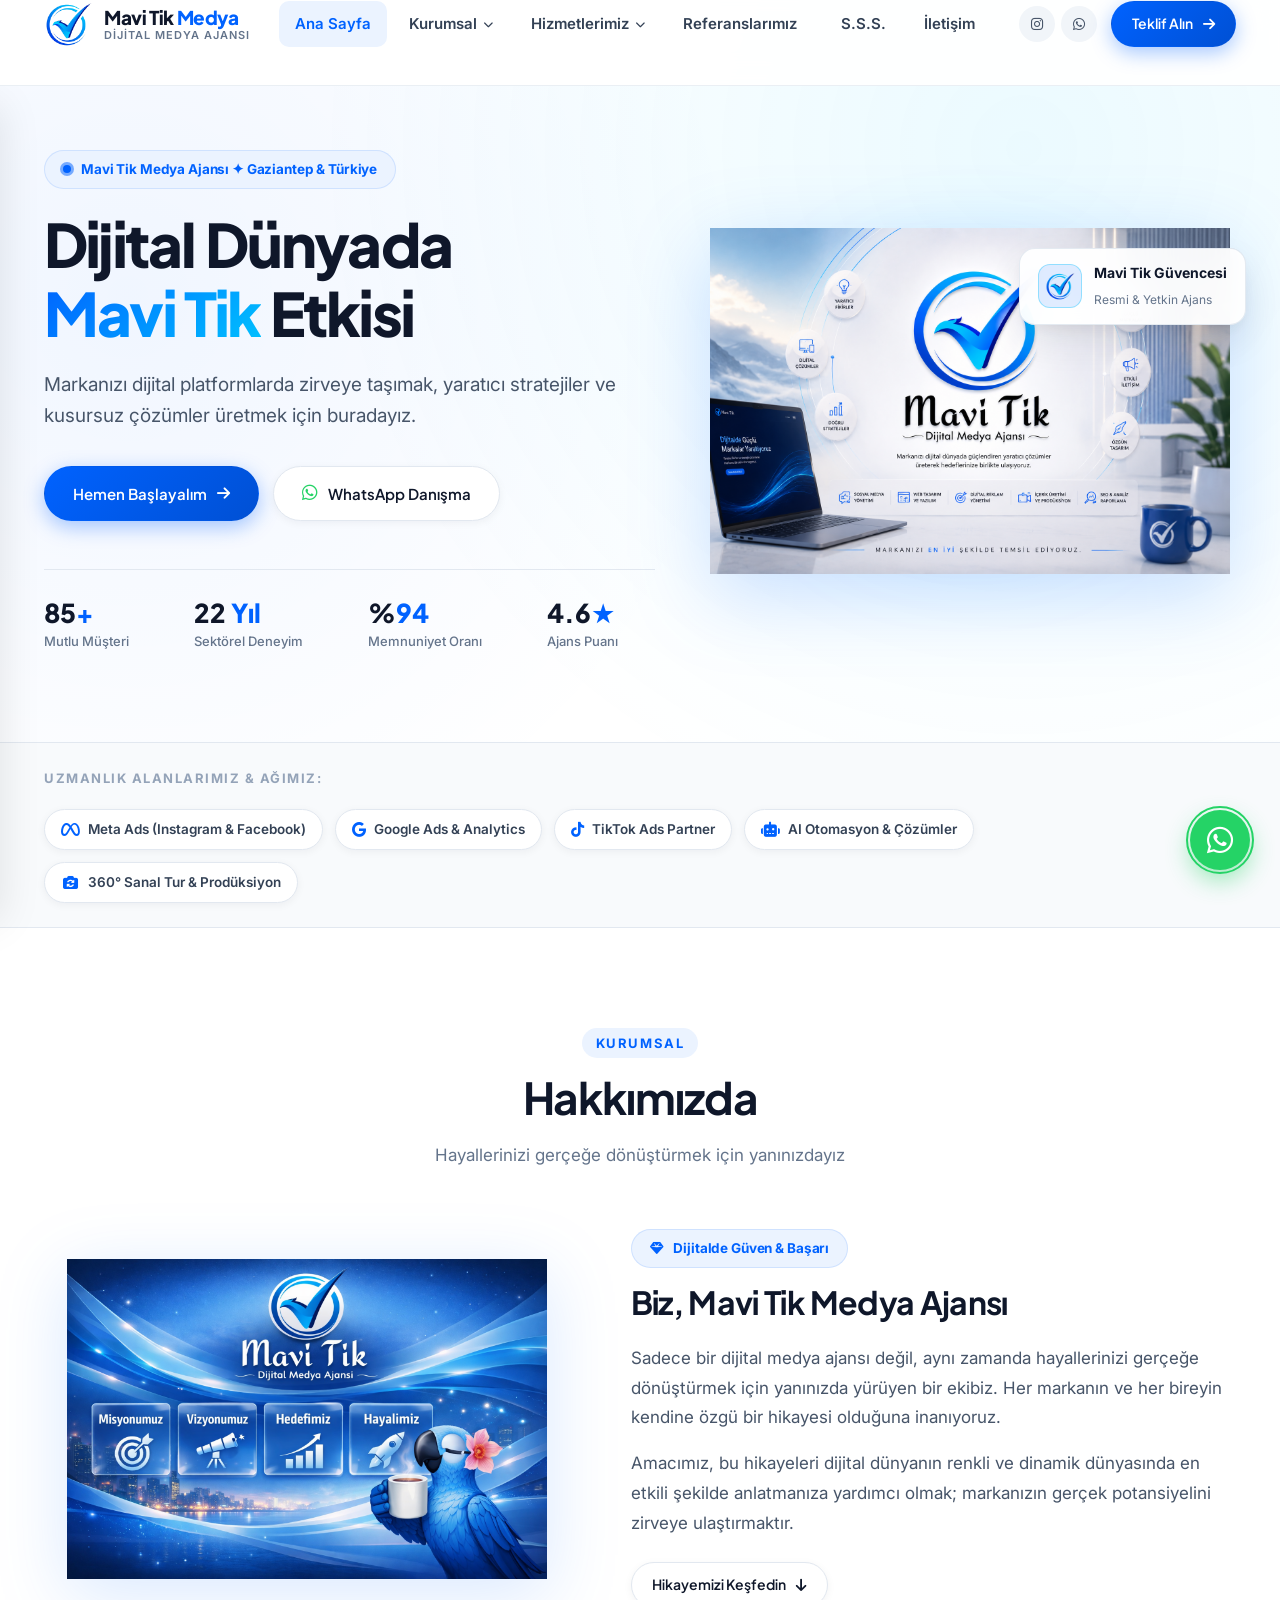
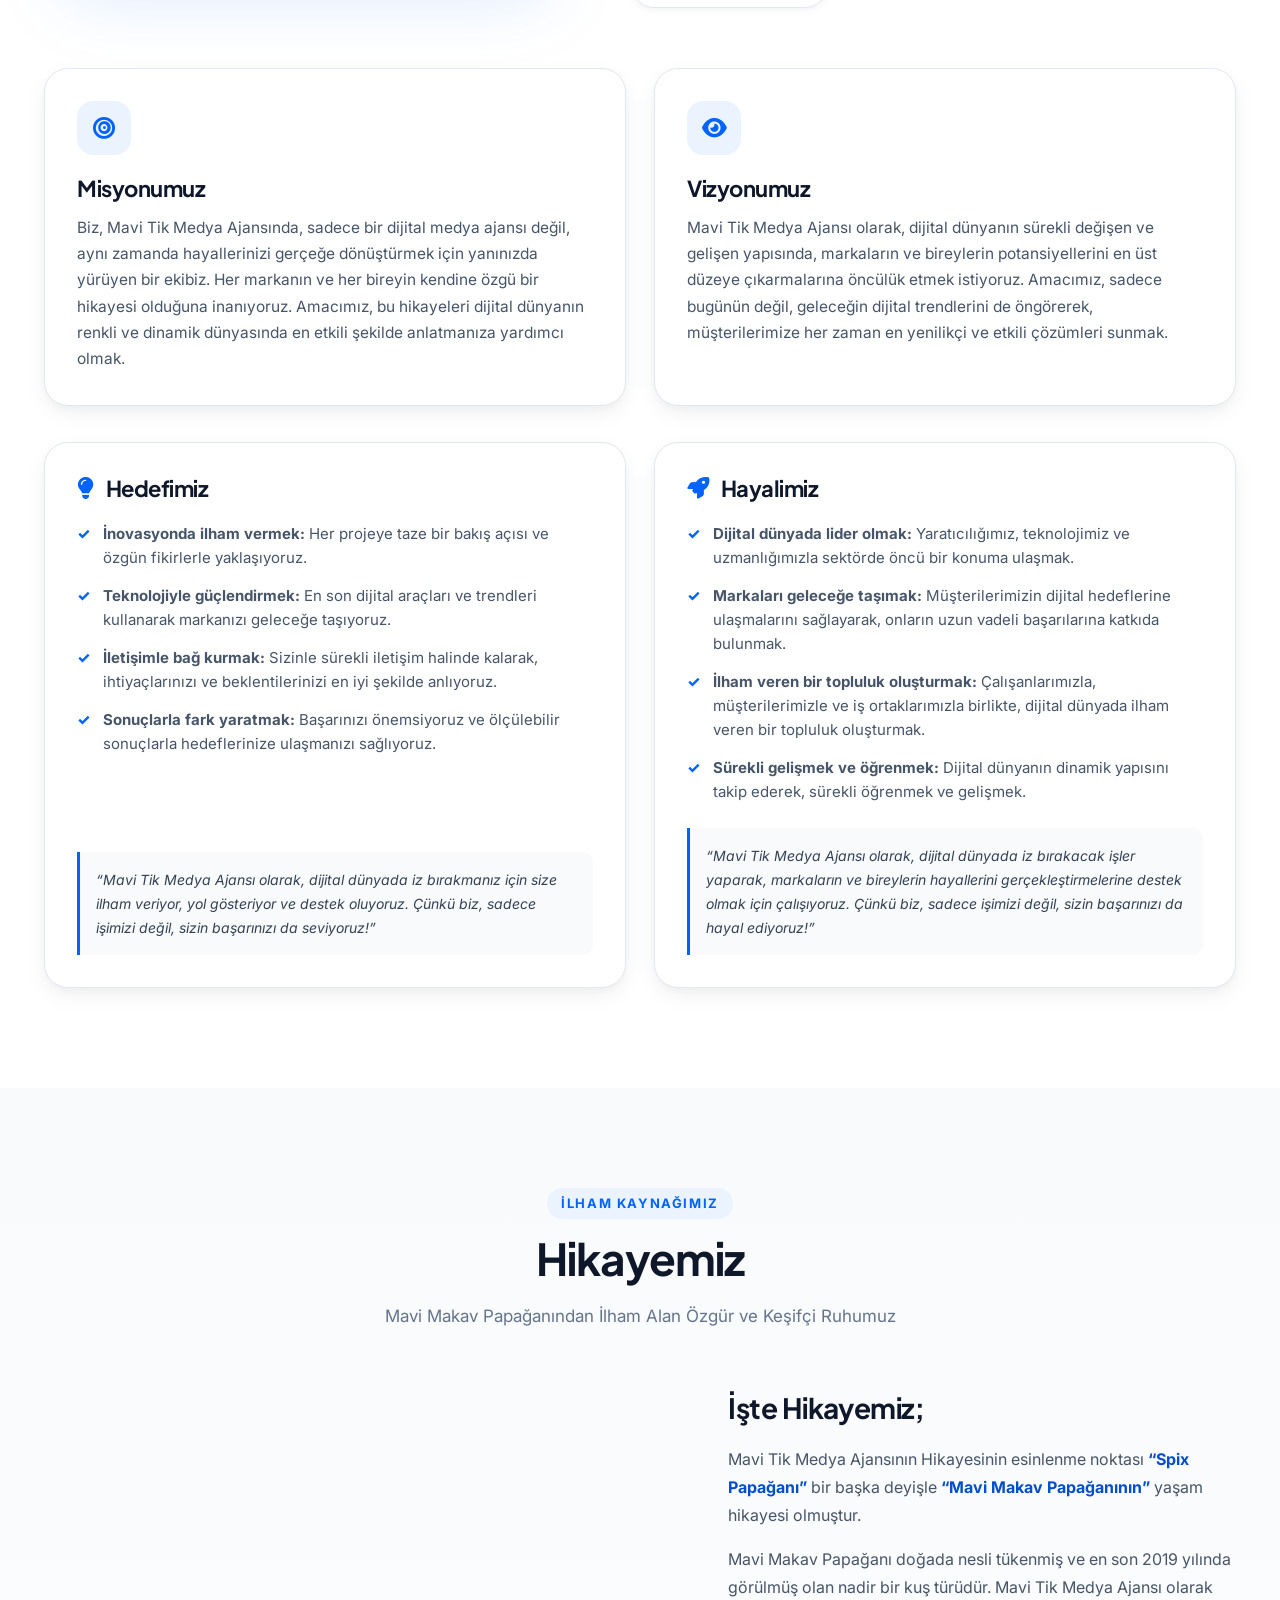
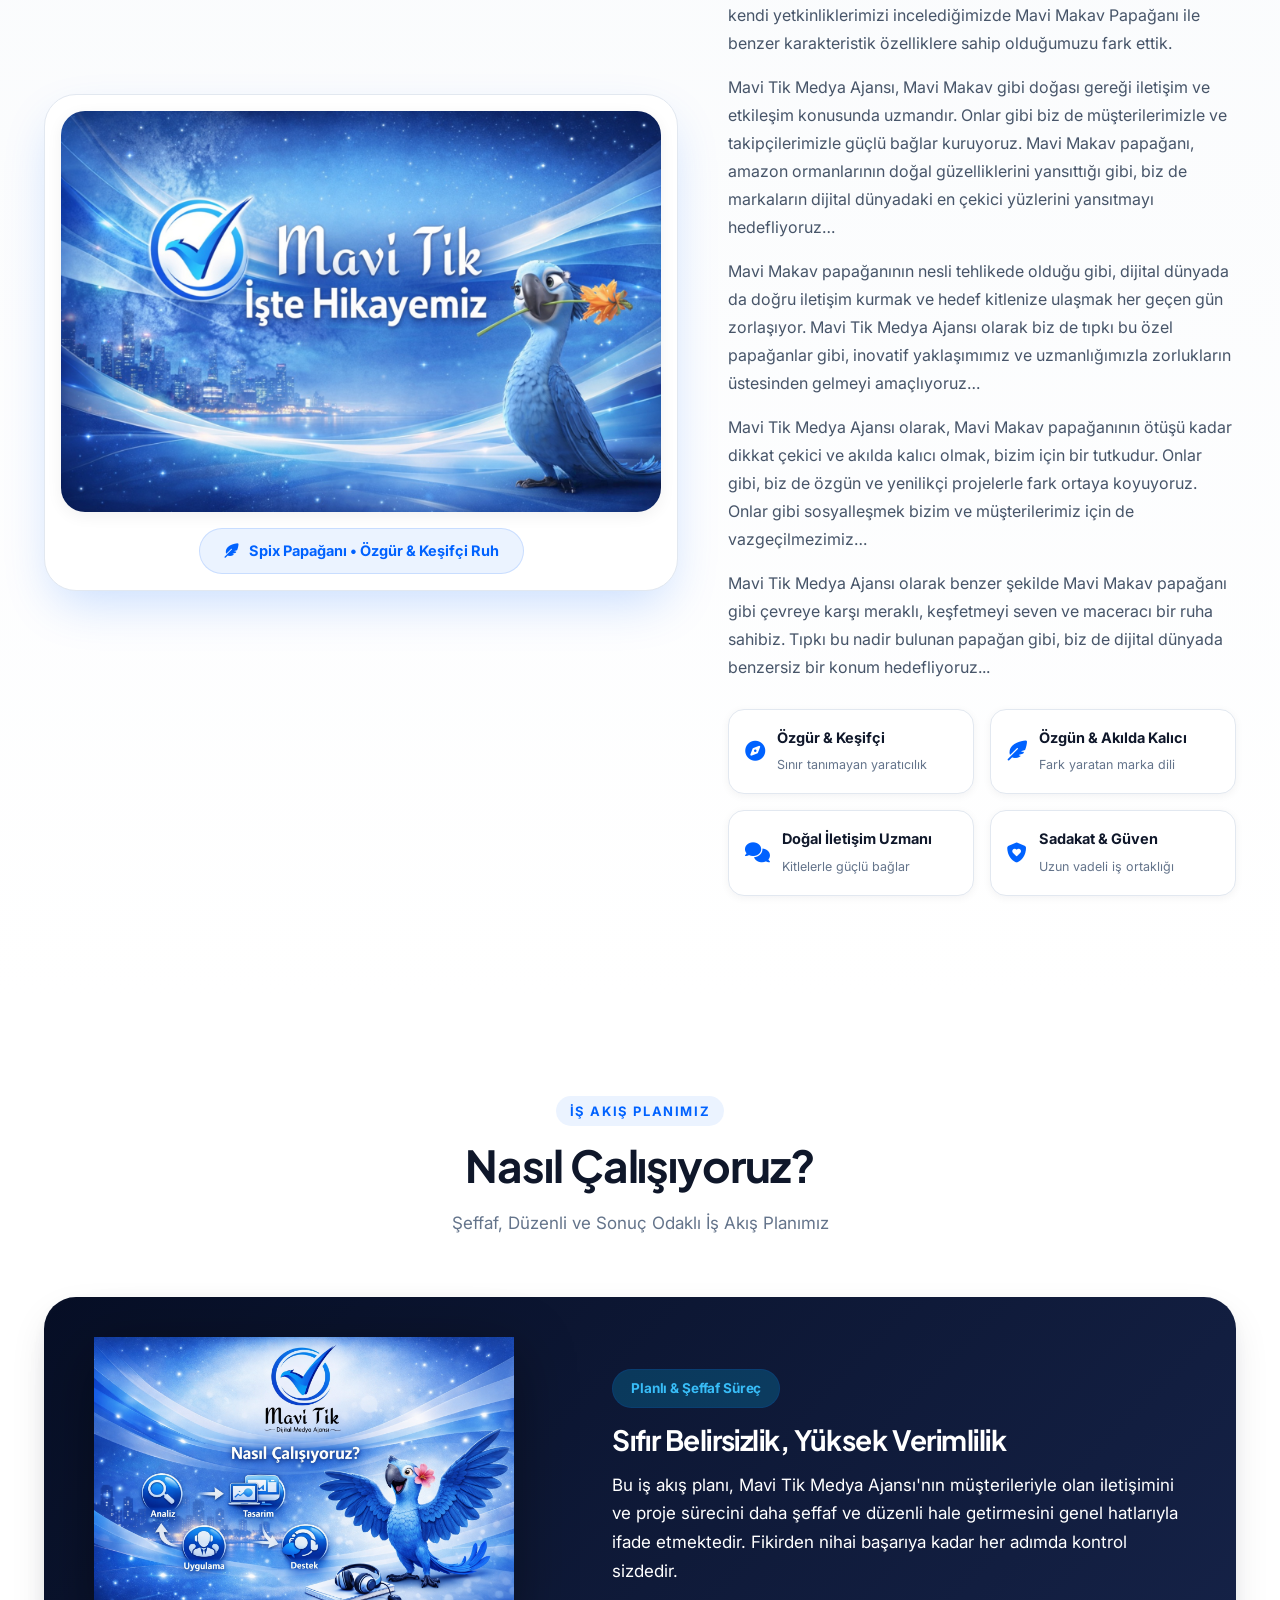
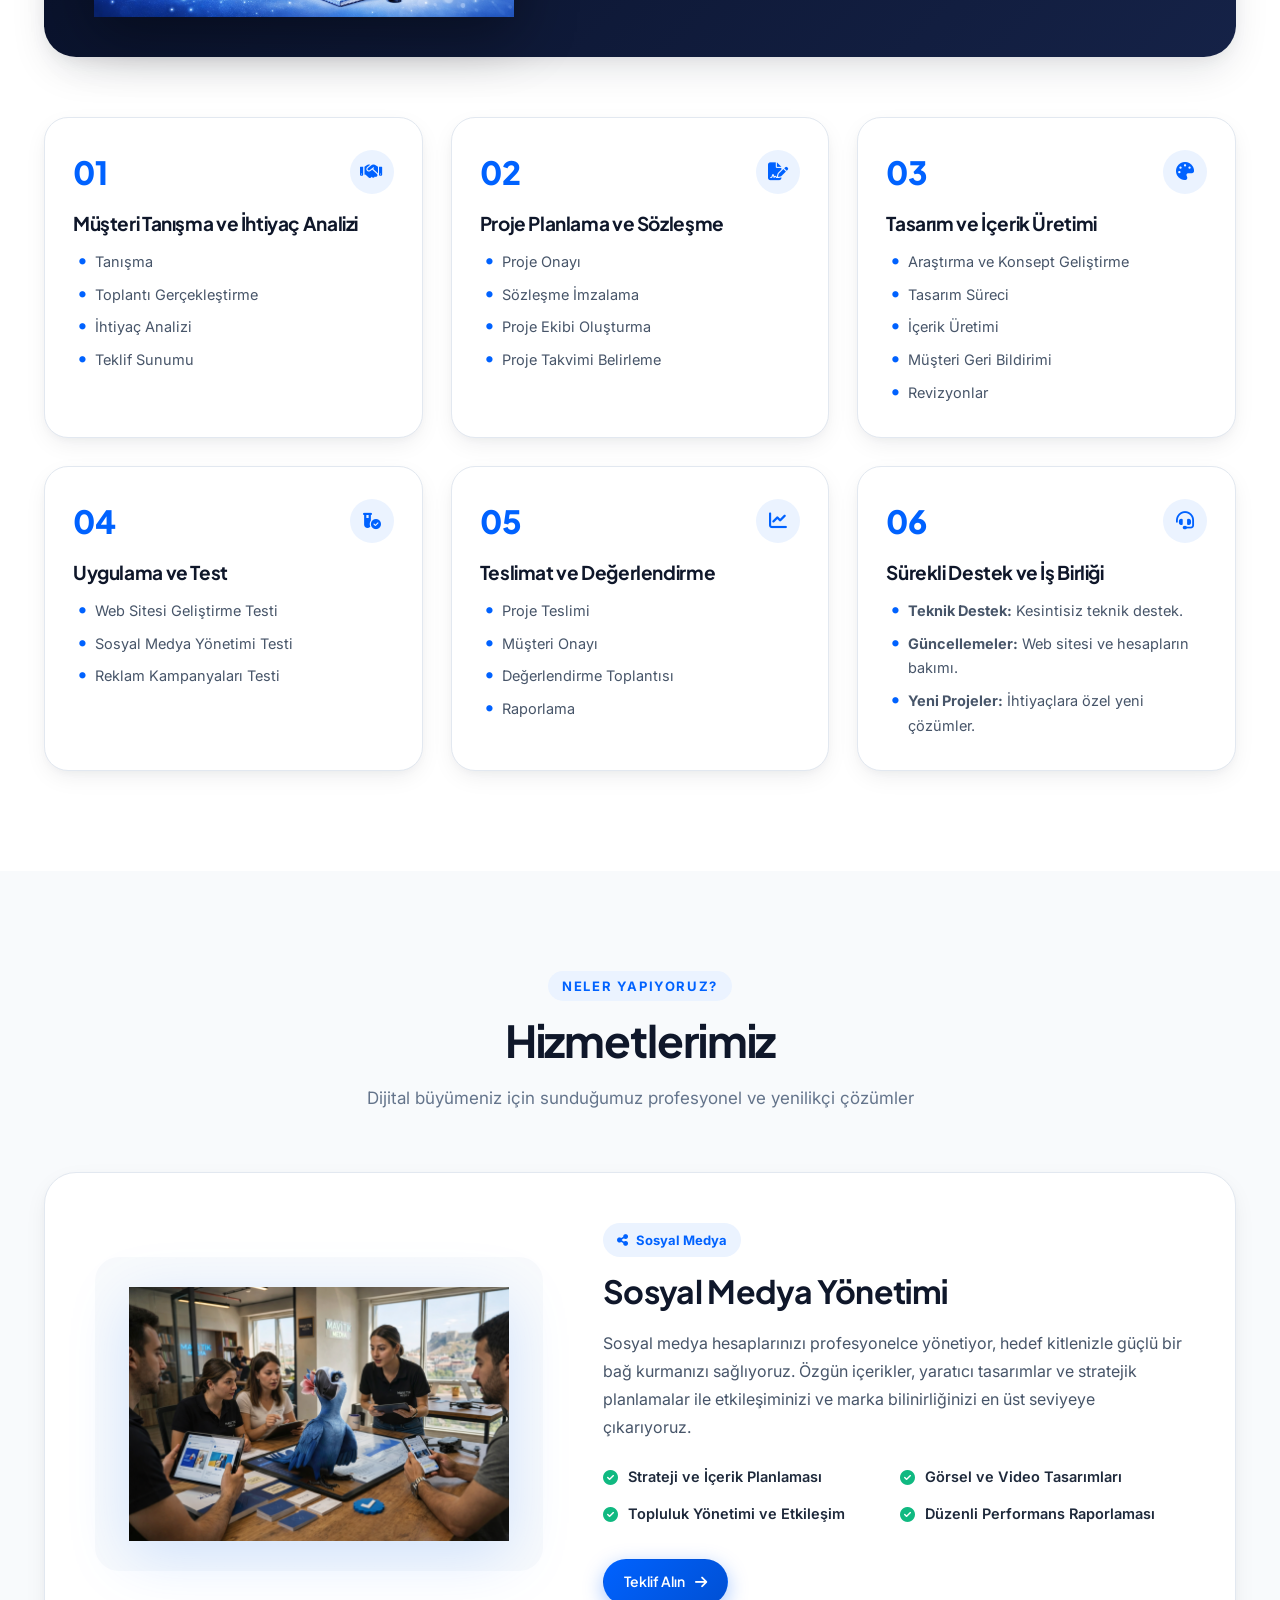
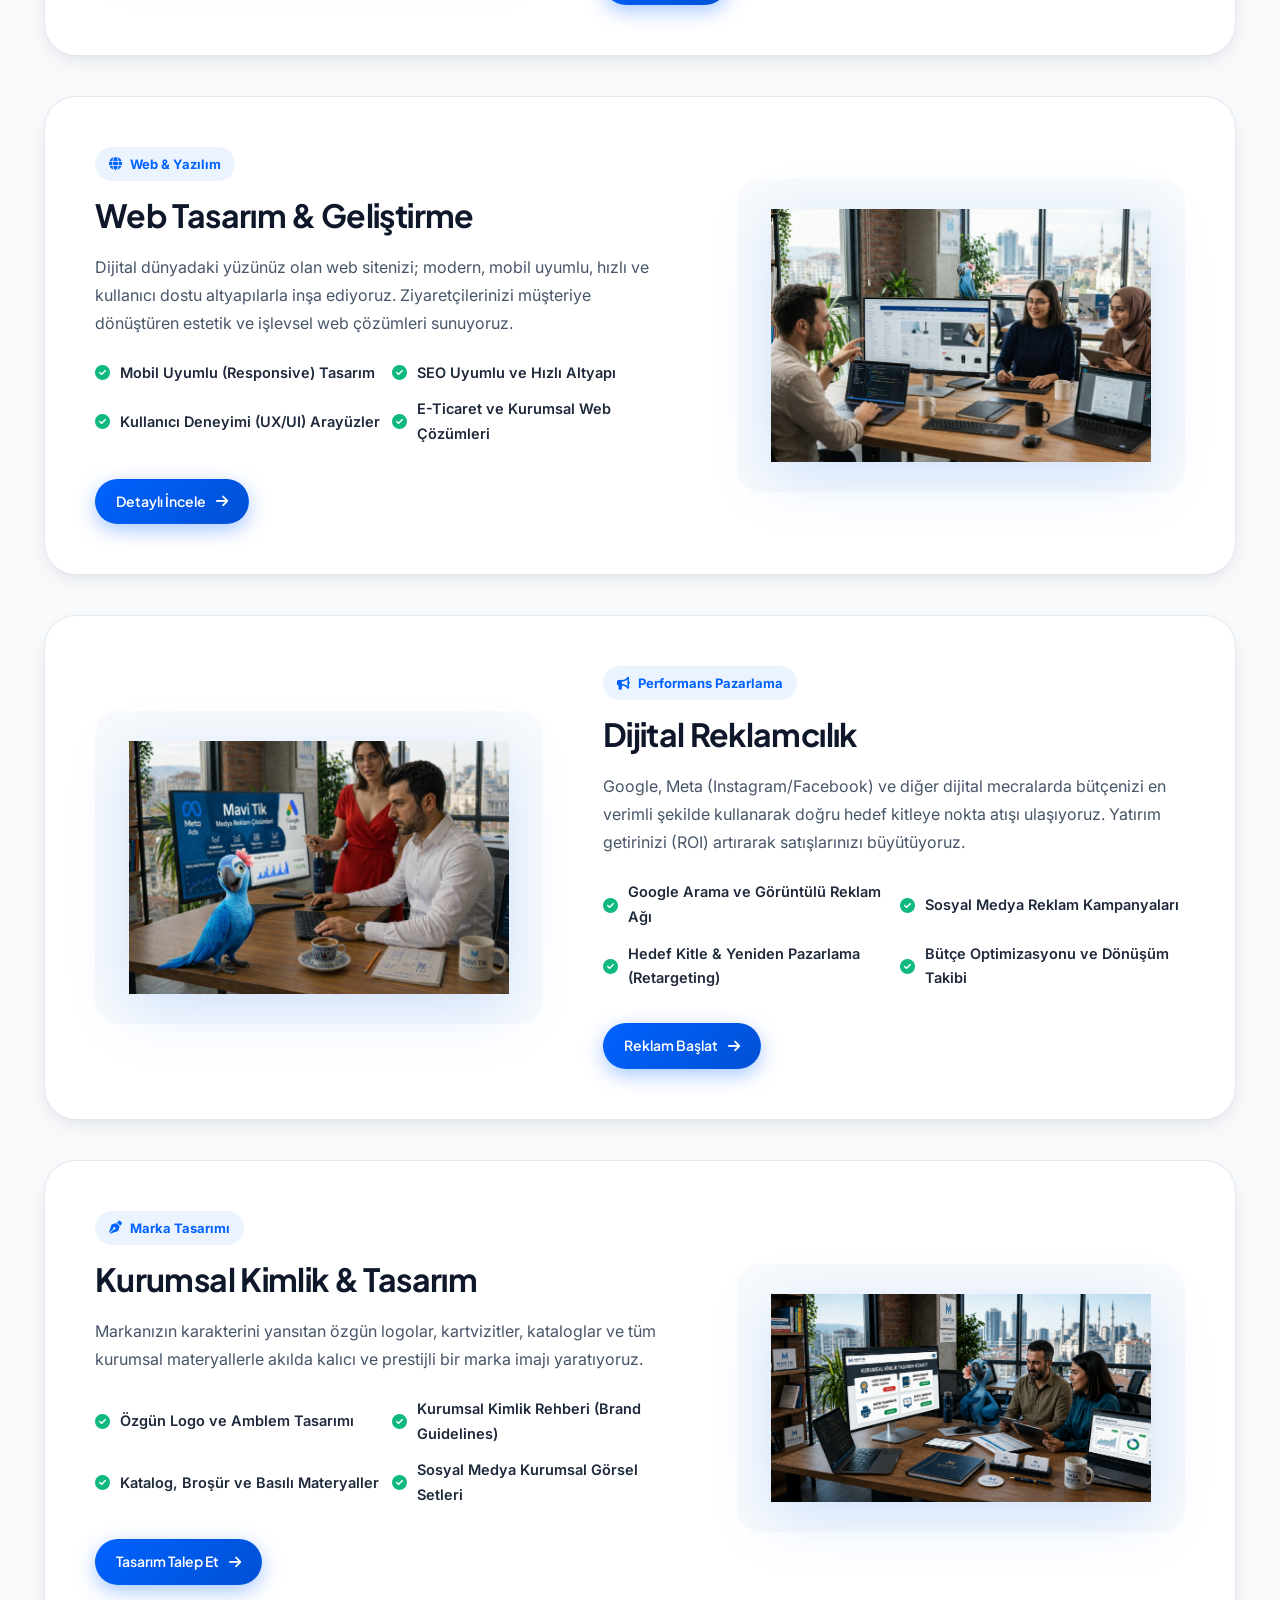
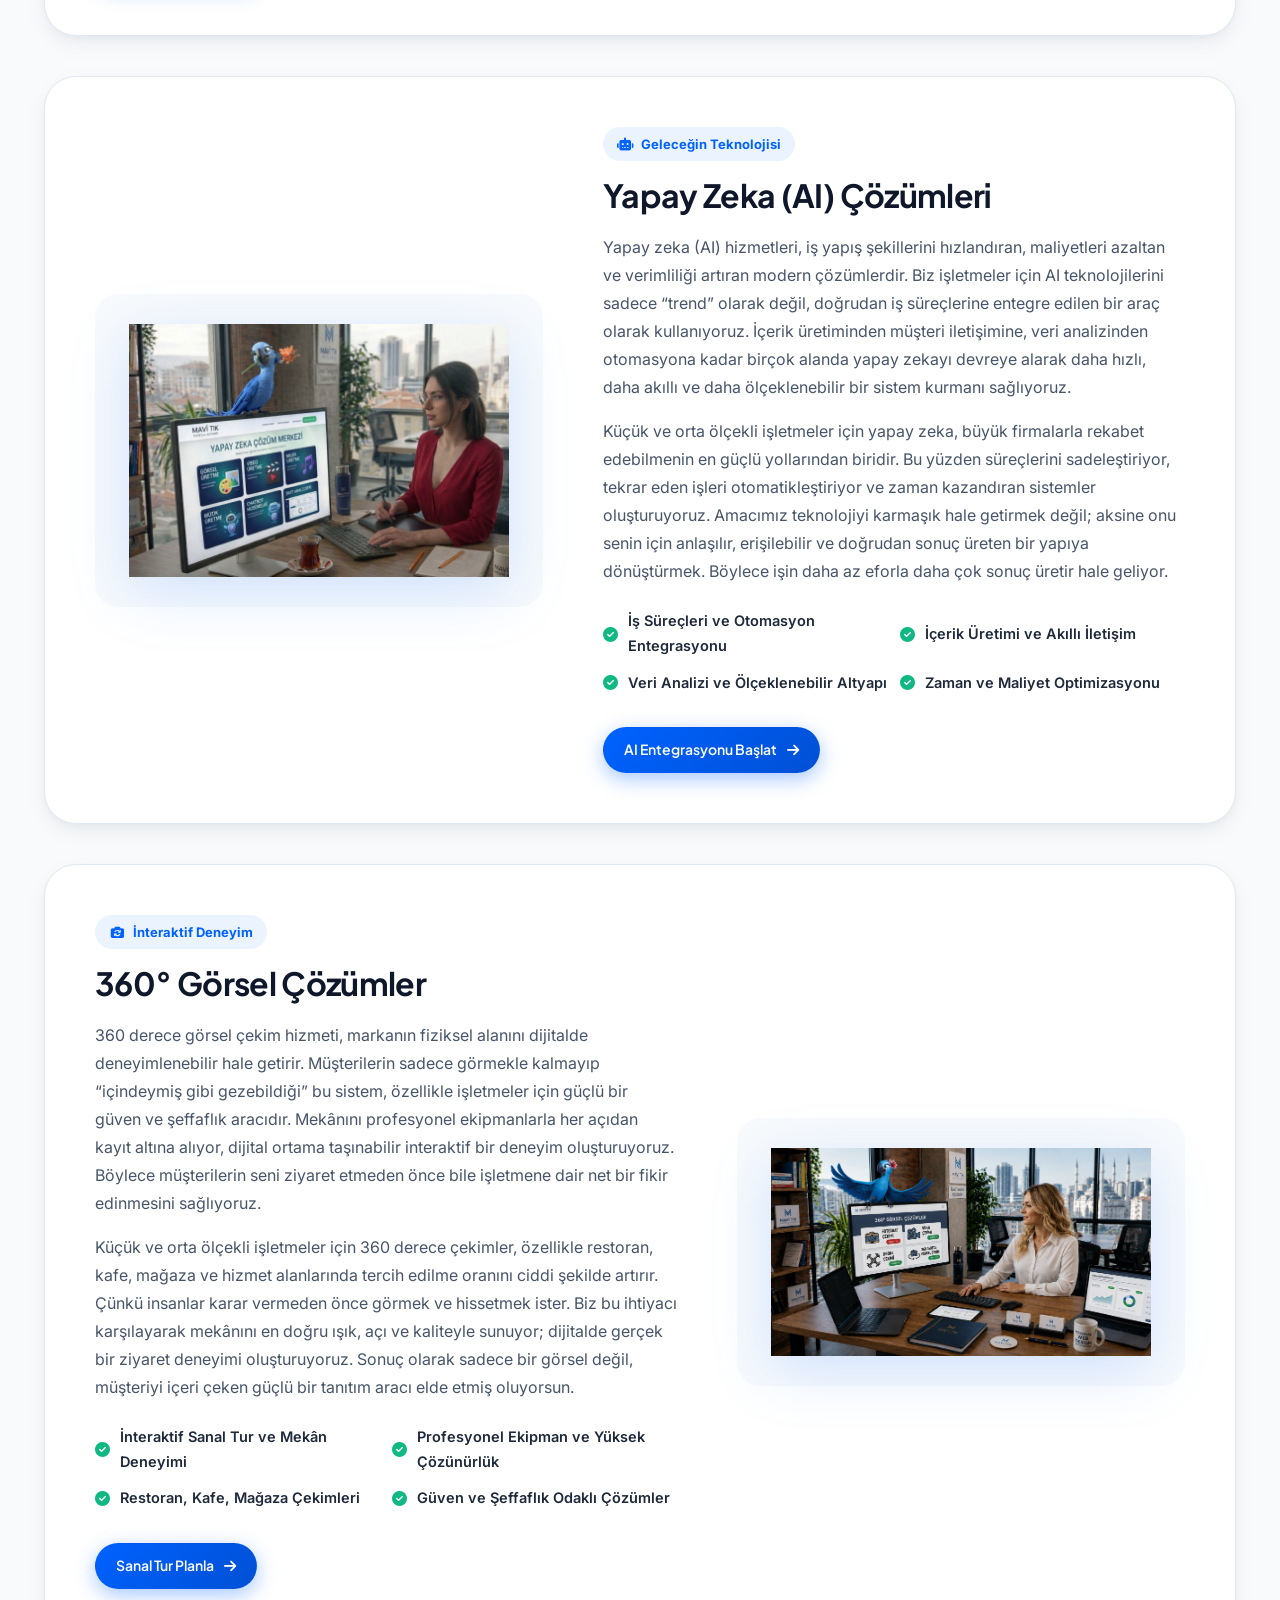
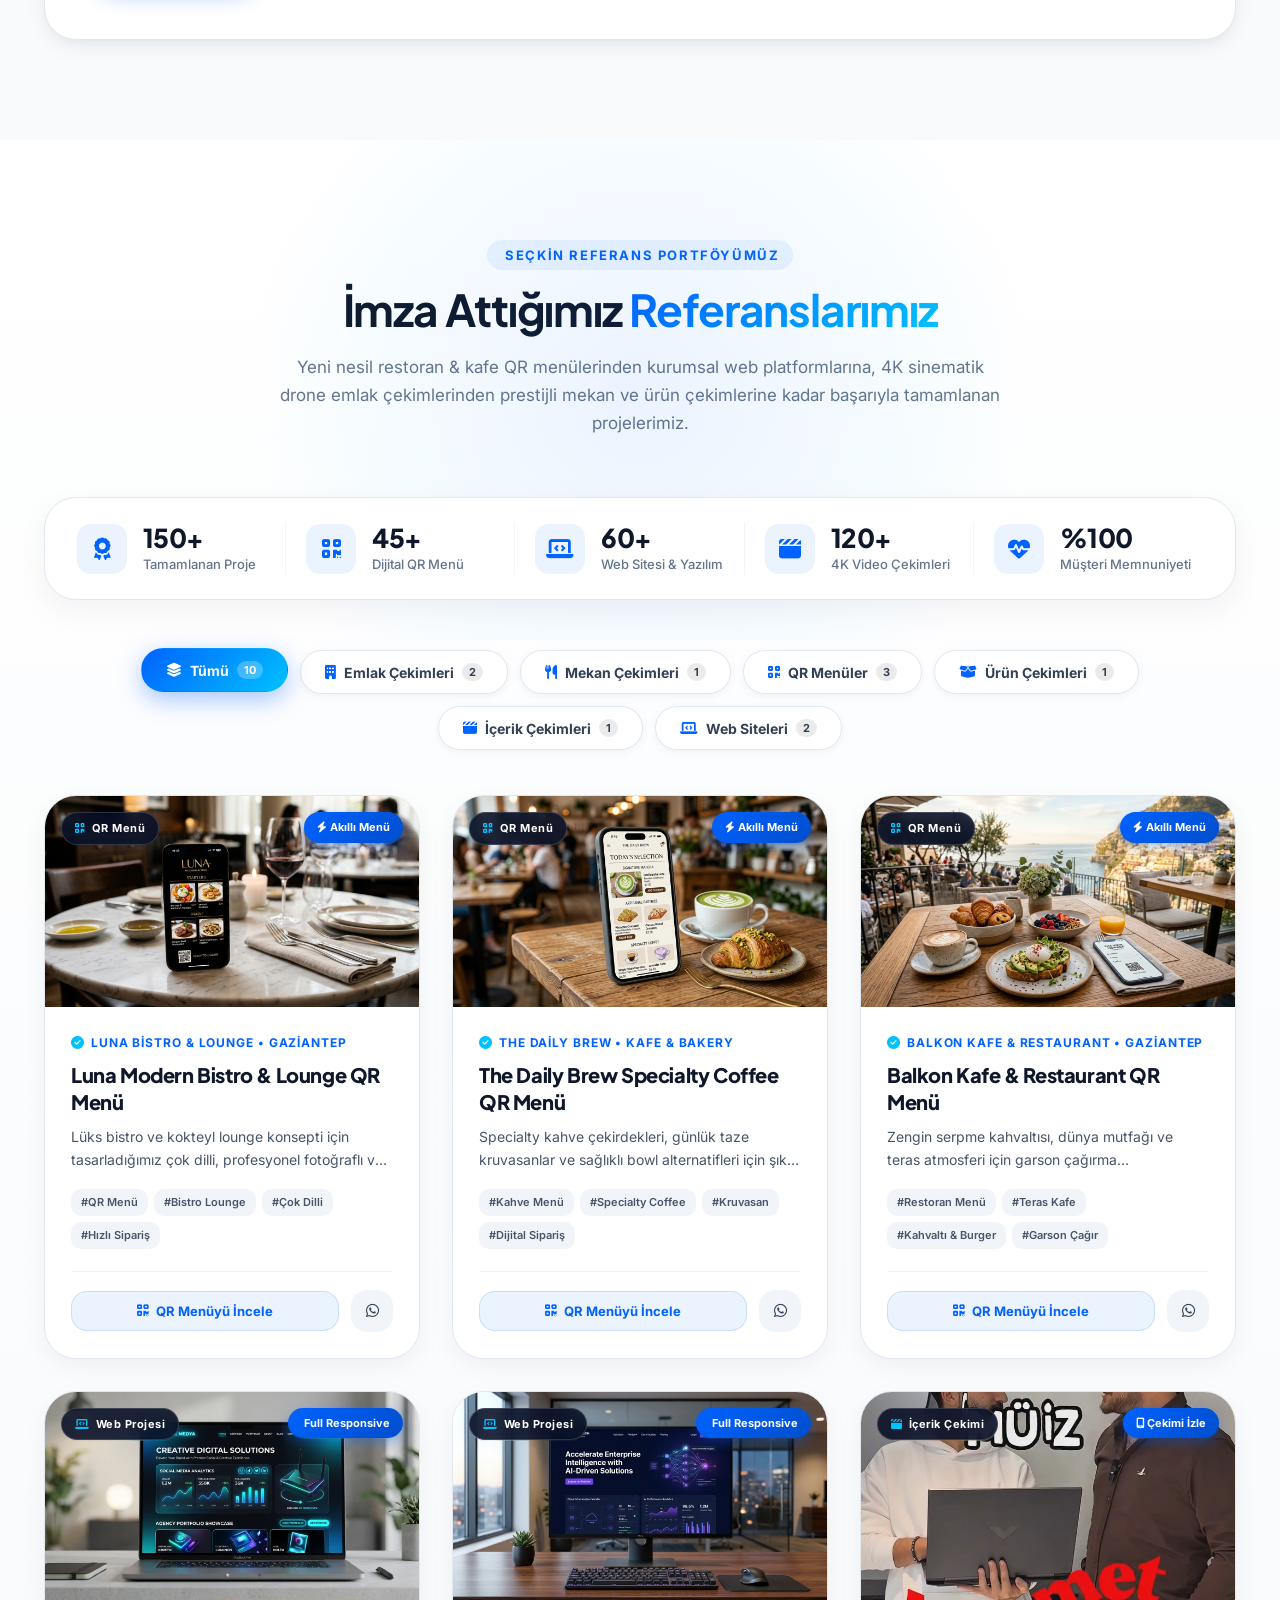
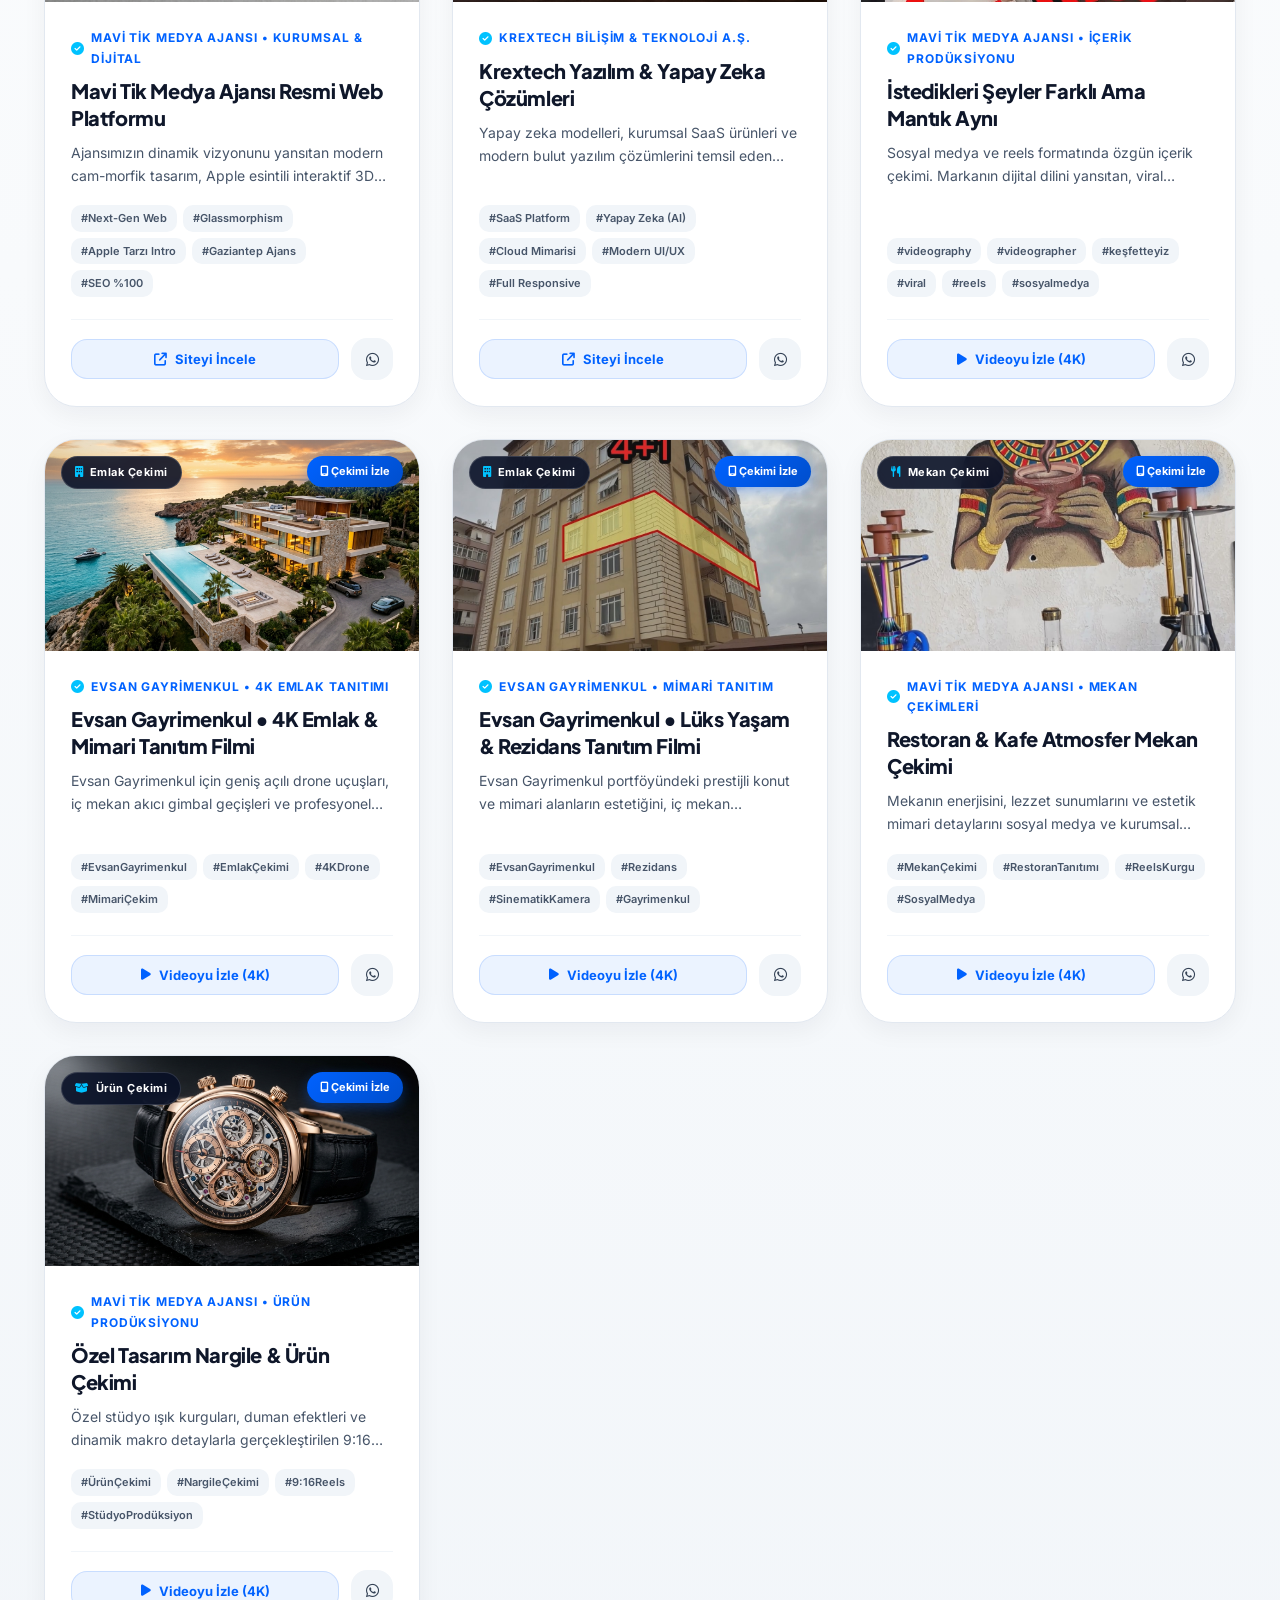
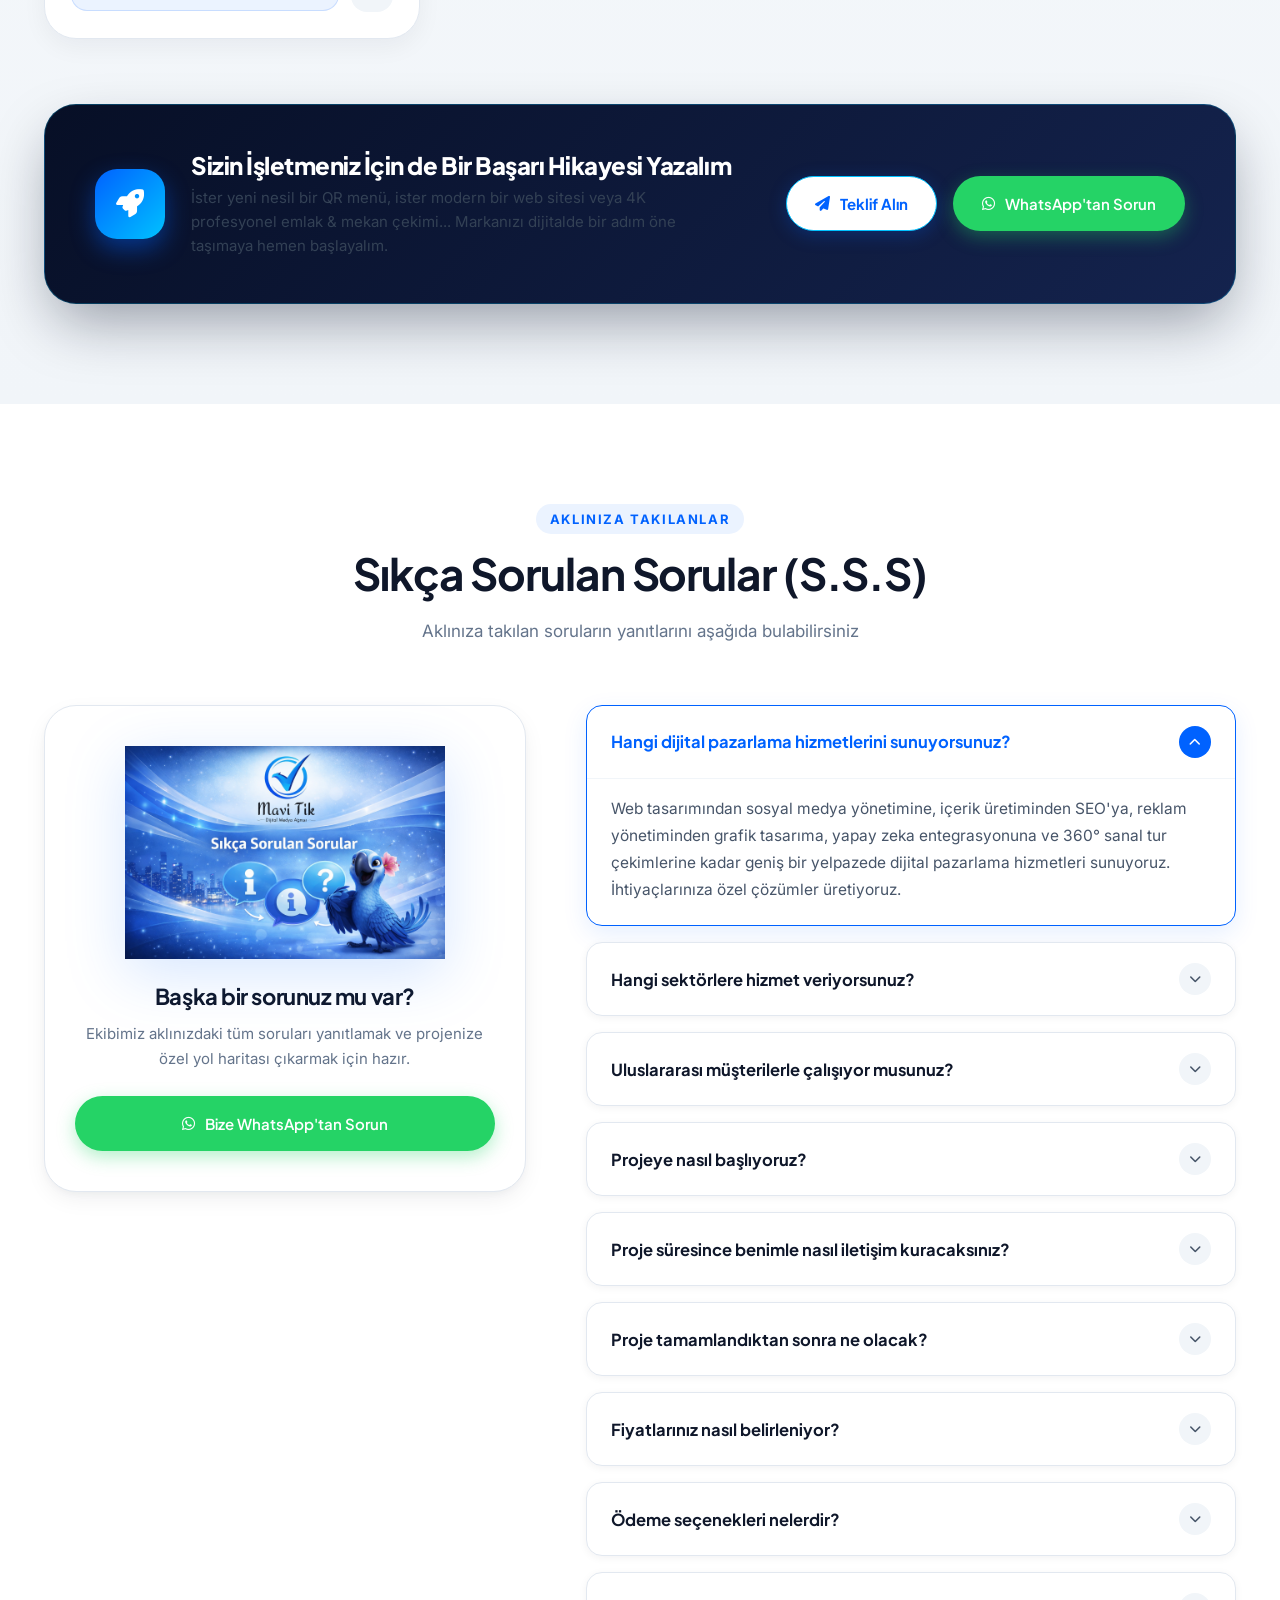
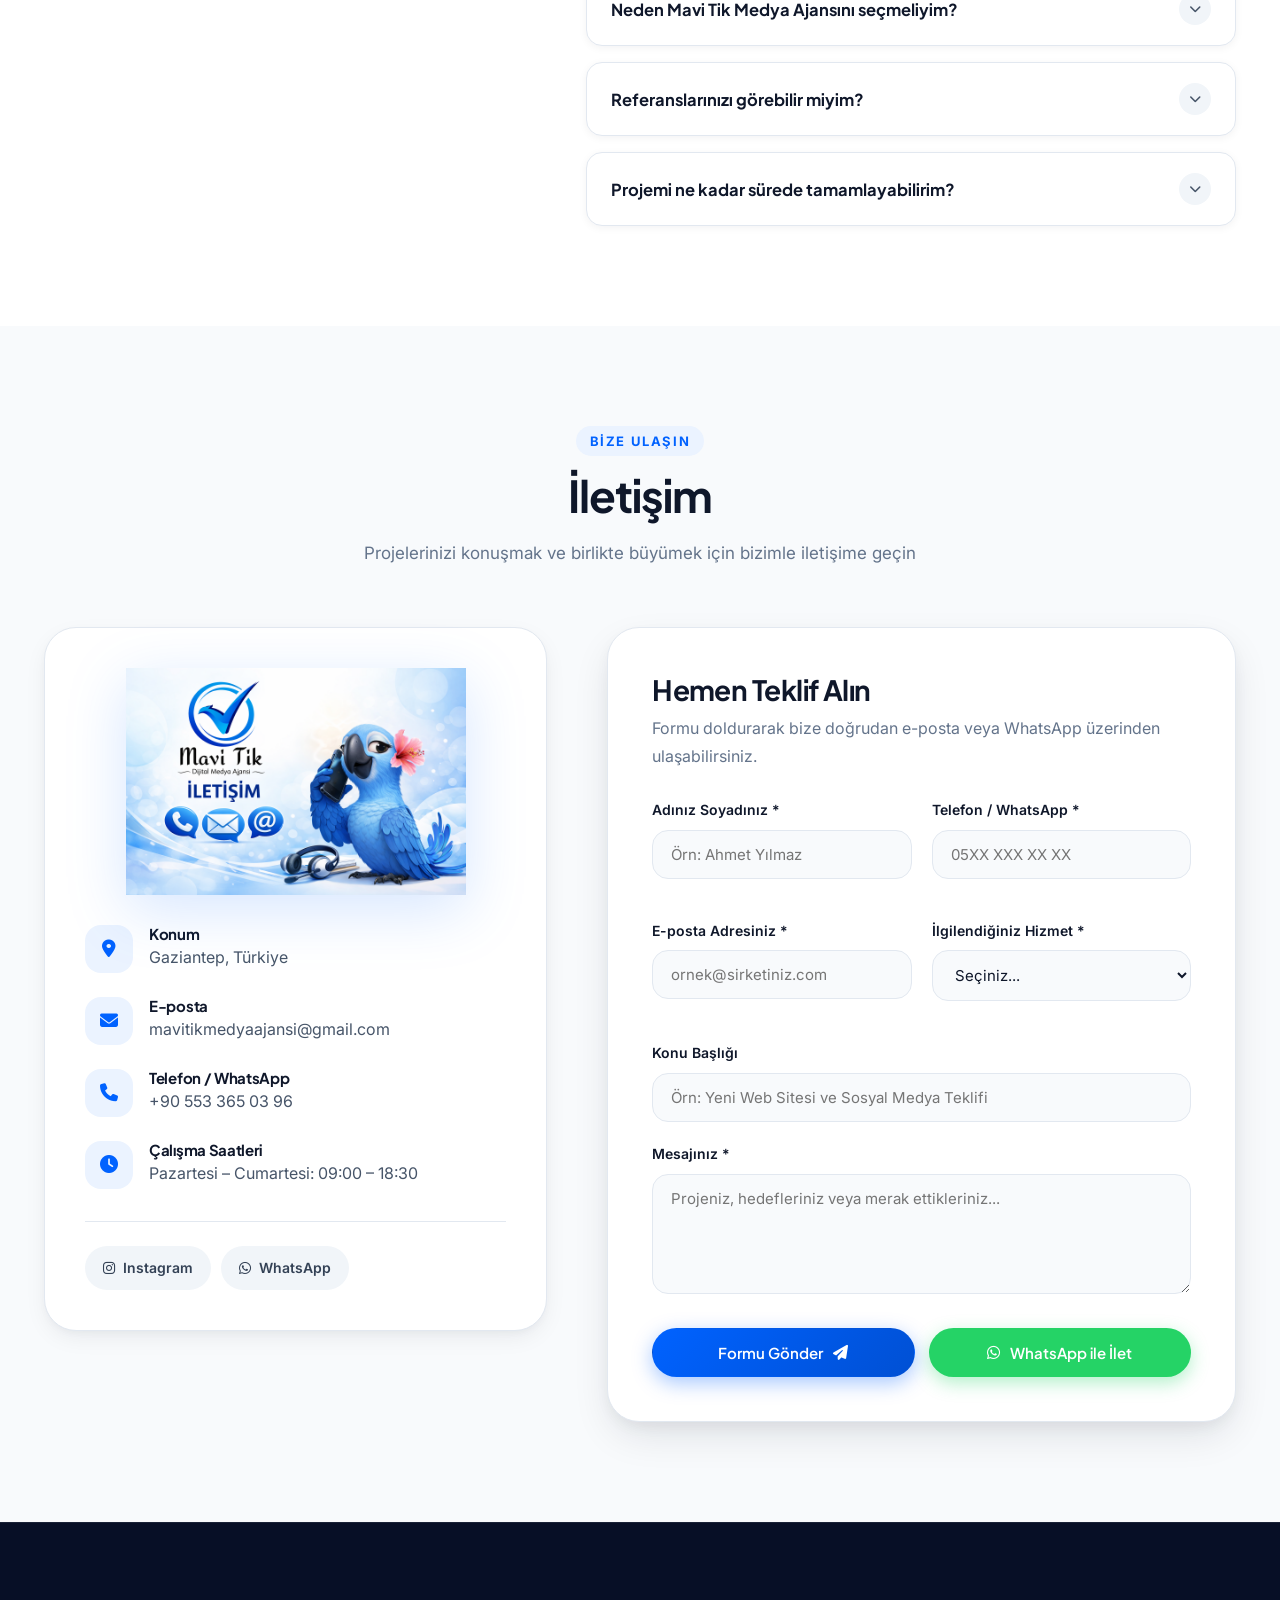
==== commit 9ca133fa: "feat: Guncel12 paketi uygulandi - optimize MP4 videolar, moduler references.js ve guncel arayuz" ====
--- a/index.html
+++ b/index.html
@@ -3839,7 +3839,20 @@
             overflow: hidden;
         }
 
-        /* 9:16 Dikey Ekran Player */
+        #refVideoModal .ref-video-box { position: relative; }
+
+        #refVideoModal .ref-video-close {
+            position: absolute;
+            top: 8px;
+            right: 8px;
+            z-index: 20;
+            width: 44px;
+            height: 44px;
+            color: #fff;
+            background: rgba(0, 0, 0, .75);
+        }
+
+        /* Video player */
         .ref-video-screen {
             position: relative;
             aspect-ratio: 9 / 16;
@@ -4039,6 +4052,18 @@
                 grid-template-columns: 1fr 1fr;
                 gap: 10px;
             }
+        }
+
+
+        @media (max-width: 820px), (max-height: 500px) {
+            #refVideoModal { padding: 8px; }
+            #refVideoModal .ref-video-box { max-height: calc(100dvh - 16px); }
+            #refVideoModal .ref-video-body-layout {
+                max-height: calc(100dvh - 16px);
+                overflow-y: auto;
+                overscroll-behavior: contain;
+            }
+            #refVideoModal .ref-video-screen { max-height: 64dvh; }
         }
 
         /* Web Preview Modal */
@@ -4330,7 +4355,6 @@
                         <a href="#referanslar" class="nav-link">Referanslarımız</a>
                     </li>
                     <li class="nav-item">
-                        <a href="referans%20videolar/referanslar.html" class="nav-link"><i class="fa-solid fa-play" style="font-size: 11px; margin-right: 4px; color: var(--primary);"></i> Çekimlerimiz</a>
                     </li>
                     <li class="nav-item">
                         <a href="#sss" class="nav-link">S.S.S.</a>
@@ -4397,7 +4421,6 @@
                 <a href="#referanslar" class="mobile-nav-link mob-link">Referanslarımız</a>
             </li>
             <li class="mobile-nav-item">
-                <a href="referans%20videolar/referanslar.html" class="mobile-nav-link mob-link"><i class="fa-solid fa-play" style="font-size: 12px; margin-right: 6px; color: var(--primary);"></i> Video Çekimlerimiz</a>
             </li>
             <li class="mobile-nav-item">
                 <a href="#sss" class="mobile-nav-link mob-link">S.S.S.</a>
@@ -5045,7 +5068,6 @@
                     </div>
                 </div>
                 <div class="ref-cta-actions">
-                    <a href="referans%20videolar/referanslar.html" class="btn btn-outline"><i class="fa-solid fa-film"></i> Tüm Çekimlerimiz</a>
                     <a href="#iletisim" class="btn btn-ref-teklif" style="background: #ffffff; color: #0062FF !important; font-weight: 700; border: 1.5px solid #00C2FF; box-shadow: 0 4px 18px rgba(0, 98, 255, 0.25);">
                         <i class="fa-solid fa-paper-plane" style="color: #0062FF;"></i> <span style="color: #0062FF;">Teklif Alın</span>
                     </a>
@@ -5395,7 +5417,6 @@
                         <li><a href="#hikayemiz"><i class="fa-solid fa-angle-right"></i> Hikayemiz</a></li>
                         <li><a href="#nasil-calisiyoruz"><i class="fa-solid fa-angle-right"></i> Nasıl Çalışıyoruz?</a></li>
                         <li><a href="#referanslar"><i class="fa-solid fa-angle-right"></i> Referanslarımız</a></li>
-                        <li><a href="referans%20videolar/referanslar.html"><i class="fa-solid fa-angle-right"></i> Video Çekimlerimiz</a></li>
                         <li><a href="#sss"><i class="fa-solid fa-angle-right"></i> Sıkça Sorulan Sorular</a></li>
                     </ul>
                 </div>
@@ -5622,12 +5643,13 @@
          ================================================================ -->
     <div id="refVideoModal" class="ref-modal-overlay" onclick="handleRefOverlayClick(event, 'refVideoModal')">
         <div class="ref-video-box">
+            <button type="button" class="modal-close-btn ref-video-close" onclick="closeRefModal('refVideoModal')" aria-label="Kapat">&times;</button>
             <div class="ref-video-body-layout">
                 <!-- Sol Kolon: 9:16 Dikey Ekran Player -->
                 <div class="ref-video-screen" id="refVideoScreen">
                     <!-- HTML5 Video Player (9:16 Dikey) -->
                     <video id="refHtml5Video" class="ref-video-element" controls playsinline preload="metadata" style="display: none;">
-                        <source id="refVideoSource" src="" type="video/mp4">
+
                         Tarayıcınız video oynatmayı desteklemiyor.
                     </video>
                     <!-- YouTube & Vimeo Embed Desteği -->
@@ -5636,15 +5658,12 @@
                     <!-- Video Hata / Desteklenmeyen Codec Bildirimi -->
                     <div id="refVideoErrorMsg" style="display: none; position: absolute; inset: 0; background: rgba(10, 15, 30, 0.92); z-index: 10; flex-direction: column; align-items: center; justify-content: center; padding: 24px; text-align: center; gap: 12px;">
                         <i class="fa-solid fa-triangle-exclamation" style="font-size: 36px; color: #F59E0B;"></i>
-                        <h5 style="color: #fff; font-size: 16px; font-weight: 700; margin: 0;">Tarayıcı Video Çözücü Uyarısı</h5>
-                        <p style="color: #94A3B8; font-size: 12.5px; line-height: 1.5; margin: 0;">Bu video yüksek sıkıştırmalı H.265 (HEVC/Apple MOV) codec ile kaydedilmiş. Tarayıcınızda açılmıyorsa doğrudan indirebilir veya Chrome/Edge üzerinde izleyebilirsiniz.</p>
+                        <h5 style="color: #fff; font-size: 16px; font-weight: 700; margin: 0;">Video yüklenemedi</h5>
+                        <p style="color: #94A3B8; font-size: 12.5px; line-height: 1.5; margin: 0;">Videoyu indirerek cihazınızda açabilirsiniz.</p>
                         <div style="display: flex; gap: 8px; margin-top: 6px; flex-wrap: wrap; justify-content: center;">
                             <a id="refVideoDirectDownload" href="" download class="btn btn-primary btn-sm" style="font-size: 12px; padding: 6px 14px;">
                                 <i class="fa-solid fa-download"></i> Videoyu İndir
                             </a>
-                            <button type="button" class="btn btn-outline btn-sm" onclick="playRefVideoDemo()" style="font-size: 12px; padding: 6px 14px; color: #fff; border-color: rgba(255,255,255,0.3);">
-                                <i class="fa-solid fa-play"></i> 4K Demo Oynat
-                            </button>
                         </div>
                     </div>
 
@@ -5670,7 +5689,6 @@
                                 <span class="ref-badge-category" id="videoModalBadge"><i class="fa-solid fa-clapperboard"></i> Emlak Çekimi</span>
                                 <span class="ref-badge-916"><i class="fa-solid fa-mobile-screen"></i> 9:16 Dikey Format</span>
                             </div>
-                            <button type="button" class="modal-close-btn" style="position: static; background: rgba(255,255,255,0.12); color: #fff; width: 32px; height: 32px;" onclick="closeRefModal('refVideoModal')" aria-label="Kapat">&times;</button>
                         </div>
 
                         <h4 id="videoModalTitle" class="ref-video-panel-title">Video Başlığı</h4>
@@ -5772,6 +5790,7 @@
 
 
 
+    <script src="assets/js/references.js"></script>
     <script>
         // 1. Navbar Scroll Effect & Active Highlight
         const navbar = document.getElementById('navbar');
@@ -6178,175 +6197,6 @@
         // REFERANSLARIMIZ (PORTFOLIO, QR MENÜ & 4K VİDEO MODAL LOGIC + ADMIN)
         // ================================================================
         
-        const DEFAULT_REFERENCES = {
-            "luna-bistro": {
-                title: "Luna Modern Bistro & Lounge QR Menü",
-                client: "Luna Bistro & Lounge • Gaziantep",
-                type: "menu",
-                category: "menu",
-                qrUrl: "https://mavitikmedya.com/",
-                simMenuTitle: "Luna Modern Bistro",
-                simMenuSub: "Şefin Özel Seçimleri & Kokteyller • ⭐ 4.9",
-                desc: "Lüks bistro ve kokteyl lounge konsepti için tasarladığımız çok dilli, profesyonel fotoğraflı ve alerjen filtreli yeni nesil temassız QR menü sistemi.",
-                poster: "assets/images/referanslar/ref-menu-1.jpg",
-                tags: ["QR Menü", "Bistro Lounge", "Çok Dilli", "Hızlı Sipariş"],
-                items: [
-                    { title: "Trüflü Dana Bonfile", price: "₺680", sub: "Patates püresi, ızgara kuşkonmaz ve trüf sosu", img: "assets/images/referanslar/ref-menu-1.jpg" },
-                    { title: "Burrata & Organik Domates", price: "₺420", sub: "Fesleğen pesto sos ve balzamik glaze ile", img: "assets/images/referanslar/ref-menu-1.jpg" },
-                    { title: "Yaban Mantarlı Risotto", price: "₺460", sub: "Parmesan çıtırı ve adaçayı aroması ile", img: "assets/images/referanslar/ref-menu-1.jpg" },
-                    { title: "İmza Botanik Kokteyl", price: "₺380", sub: "Taze narenciye, biberiye ve aromatik botanik", img: "assets/images/referanslar/ref-mekan-1.jpg" }
-                ]
-            },
-            "daily-brew": {
-                title: "The Daily Brew Specialty Coffee QR Menü",
-                client: "The Daily Brew • Kafe & Bakery",
-                type: "menu",
-                category: "menu",
-                qrUrl: "https://mavitikmedya.com/",
-                simMenuTitle: "The Daily Brew",
-                simMenuSub: "Nitelikli 3. Dalga Kahve & Taze Fırın • ⭐ 4.8",
-                desc: "Specialty kahve çekirdekleri, günlük taze kruvasanlar ve sağlıklı bowl alternatifleri için şık, dinamik kategorili ve masaya sipariş özellikli QR menü.",
-                poster: "assets/images/referanslar/ref-menu-2.jpg",
-                tags: ["Kahve Menü", "Specialty Coffee", "Kruvasan", "Dijital Sipariş"],
-                items: [
-                    { title: "Fıstıklı Artisan Kruvasan", price: "₺180", sub: "Gaziantep boz fıstık kreması dolgulu", img: "assets/images/referanslar/ref-menu-2.jpg" },
-                    { title: "Iced Ceremonial Matcha Latte", price: "₺160", sub: "Japon Uji seremoniyel matcha ve yulaf sütü", img: "assets/images/referanslar/ref-menu-2.jpg" },
-                    { title: "Single Origin Geisha Espresso", price: "₺140", sub: "Etiyopya Yirgacheffe, yasemin ve şeftali notaları", img: "assets/images/referanslar/ref-menu-2.jpg" },
-                    { title: "San Sebastian Cheesecake", price: "₺210", sub: "Sıcak Belçika çikolatası sosu ile servis", img: "assets/images/referanslar/ref-menu-2.jpg" }
-                ]
-            },
-            "balkon-kafe": {
-                title: "Balkon Kafe & Restaurant QR Menü",
-                client: "Balkon Kafe & Restaurant • Gaziantep",
-                type: "menu",
-                category: "menu",
-                qrUrl: "https://mavitikmedya.com/",
-                simMenuTitle: "Balkon Kafe & Restaurant",
-                simMenuSub: "Panoramik Teras & Zengin Lezzetler • ⭐ 4.8",
-                desc: "Zengin serpme kahvaltısı, dünya mutfağı ve teras atmosferi için garson çağırma entegrasyonlu, anlık fiyat güncellenebilir akıllı QR menü.",
-                poster: "assets/images/referanslar/ref-menu-3.jpg",
-                tags: ["Restoran Menü", "Teras Kafe", "Kahvaltı & Burger", "Garson Çağır"],
-                items: [
-                    { title: "Balkon Özel Serpme Kahvaltı", price: "₺450", sub: "Yöresel peynirler, sıcak pişiler, organik reçeller ve sınırsız çay", img: "assets/images/referanslar/ref-menu-3.jpg" },
-                    { title: "Karamelize Soğanlı Balkon Burger", price: "₺320", sub: "200gr dinlendirilmiş dana köfte, cheddar peyniri ve trüflü patates", img: "assets/images/referanslar/ref-menu-3.jpg" },
-                    { title: "Taze İtalyan Fettuccine Alfredo", price: "₺290", sub: "Tavuk dilimleri, taze kültür mantarı, krema ve parmesan", img: "assets/images/referanslar/ref-menu-3.jpg" },
-                    { title: "San Sebastian Cheesecake", price: "₺180", sub: "Belçika çikolatası eritmesi eşliğinde sıcak servis", img: "assets/images/referanslar/ref-menu-3.jpg" }
-                ]
-            },
-            "mavitik-web": {
-                title: "Mavi Tik Medya Ajansı Resmi Web Platformu",
-                client: "Mavi Tik Medya Ajansı • Kurumsal & Dijital",
-                type: "web",
-                category: "web",
-                webUrl: "https://mavitikmedya.com/",
-                poster: "assets/images/referanslar/ref-web-3.jpg",
-                img: "assets/images/referanslar/ref-web-3.jpg",
-                desc: "Ajansımızın dinamik vizyonunu yansıtan modern cam-morfik tasarım, Apple esintili interaktif 3D lazer intro animasyonu, yüksek hızlı bulut CDN ve tam SEO uyumlu kurumsal web altyapısı.",
-                tags: ["Next-Gen Web", "Glassmorphism", "Apple Tarzı Intro", "Gaziantep Ajans", "SEO %100"]
-            },
-            "krextech": {
-                title: "Krextech Yazılım & Yapay Zeka Çözümleri",
-                client: "Krextech Bilişim & Teknoloji A.Ş.",
-                type: "web",
-                category: "web",
-                webUrl: "https://krextech.com/",
-                poster: "assets/images/referanslar/ref-web-4.jpg",
-                img: "assets/images/referanslar/ref-web-4.jpg",
-                desc: "Yapay zeka modelleri, kurumsal SaaS ürünleri ve modern bulut yazılım çözümlerini temsil eden yüksek performanslı, veri görselleştirmeli kurumsal teknoloji web sitesi.",
-                tags: ["SaaS Platform", "Yapay Zeka (AI)", "Cloud Mimarisi", "Modern UI/UX", "Full Responsive"]
-            },
-            "icerik-cekimi-1": {
-                title: "İstedikleri Şeyler Farklı Ama Mantık Aynı",
-                client: "Mavi Tik Medya Ajansı • İçerik Prodüksiyonu",
-                badge: "İçerik Çekimi • 9:16 Reels",
-                type: "video",
-                category: "icerik",
-                poster: "assets/images/referanslar/ref-icerik-1.jpg",
-                videoSrc: "videolar/icerik-cekimi-1.mp4",
-                desc: "Sosyal medya ve reels formatında özgün içerik çekimi. Markanın dijital dilini yansıtan, viral potansiyelli 9:16 dikey video prodüksiyonu.",
-                tags: ["videography", "videographer", "keşfetteyiz", "viral", "reels", "sosyalmedya"],
-                droneLabel: "İçerik & Prodüksiyon",
-                specs: {
-                    drone: "Stüdyo & El Tipi Gimbal",
-                    camera: "4K Dikey Video Sensörü",
-                    resolution: "9:16 Dikey 4K Reels",
-                    post: "Reels Kurgusu & Ses Tasarımı"
-                }
-            },
-            "emlak-cekimi-1": {
-                title: "Evsan Gayrimenkul • 4K Emlak & Mimari Tanıtım Filmi",
-                client: "Evsan Gayrimenkul • 4K Emlak Tanıtımı",
-                badge: "Emlak Çekimi • 4K Drone",
-                type: "video",
-                category: "emlak",
-                poster: "assets/images/referanslar/ref-emlak-1.jpg",
-                videoSrc: "videolar/emlak-cekimi.mp4",
-                desc: "Evsan Gayrimenkul için geniş açılı drone uçuşları, iç mekan akıcı gimbal geçişleri ve profesyonel mimari renk kurgusuyla hazırlanan 4K emlak tanıtım filmi.",
-                tags: ["EvsanGayrimenkul", "EmlakÇekimi", "4KDrone", "MimariÇekim"],
-                droneLabel: "Drone & Gimbal",
-                specs: {
-                    drone: "4K FPV & Sinematik Drone",
-                    camera: "Sony Cinema Line + Geniş Açı",
-                    resolution: "4K UHD 60FPS",
-                    post: "Renk Kurgusu & Ses Tasarımı"
-                }
-            },
-            "emlak-cekimi-2": {
-                title: "Evsan Gayrimenkul • Lüks Yaşam & Rezidans Tanıtım Filmi",
-                client: "Evsan Gayrimenkul • Mimari Tanıtım",
-                badge: "Emlak Çekimi • 4K UHD",
-                type: "video",
-                category: "emlak",
-                poster: "assets/images/referanslar/ref-emlak-2.jpg",
-                videoSrc: "videolar/emlak-cekimi-2.mp4",
-                desc: "Evsan Gayrimenkul portföyündeki prestijli konut ve mimari alanların estetiğini, iç mekan aydınlatmasını ve yaşam standardını ortaya koyan 4K sinematik prodüksiyon.",
-                tags: ["EvsanGayrimenkul", "Rezidans", "SinematikKamera", "Gayrimenkul"],
-                droneLabel: "Gimbal & Çekim",
-                specs: {
-                    drone: "Akıcı Gimbal Stabilizasyonu",
-                    camera: "Ultra HD Cinema Sensör",
-                    resolution: "4K UHD 60FPS",
-                    post: "Mimari Renk Düzenleme"
-                }
-            },
-            "mekan-cekimi-1": {
-                title: "Restoran & Kafe Atmosfer Mekan Çekimi",
-                client: "Mavi Tik Medya Ajansı • Mekan Çekimleri",
-                badge: "Mekan Çekimi • 4K 60FPS",
-                type: "video",
-                category: "mekan",
-                poster: "assets/images/referanslar/ref-mekan-1.jpg",
-                videoSrc: "videolar/WhatsApp-Video-2026-10-31-at-18.51.30.mp4",
-                desc: "Mekanın enerjisini, lezzet sunumlarını ve estetik mimari detaylarını sosyal medya ve kurumsal tanıtım için öne çıkaran 4K dinamik video prodüksiyonu.",
-                tags: ["MekanÇekimi", "RestoranTanıtımı", "ReelsKurgu", "SosyalMedya"],
-                droneLabel: "Dinamik Çekim",
-                specs: {
-                    drone: "El Tipi Gimbal & Slider",
-                    camera: "Sony Alpha Serisi 4K",
-                    resolution: "4K 60FPS Dikey/Yatay",
-                    post: "Instagram Reels & Tanıtım Kurgusu"
-                }
-            },
-            "urun-cekimi-1": {
-                title: "Özel Tasarım Nargile & Ürün Çekimi",
-                client: "Mavi Tik Medya Ajansı • Ürün Prodüksiyonu",
-                badge: "Ürün Çekimi • 9:16 Dikey",
-                type: "video",
-                category: "urun",
-                poster: "assets/images/referanslar/ref-urun-fixed.jpg",
-                videoSrc: "videolar/urun-cekimi.MOV",
-                desc: "Özel stüdyo ışık kurguları, duman efektleri ve dinamik makro detaylarla gerçekleştirilen 9:16 dikey profesyonel nargile ve ürün tanıtım prodüksiyonu.",
-                tags: ["ÜrünÇekimi", "NargileÇekimi", "9:16Reels", "StüdyoProdüksiyon"],
-                droneLabel: "Stüdyo & Işık",
-                specs: {
-                    drone: "Özel Stüdyo Işık & Duman",
-                    camera: "Makro Lens & 4K Sensör",
-                    resolution: "9:16 Dikey 4K Makro Video",
-                    post: "Ticari Reklam & Renk Kurgusu"
-                }
-            }
-        };
-
         // LocalStorage entegrasyonu
         let MAVI_TIK_REFERENCES = {};
         try {
@@ -6355,7 +6205,7 @@
                 MAVI_TIK_REFERENCES = JSON.parse(saved);
 
                 // İçerik çekimlerine son eklenen videoyu ve 16:9 estetik kapak görsellerini senkronize et
-                if (!MAVI_TIK_REFERENCES["icerik-cekimi-1"] || !MAVI_TIK_REFERENCES["icerik-cekimi-1"].videoSrc || MAVI_TIK_REFERENCES["icerik-cekimi-1"].videoSrc.includes("#") || MAVI_TIK_REFERENCES["icerik-cekimi-1"].poster.includes("ref-urun-1.jpg")) {
+                if (!MAVI_TIK_REFERENCES["icerik-cekimi-1"] || !MAVI_TIK_REFERENCES["icerik-cekimi-1"].videoSrc || MAVI_TIK_REFERENCES["icerik-cekimi-1"].videoSrc.includes("#") || MAVI_TIK_REFERENCES["icerik-cekimi-1"].poster?.includes("ref-urun-1.jpg")) {
                     MAVI_TIK_REFERENCES["icerik-cekimi-1"] = JSON.parse(JSON.stringify(DEFAULT_REFERENCES["icerik-cekimi-1"]));
                     try { localStorage.setItem("mavitik_custom_refs", JSON.stringify(MAVI_TIK_REFERENCES)); } catch(e){}
                 }
@@ -6376,6 +6226,12 @@
             }
         } catch (e) {
             MAVI_TIK_REFERENCES = JSON.parse(JSON.stringify(DEFAULT_REFERENCES));
+        }
+
+        for (const reference of Object.values(MAVI_TIK_REFERENCES)) {
+            if (reference.type === 'video') {
+                reference.videoSrc = normalizeReferenceVideoPath(reference.videoSrc);
+            }
         }
 
         function saveReferencesToStorage() {
@@ -6468,7 +6324,7 @@
                     else if (cat === 'icerik') { badgeIcon = 'fa-solid fa-clapperboard'; badgeCat = 'İçerik Çekimi'; }
 
                     const videoTag = data.videoSrc ? `
-                                <video class="ref-card-video-thumb" src="${data.videoSrc}#t=0.5" preload="metadata" muted playsinline loop></video>
+                                <video class="ref-card-video-thumb" src="${data.videoSrc}#t=0.5" preload="none" muted playsinline loop></video>
                                 <img src="${posterImg}" alt="${data.title}" loading="lazy" class="ref-fallback-img" onerror="this.style.display='none'">
                     ` : `<img src="${posterImg}" alt="${data.title}" loading="lazy">`;
 
@@ -6477,7 +6333,7 @@
                             <div class="ref-card-media" onclick="openRefModal('${id}')">
                                 ${videoTag}
                                 <span class="ref-badge-category"><i class="${badgeIcon}"></i> ${badgeCat}</span>
-                                <span class="ref-badge-quality"><i class="fa-solid fa-mobile-screen"></i> 9:16 Dikey 4K</span>
+                                <span class="ref-badge-quality"><i class="fa-solid fa-mobile-screen"></i> Çekimi İzle</span>
                                 <div class="ref-card-overlay">
                                     <div class="ref-overlay-action"><i class="fa-solid fa-play"></i></div>
                                 </div>
@@ -6506,8 +6362,8 @@
             grid.querySelectorAll('.ref-card').forEach(card => {
                 const vid = card.querySelector('video.ref-card-video-thumb');
                 if (vid) {
-                    card.addEventListener('mouseenter', () => {
-                        vid.currentTime = 0;
+                    card.addEventListener('pointerenter', (event) => {
+                        if (event.pointerType !== 'mouse') return;
                         vid.play().catch(() => {});
                     });
                     card.addEventListener('mouseleave', () => {
@@ -6654,7 +6510,7 @@
                 }
                 const waBtn = document.getElementById('videoModalWaBtn');
                 if (waBtn) {
-                    waBtn.href = 'https://wa.me/905533650396?text=' + encodeURIComponent('Merhaba, ' + data.title + ' (9:16 Dikey Çekim) referansınızı inceledim ve benzer bir çekim yaptırmak istiyorum.');
+                    waBtn.href = 'https://wa.me/905533650396?text=' + encodeURIComponent('Merhaba, ' + data.title + ' referansınızı inceledim ve benzer bir çekim yaptırmak istiyorum.');
                 }
                 const droneLabel = document.getElementById('refSpecDroneLabel');
                 if (droneLabel) {
@@ -6663,7 +6519,7 @@
                 const specs = data.specs || {};
                 document.getElementById('refSpecDrone').textContent = specs.drone || '4K Drone & Gimbal';
                 document.getElementById('refSpecCamera').textContent = specs.camera || 'Cinema Line 4K';
-                document.getElementById('refSpecRes').textContent = specs.resolution || '9:16 Dikey 4K';
+                document.getElementById('refSpecRes').textContent = specs.resolution || '?';
                 document.getElementById('refSpecPost').textContent = specs.post || 'Renk & Ses Tasarımı';
                 
                 
@@ -6704,14 +6560,9 @@
                         placeholder.style.display = 'none';
                     } else {
                         // Local MP4, MOV or WebM video file
-                        const videoSource = document.getElementById('refVideoSource');
-                        if (videoSource) {
-                            videoSource.src = src;
-                        const dlBtn = document.getElementById('refVideoDirectDownload');
-                        if (dlBtn) dlBtn.href = src;
-                            videoSource.type = src.toLowerCase().endsWith('.mov') ? 'video/quicktime' : 'video/mp4';
-                        }
-                        // HTML5 Video doğrudan src desteği (tarayıcı uyumluluğu için çift atama)
+                        document.getElementById('refVideoDirectDownload').href = src;
+                        html5Video.muted = false;
+                        html5Video.poster = data.poster || '';
                         html5Video.src = src;
                         html5Video.style.display = 'block';
                         placeholder.style.display = 'none';
@@ -6725,15 +6576,7 @@
                         const errMsg = document.getElementById('refVideoErrorMsg');
                         if (errMsg) errMsg.style.display = 'none';
 
-                        html5Video.load();
-                        const playPromise = html5Video.play();
-                        if (playPromise !== undefined) {
-                            playPromise.catch(e => {
-                                console.log('Video autoplay prevented (sessiz moda geçiliyor):', e);
-                                html5Video.muted = true;
-                                html5Video.play().catch(err => console.log('Oynatma başlatılamadı:', err));
-                            });
-                        }
+                        html5Video.play().catch(() => {});
                     }
                 }
 
@@ -6778,6 +6621,7 @@
                 // Video açıksa durdur
                 const video = modal.querySelector('video');
                 if (video) {
+                    video.onerror = null;
                     video.pause();
                     video.removeAttribute('src');
                     video.load();
@@ -6825,12 +6669,12 @@
         function playRefVideoDemo() {
             const html5Video = document.getElementById('refHtml5Video');
             const placeholder = document.getElementById('refVideoPlaceholder');
-            const videoSource = document.getElementById('refVideoSource');
+
 
             // Kullanıcı kendi dosyasını yükleyene kadar oynatılabilecek 4K örnek sinematik demo
             const sampleDemoUrl = 'https://commondatastorage.googleapis.com/gtv-videos-bucket/sample/ForBiggerBlazes.mp4';
             
-            videoSource.src = sampleDemoUrl;
+            html5Video.src = sampleDemoUrl;
             html5Video.style.display = 'block';
             placeholder.style.display = 'none';
             html5Video.load();
